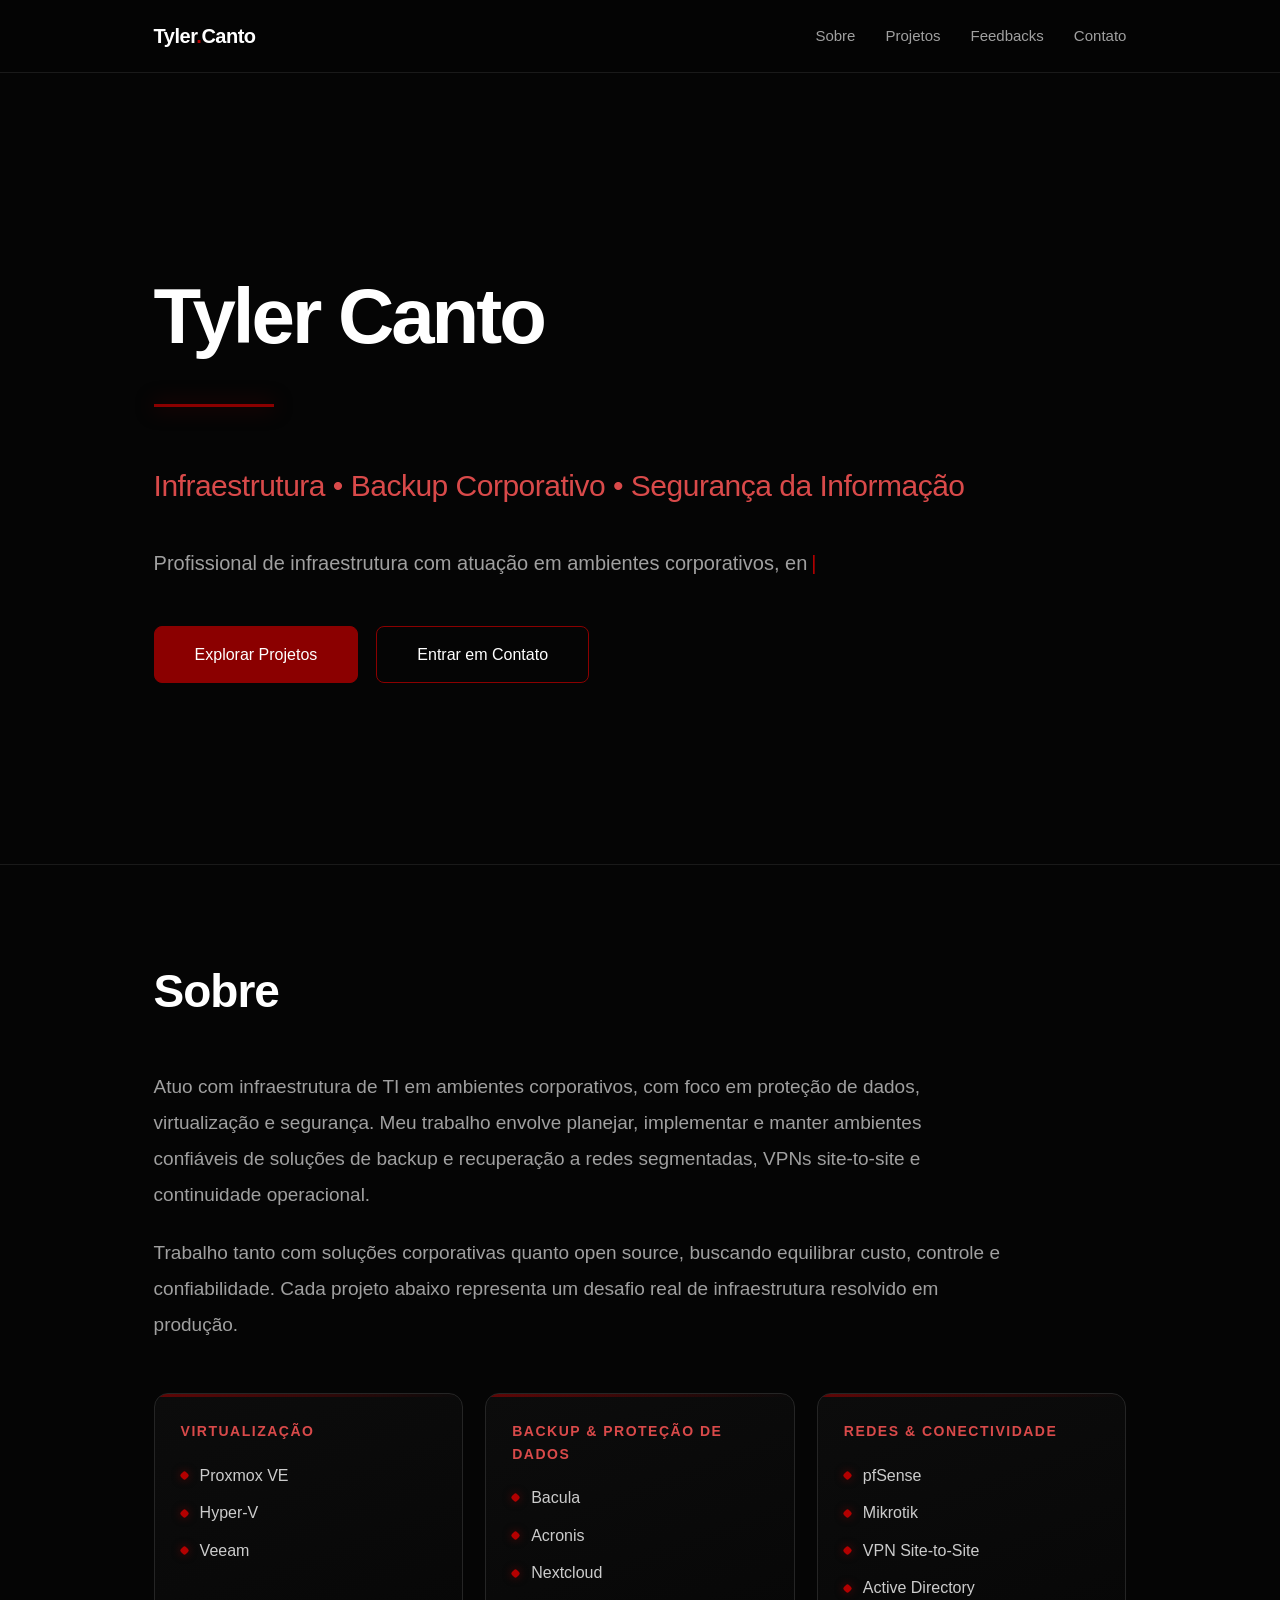
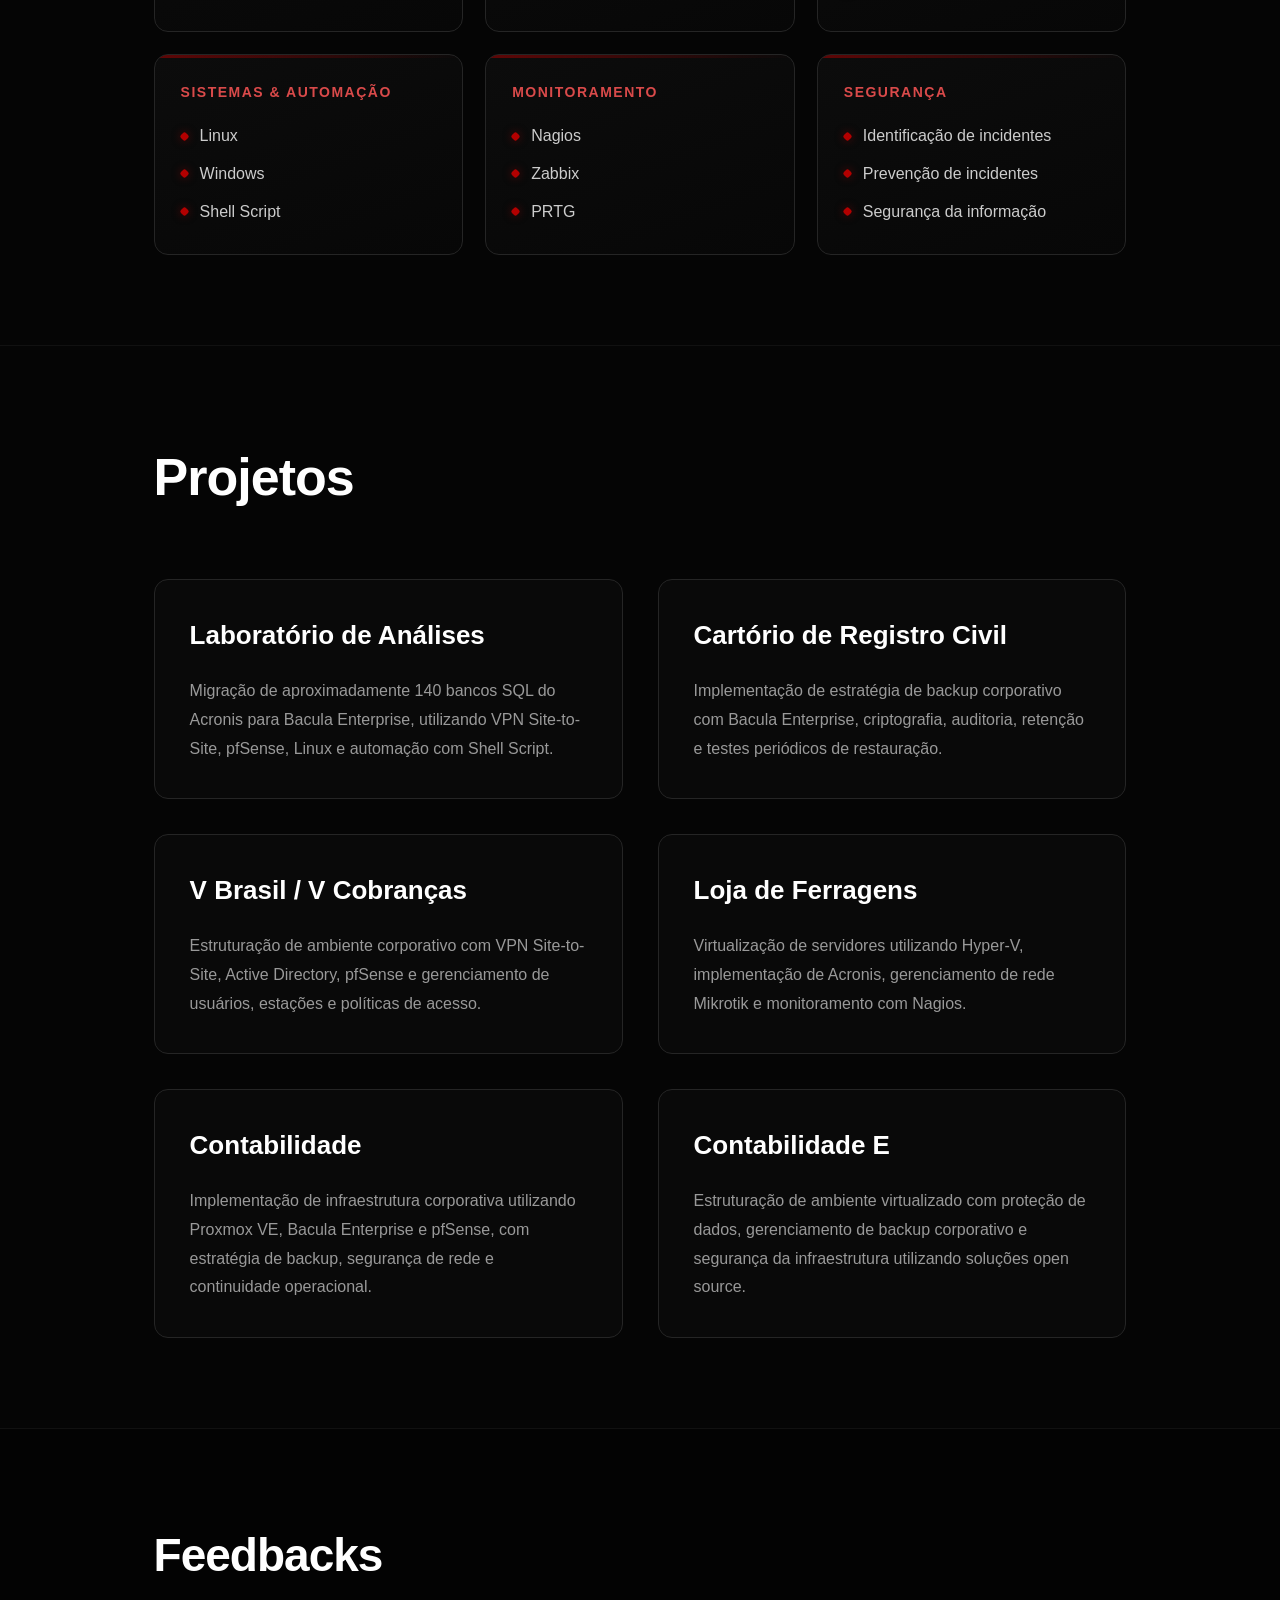
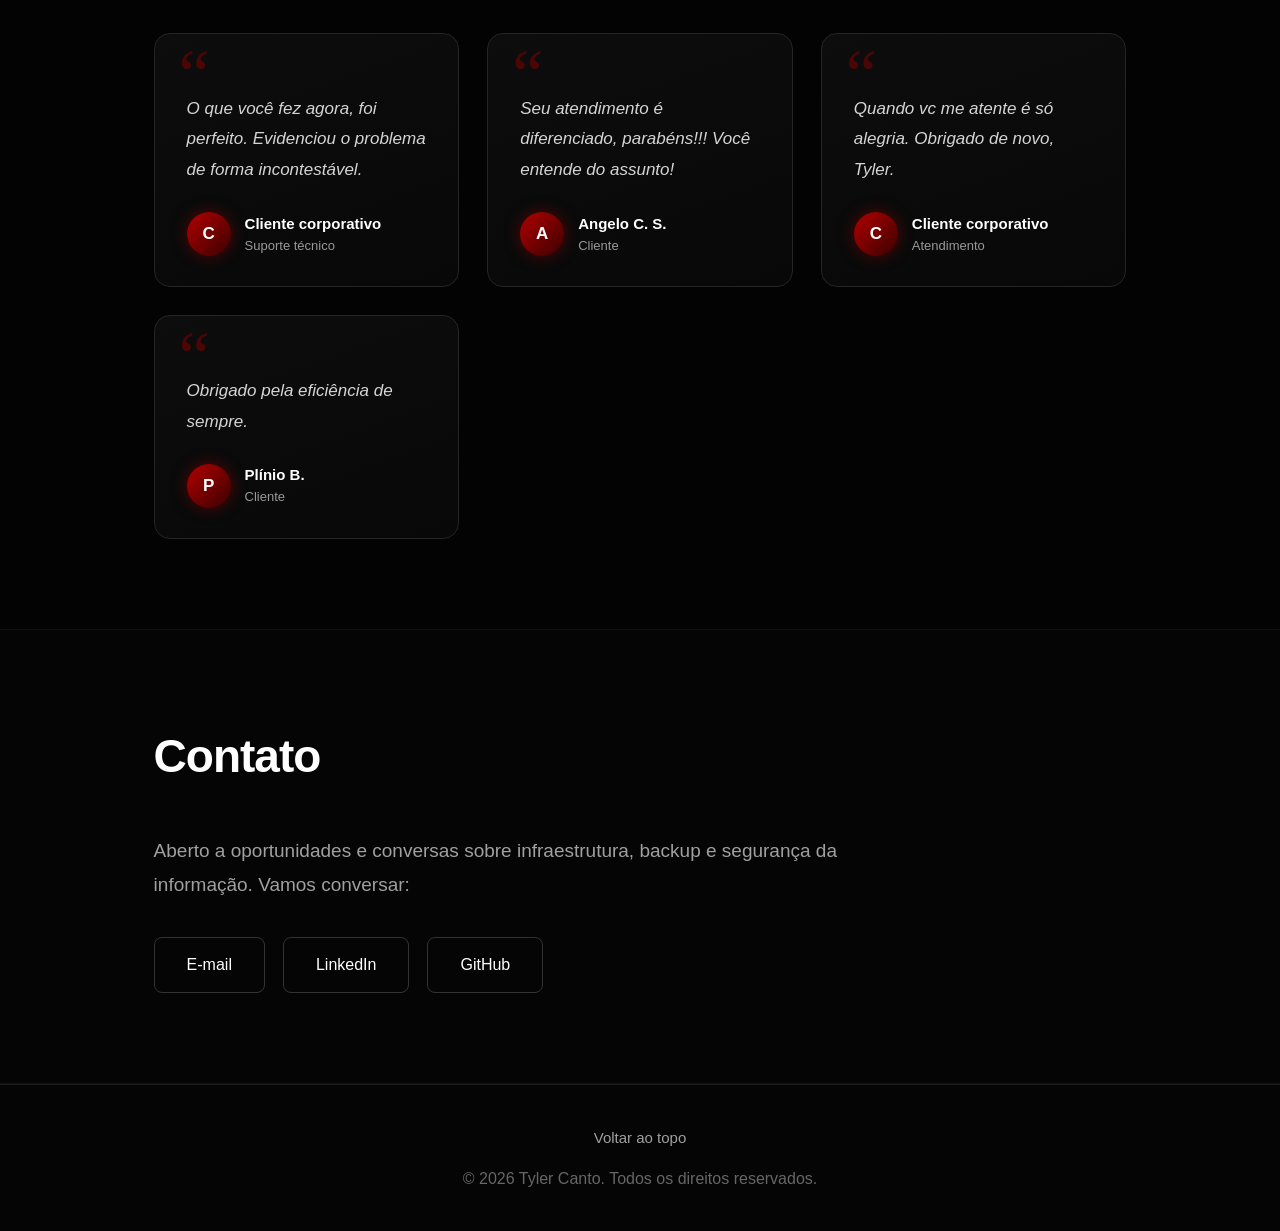
==== index.html @ 6e0c46fb "content: adiciona secao de feedbacks de clientes (identidade preservada)" ====
<!DOCTYPE html>
<html lang="pt-BR">
<head>
    <meta charset="UTF-8">
    <meta name="viewport" content="width=device-width, initial-scale=1.0">

    <title>Tyler Canto | Infraestrutura e Backup</title>
    <meta name="description" content="Portfólio de Tyler Canto — profissional de infraestrutura corporativa, especializado em virtualização, backup, redes, Linux e segurança da informação.">

    <!-- Open Graph / compartilhamento em redes sociais -->
    <meta property="og:type" content="website">
    <meta property="og:title" content="Tyler Canto | Infraestrutura e Backup">
    <meta property="og:description" content="Projetos de infraestrutura corporativa: virtualização, backup, redes e segurança da informação.">
    <meta property="og:locale" content="pt_BR">

    <link rel="icon" href="favicon.ico">
    <link rel="stylesheet" href="style.css">
</head>

<body>

    <!-- NAVBAR -->
    <nav class="navbar">
        <a href="#topo" class="logo">Tyler<span>.</span>Canto</a>
        <ul class="nav-links">
            <li><a href="#sobre">Sobre</a></li>
            <li><a href="#projetos">Projetos</a></li>
            <li><a href="#feedbacks">Feedbacks</a></li>
            <li><a href="#contato">Contato</a></li>
        </ul>
    </nav>

    <!-- HERO -->
    <header class="hero" id="topo">
        <h1>Tyler Canto</h1>

        <p class="subtitulo">
            Infraestrutura • Backup Corporativo • Segurança da Informação
        </p>

        <p class="intro" data-texto="Profissional de infraestrutura com atuação em ambientes corporativos, envolvendo virtualização, soluções de backup, redes, Linux e segurança de dados.">
            Profissional de infraestrutura com atuação em ambientes
            corporativos, envolvendo virtualização, soluções de backup,
            redes, Linux e segurança de dados.
        </p>

        <div class="btn-group">
            <a href="#projetos" class="btn btn-primary">Explorar Projetos</a>
            <a href="#contato" class="btn">Entrar em Contato</a>
        </div>
    </header>

    <main>

        <!-- SOBRE -->
        <section id="sobre" class="secao sobre">
            <h2>Sobre</h2>
            <p>
                Atuo com infraestrutura de TI em ambientes corporativos, com foco
                em proteção de dados, virtualização e segurança. Meu trabalho
                envolve planejar, implementar e manter ambientes confiáveis
                de soluções de backup e recuperação a redes segmentadas, VPNs
                site-to-site e continuidade operacional.
            </p>
            <p>
                Trabalho tanto com soluções corporativas quanto open source,
                buscando equilibrar custo, controle e confiabilidade. Cada
                projeto abaixo representa um desafio real de infraestrutura
                resolvido em produção.
            </p>

            <div class="skills">

                <div class="skill-group">
                    <h3>Virtualização</h3>
                    <ul>
                        <li>Proxmox VE</li>
                        <li>Hyper-V</li>
                        <li>Veeam</li>
                    </ul>
                </div>

                <div class="skill-group">
                    <h3>Backup &amp; Proteção de Dados</h3>
                    <ul>
                        <li>Bacula</li>
                        <li>Acronis</li>
                        <li>Nextcloud</li>
                    </ul>
                </div>

                <div class="skill-group">
                    <h3>Redes &amp; Conectividade</h3>
                    <ul>
                        <li>pfSense</li>
                        <li>Mikrotik</li>
                        <li>VPN Site-to-Site</li>
                        <li>Active Directory</li>
                    </ul>
                </div>

                <div class="skill-group">
                    <h3>Sistemas &amp; Automação</h3>
                    <ul>
                        <li>Linux</li>
                        <li>Windows</li>
                        <li>Shell Script</li>
                    </ul>
                </div>

                <div class="skill-group">
                    <h3>Monitoramento</h3>
                    <ul>
                        <li>Nagios</li>
                        <li>Zabbix</li>
                        <li>PRTG</li>
                    </ul>
                </div>

                <div class="skill-group">
                    <h3>Segurança</h3>
                    <ul>
                        <li>Identificação de incidentes</li>
                        <li>Prevenção de incidentes</li>
                        <li>Segurança da informação</li>
                    </ul>
                </div>

            </div>
        </section>

        <!-- PROJETOS -->
        <section id="projetos" class="projetos">
            <h2>Projetos</h2>

            <div class="cards">

                <a href="laboratorio-c.html" class="card" aria-label="Ver detalhes do projeto: Laboratório de Análises">
                    <h3>Laboratório de Análises</h3>
                    <p>
                        Migração de aproximadamente 140 bancos SQL do Acronis
                        para Bacula Enterprise, utilizando VPN Site-to-Site,
                        pfSense, Linux e automação com Shell Script.
                    </p>
                </a>

                <a href="cartorio-p.html" class="card" aria-label="Ver detalhes do projeto: Cartório de Registro Civil">
                    <h3>Cartório de Registro Civil</h3>
                    <p>
                        Implementação de estratégia de backup corporativo com
                        Bacula Enterprise, criptografia, auditoria, retenção
                        e testes periódicos de restauração.
                    </p>
                </a>

                <a href="vbrasil.html" class="card" aria-label="Ver detalhes do projeto: V Brasil / V Cobranças">
                    <h3>V Brasil / V Cobranças</h3>
                    <p>
                        Estruturação de ambiente corporativo com VPN Site-to-Site,
                        Active Directory, pfSense e gerenciamento de usuários,
                        estações e políticas de acesso.
                    </p>
                </a>

                <a href="universo-p.html" class="card" aria-label="Ver detalhes do projeto: Loja de Ferragens">
                    <h3>Loja de Ferragens</h3>
                    <p>
                        Virtualização de servidores utilizando Hyper-V,
                        implementação de Acronis, gerenciamento de rede Mikrotik
                        e monitoramento com Nagios.
                    </p>
                </a>

                <a href="contabilidade-a.html" class="card" aria-label="Ver detalhes do projeto: Contabilidade">
                    <h3>Contabilidade</h3>
                    <p>
                        Implementação de infraestrutura corporativa utilizando
                        Proxmox VE, Bacula Enterprise e pfSense, com estratégia
                        de backup, segurança de rede e continuidade operacional.
                    </p>
                </a>

                <a href="contabilidade-e.html" class="card" aria-label="Ver detalhes do projeto: Contabilidade E">
                    <h3>Contabilidade E</h3>
                    <p>
                        Estruturação de ambiente virtualizado com proteção de
                        dados, gerenciamento de backup corporativo e segurança
                        da infraestrutura utilizando soluções open source.
                    </p>
                </a>

            </div>
        </section>

        <!-- FEEDBACKS -->
        <section id="feedbacks" class="secao feedbacks">
            <h2>Feedbacks</h2>

            <div class="depoimentos">

                <div class="depoimento">
                    <p>O que você fez agora, foi perfeito. Evidenciou o problema de forma incontestável.</p>
                    <div class="autor">
                        <div class="avatar">C</div>
                        <div>
                            <div class="autor-nome">Cliente corporativo</div>
                            <div class="autor-desc">Suporte técnico</div>
                        </div>
                    </div>
                </div>

                <div class="depoimento">
                    <p>Seu atendimento é diferenciado, parabéns!!! Você entende do assunto!</p>
                    <div class="autor">
                        <div class="avatar">A</div>
                        <div>
                            <div class="autor-nome">Angelo C. S.</div>
                            <div class="autor-desc">Cliente</div>
                        </div>
                    </div>
                </div>

                <div class="depoimento">
                    <p>Quando vc me atente é só alegria. Obrigado de novo, Tyler.</p>
                    <div class="autor">
                        <div class="avatar">C</div>
                        <div>
                            <div class="autor-nome">Cliente corporativo</div>
                            <div class="autor-desc">Atendimento</div>
                        </div>
                    </div>
                </div>

                <div class="depoimento">
                    <p>Obrigado pela eficiência de sempre.</p>
                    <div class="autor">
                        <div class="avatar">P</div>
                        <div>
                            <div class="autor-nome">Plínio B.</div>
                            <div class="autor-desc">Cliente</div>
                        </div>
                    </div>
                </div>

            </div>
        </section>

        <!-- CONTATO -->
        <section id="contato" class="secao contato">
            <h2>Contato</h2>
            <p>
                Aberto a oportunidades e conversas sobre infraestrutura,
                backup e segurança da informação. Vamos conversar:
            </p>

            <div class="contato-links">
                <a href="mailto:tylercanto23@gmail.com">E-mail</a>
                <a href="https://www.linkedin.com/in/tyler-canto/" target="_blank" rel="noopener">LinkedIn</a>
                <a href="https://github.com/tylercanto" target="_blank" rel="noopener">GitHub</a>
            </div>
        </section>

    </main>

    <footer>
        <a href="#topo" class="voltar-topo">Voltar ao topo</a>
        <p>&copy; <span id="ano">2026</span> Tyler Canto. Todos os direitos reservados.</p>
    </footer>

    <script src="script.js" defer></script>
</body>
</html>
---- style.css ----
/* ==========================
   RESET / VARIAVEIS
========================== */

:root {
    --bg: #050505;
    --bg-card: #0a0a0a;
    --border: #252525;
    --text: #e5e5e5;
    --text-muted: #a0a0a0;
    --text-dim: #999;
    --accent: #8b0000;
    --accent-strong: #b30000;
    --accent-glow: rgba(139, 0, 0, 0.6);
    --max-width: 1200px;
}

* {
    margin: 0;
    padding: 0;
    box-sizing: border-box;
}

html {
    scroll-behavior: smooth;
}

body {
    background: var(--bg);
    color: var(--text);
    font-family: "Segoe UI", Arial, Helvetica, sans-serif;
    line-height: 1.6;
}

a {
    color: inherit;
}

/* ==========================
   NAVBAR
========================== */

.navbar {
    position: sticky;
    top: 0;
    z-index: 100;
    display: flex;
    justify-content: space-between;
    align-items: center;
    padding: 20px 12%;
    background: rgba(5, 5, 5, 0.85);
    backdrop-filter: blur(10px);
    border-bottom: 1px solid #1a1a1a;
}

.navbar .logo {
    font-size: 20px;
    font-weight: 700;
    color: #fff;
    text-decoration: none;
    letter-spacing: -0.5px;
}

.navbar .logo span {
    color: var(--accent-strong);
}

.nav-links {
    display: flex;
    gap: 30px;
    list-style: none;
}

.nav-links a {
    text-decoration: none;
    color: var(--text-muted);
    font-size: 15px;
    transition: 0.3s;
}

.nav-links a:hover {
    color: #fff;
}

/* ==========================
   HERO
========================== */

.hero {
    min-height: 88vh;
    display: flex;
    flex-direction: column;
    justify-content: center;
    align-items: flex-start;
    padding: 80px 12%;
    border-bottom: 1px solid #1a1a1a;
}

.hero h1 {
    font-size: 78px;
    font-weight: 700;
    letter-spacing: -3px;
    color: #fff;
    margin-bottom: 20px;
}

.hero h1::after {
    content: "";
    display: block;
    width: 120px;
    height: 3px;
    background: var(--accent);
    margin-top: 25px;
    box-shadow: 0 0 20px var(--accent-glow);
}

.hero .subtitulo {
    margin-top: 35px;
    max-width: 900px;
    font-size: 30px;
    font-weight: 400;
    color: #d94a4a;
    letter-spacing: -0.5px;
}

.hero p.intro {
    margin-top: 35px;
    max-width: 850px;
    font-size: 20px;
    line-height: 1.8;
    color: var(--text-muted);
    min-height: 1.8em;
}

.typing::after {
    content: "|";
    margin-left: 4px;
    color: var(--accent-strong);
    animation: cursor 1s infinite;
}

@keyframes cursor {
    50% { opacity: 0; }
}

/* ==========================
   BOTOES
========================== */

.btn-group {
    display: flex;
    flex-wrap: wrap;
    gap: 18px;
    margin-top: 45px;
}

.btn {
    padding: 15px 40px;
    border: 1px solid var(--accent);
    border-radius: 8px;
    color: #fff;
    text-decoration: none;
    transition: 0.3s;
    display: inline-block;
}

.btn:hover {
    background: var(--accent);
    box-shadow: 0 0 30px var(--accent-glow);
}

.btn-primary {
    background: var(--accent);
}

.btn-primary:hover {
    background: var(--accent-strong);
}

/* ==========================
   SECOES GENERICAS
========================== */

.secao {
    padding: 90px 12%;
    border-bottom: 1px solid #111;
}

.secao > h2 {
    font-size: 46px;
    color: #fff;
    margin-bottom: 40px;
    letter-spacing: -1px;
}

.sobre p {
    max-width: 850px;
    font-size: 19px;
    line-height: 1.9;
    color: var(--text-muted);
    margin-bottom: 22px;
}

/* ==========================
   SKILLS (competencias)
========================== */

.skills {
    margin-top: 50px;
    display: grid;
    grid-template-columns: repeat(auto-fit, minmax(260px, 1fr));
    gap: 22px;
}

.skill-group {
    background: linear-gradient(160deg, #0c0c0c 0%, #070707 100%);
    border: 1px solid var(--border);
    border-radius: 14px;
    padding: 26px 26px 30px;
    transition: 0.35s;
    position: relative;
    overflow: hidden;
}

.skill-group::before {
    content: "";
    position: absolute;
    top: 0;
    left: 0;
    width: 100%;
    height: 3px;
    background: linear-gradient(90deg, var(--accent-strong), transparent);
    opacity: 0.5;
    transition: 0.35s;
}

.skill-group:hover {
    transform: translateY(-6px);
    border-color: var(--accent);
    box-shadow: 0 15px 35px rgba(0, 0, 0, 0.7);
}

.skill-group:hover::before {
    opacity: 1;
    box-shadow: 0 0 18px var(--accent-glow);
}

.skill-group h3 {
    font-size: 14px;
    text-transform: uppercase;
    letter-spacing: 1.5px;
    color: #d94a4a;
    margin-bottom: 20px;
    font-weight: 600;
}

.skill-group ul {
    list-style: none;
    display: flex;
    flex-direction: column;
    gap: 12px;
}

.skill-group li {
    display: flex;
    align-items: center;
    gap: 12px;
    color: #ccc;
    font-size: 16px;
    transition: 0.25s;
}

.skill-group li::before {
    content: "";
    width: 7px;
    height: 7px;
    border-radius: 2px;
    background: var(--accent-strong);
    box-shadow: 0 0 8px var(--accent-glow);
    transform: rotate(45deg);
    flex-shrink: 0;
    transition: 0.25s;
}

.skill-group li:hover {
    color: #fff;
    transform: translateX(4px);
}

.skill-group li:hover::before {
    background: #ff4d4d;
    box-shadow: 0 0 14px rgba(255, 77, 77, 0.8);
}

/* ==========================
   FEEDBACKS / DEPOIMENTOS
========================== */

.feedbacks {
    background: #030303;
}

.depoimentos {
    margin-top: 20px;
    display: grid;
    grid-template-columns: repeat(auto-fit, minmax(300px, 1fr));
    gap: 28px;
}

.depoimento {
    background: linear-gradient(160deg, #0d0d0d 0%, #080808 100%);
    border: 1px solid var(--border);
    border-radius: 16px;
    padding: 34px 32px 30px;
    position: relative;
    transition: 0.35s;
    display: flex;
    flex-direction: column;
}

.depoimento::before {
    content: "\201C";
    position: absolute;
    top: 6px;
    left: 24px;
    font-size: 70px;
    line-height: 1;
    color: var(--accent);
    opacity: 0.5;
    font-family: Georgia, "Times New Roman", serif;
}

.depoimento:hover {
    transform: translateY(-8px);
    border-color: var(--accent);
    box-shadow: 0 15px 35px rgba(0, 0, 0, 0.7);
}

.depoimento p {
    position: relative;
    z-index: 1;
    margin-top: 26px;
    color: #d5d5d5;
    font-size: 17px;
    line-height: 1.8;
    font-style: italic;
    flex-grow: 1;
}

.depoimento .autor {
    display: flex;
    align-items: center;
    gap: 14px;
    margin-top: 26px;
}

.depoimento .avatar {
    width: 44px;
    height: 44px;
    border-radius: 50%;
    background: linear-gradient(135deg, var(--accent-strong), #3a0000);
    display: flex;
    align-items: center;
    justify-content: center;
    color: #fff;
    font-weight: 700;
    font-size: 17px;
    flex-shrink: 0;
    box-shadow: 0 0 15px var(--accent-glow);
}

.depoimento .autor-nome {
    color: #fff;
    font-weight: 600;
    font-size: 15px;
}

.depoimento .autor-desc {
    color: var(--text-dim);
    font-size: 13px;
}

/* ==========================
   PROJETOS
========================== */

.projetos {
    padding: 90px 12%;
    border-bottom: 1px solid #111;
}

.projetos > h2 {
    font-size: 52px;
    color: #fff;
    margin-bottom: 60px;
    letter-spacing: -1px;
}

.cards {
    display: grid;
    grid-template-columns: repeat(auto-fit, minmax(320px, 1fr));
    gap: 35px;
}

/* ==========================
   CARDS
========================== */

.card {
    background: #090909;
    border: 1px solid var(--border);
    border-radius: 14px;
    padding: 35px;
    text-decoration: none;
    color: #fff;
    transition: 0.4s;
    position: relative;
    overflow: hidden;
}

.card::before {
    content: "";
    position: absolute;
    left: 0;
    top: 0;
    width: 3px;
    height: 0%;
    background: var(--accent);
    transition: 0.4s;
}

.card:hover::before {
    height: 100%;
}

.card:hover {
    transform: translateY(-10px);
    border-color: var(--accent);
    box-shadow: 0 15px 35px rgba(0, 0, 0, 0.8);
}

.card h3 {
    font-size: 26px;
    color: #fff;
    margin-bottom: 20px;
}

.card p {
    color: var(--text-dim);
    line-height: 1.8;
}

/* ==========================
   CONTATO
========================== */

.contato p {
    max-width: 700px;
    font-size: 19px;
    color: var(--text-muted);
    margin-bottom: 35px;
    line-height: 1.8;
}

.contato-links {
    display: flex;
    flex-wrap: wrap;
    gap: 18px;
}

.contato-links a {
    padding: 14px 32px;
    border: 1px solid #333;
    border-radius: 8px;
    color: #fff;
    text-decoration: none;
    transition: 0.3s;
}

.contato-links a:hover {
    border-color: var(--accent);
    background: var(--accent);
    box-shadow: 0 0 25px var(--accent-glow);
}

/* ==========================
   DETALHES DO PROJETO
========================== */

.projeto-detalhes {
    max-width: var(--max-width);
    padding: 80px 12%;
}

.projeto-detalhes h2 {
    margin-top: 75px;
    margin-bottom: 25px;
    font-size: 36px;
    color: #fff;
    display: flex;
    align-items: center;
    gap: 15px;
}

.section-icon {
    color: var(--accent);
    font-size: 28px;
    display: inline-block;
    transition: 0.4s;
    text-shadow: 0 0 15px var(--accent-glow);
}

.projeto-detalhes h2:hover .section-icon {
    transform: rotate(45deg);
    color: var(--accent-strong);
}

.projeto-detalhes p {
    max-width: 1000px;
    color: #b0b0b0;
    font-size: 18px;
    line-height: 1.9;
    margin-bottom: 25px;
}

.projeto-detalhes ul {
    margin-left: 25px;
    color: var(--text-dim);
    line-height: 2;
}

.projeto-detalhes li {
    margin-bottom: 8px;
}

.projeto-detalhes strong {
    color: #fff;
}

/* ==========================
   TAGS
========================== */

.tags {
    display: flex;
    flex-wrap: wrap;
    gap: 15px;
    margin-top: 30px;
}

.tags span {
    background: var(--bg-card);
    border: 1px solid #333;
    padding: 10px 20px;
    border-radius: 30px;
    color: #ccc;
    transition: 0.3s;
}

.tags span:hover {
    border-color: var(--accent);
    color: #fff;
    box-shadow: 0 0 20px var(--accent-glow);
}

/* ==========================
   BOTAO VOLTAR
========================== */

.voltar {
    display: inline-block;
    margin-top: 60px;
    padding: 14px 35px;
    border: 1px solid var(--accent);
    border-radius: 8px;
    color: #fff;
    text-decoration: none;
    transition: 0.3s;
}

.voltar:hover {
    background: var(--accent);
    box-shadow: 0 0 25px var(--accent-glow);
}

/* ==========================
   RODAPE
========================== */

footer {
    padding: 40px 12%;
    text-align: center;
    color: #666;
    border-top: 1px solid #1a1a1a;
}

footer .voltar-topo {
    display: inline-block;
    margin-bottom: 16px;
    color: var(--text-muted);
    text-decoration: none;
    font-size: 15px;
    transition: 0.3s;
}

footer .voltar-topo:hover {
    color: #fff;
}

footer .footer-links {
    display: flex;
    justify-content: center;
    gap: 25px;
    margin-bottom: 18px;
    flex-wrap: wrap;
}

footer .footer-links a {
    color: var(--text-muted);
    text-decoration: none;
    transition: 0.3s;
}

footer .footer-links a:hover {
    color: #fff;
}

/* ==========================
   RESPONSIVO
========================== */

@media (max-width: 768px) {
    .navbar { padding: 16px 6%; }
    .nav-links { gap: 18px; }
    .nav-links a { font-size: 14px; }

    .hero { padding: 60px 8%; }
    .hero h1 { font-size: 45px; }
    .hero .subtitulo { font-size: 22px; }
    .hero p.intro { font-size: 17px; }

    .secao,
    .projetos { padding: 60px 8%; }
    .secao > h2 { font-size: 34px; }
    .projetos > h2 { font-size: 38px; }

    .projeto-detalhes { padding: 60px 8%; }
    .projeto-detalhes h2 { font-size: 28px; }
}
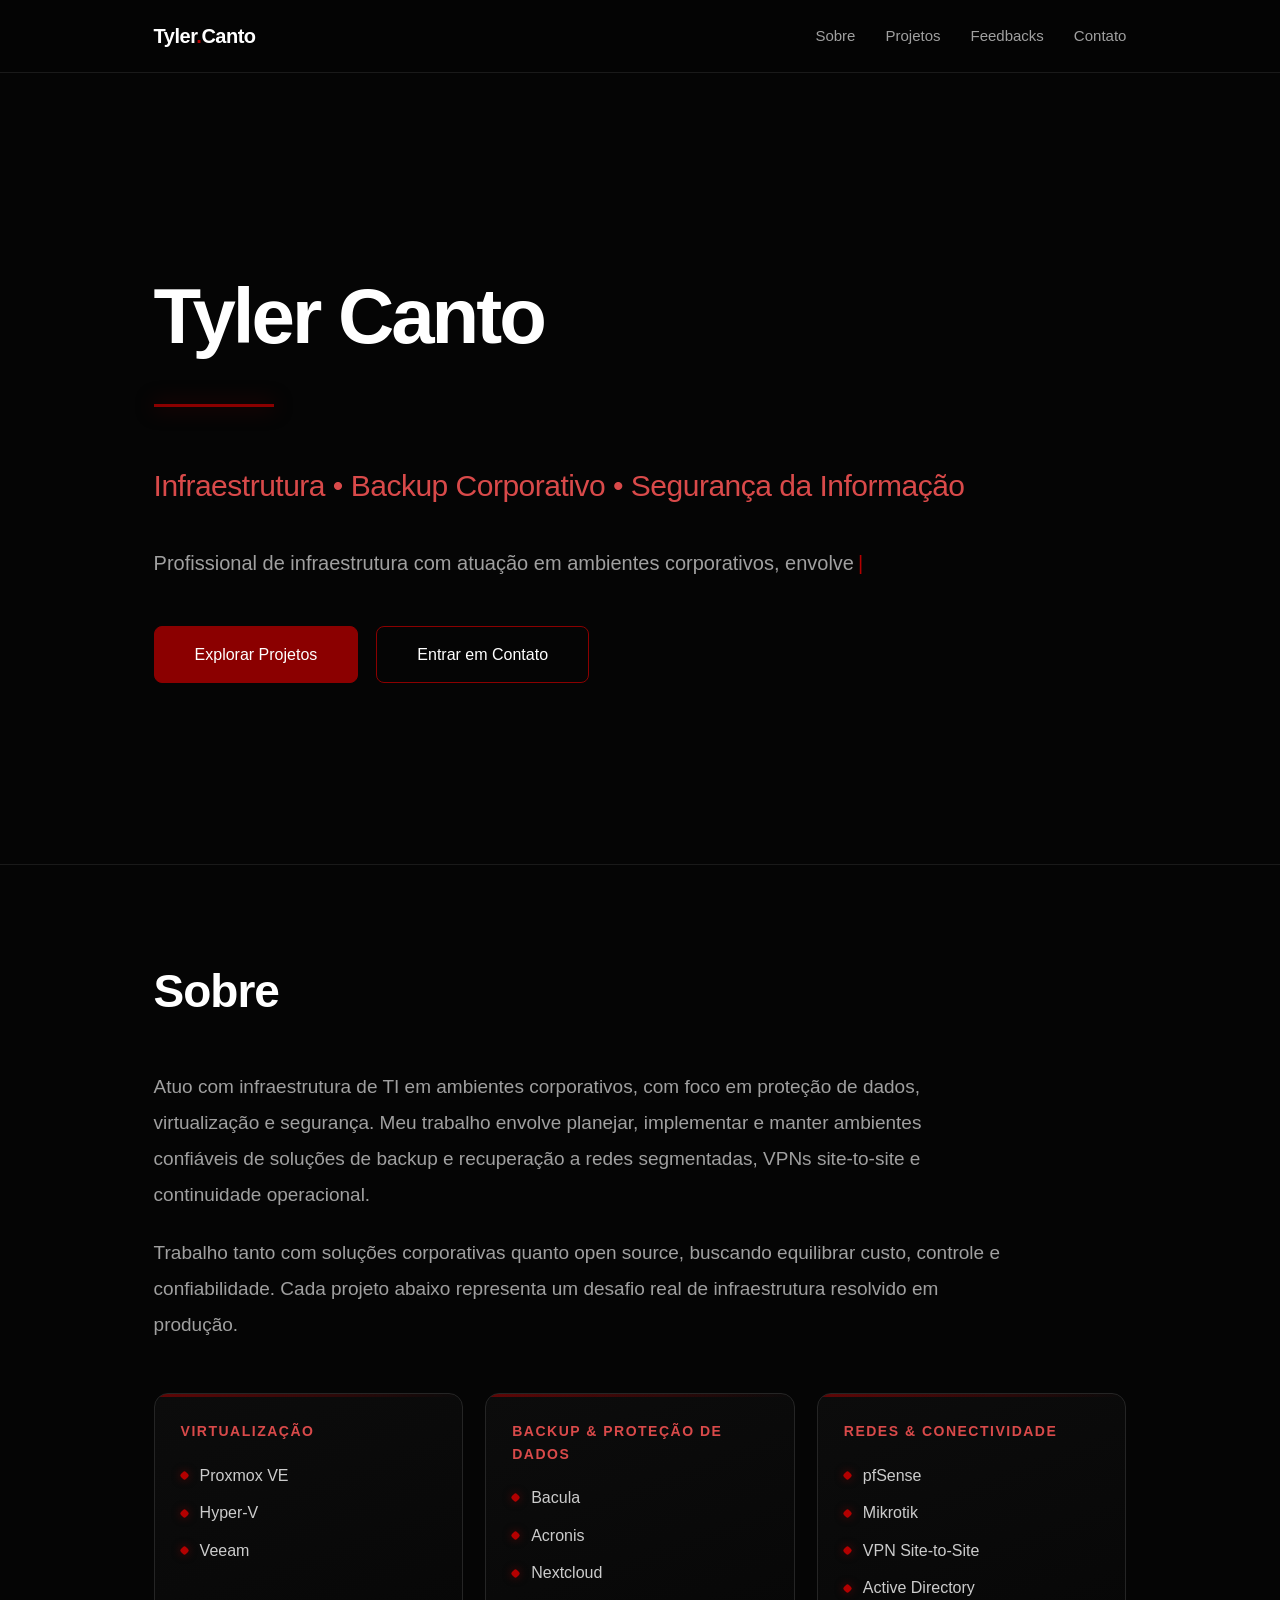
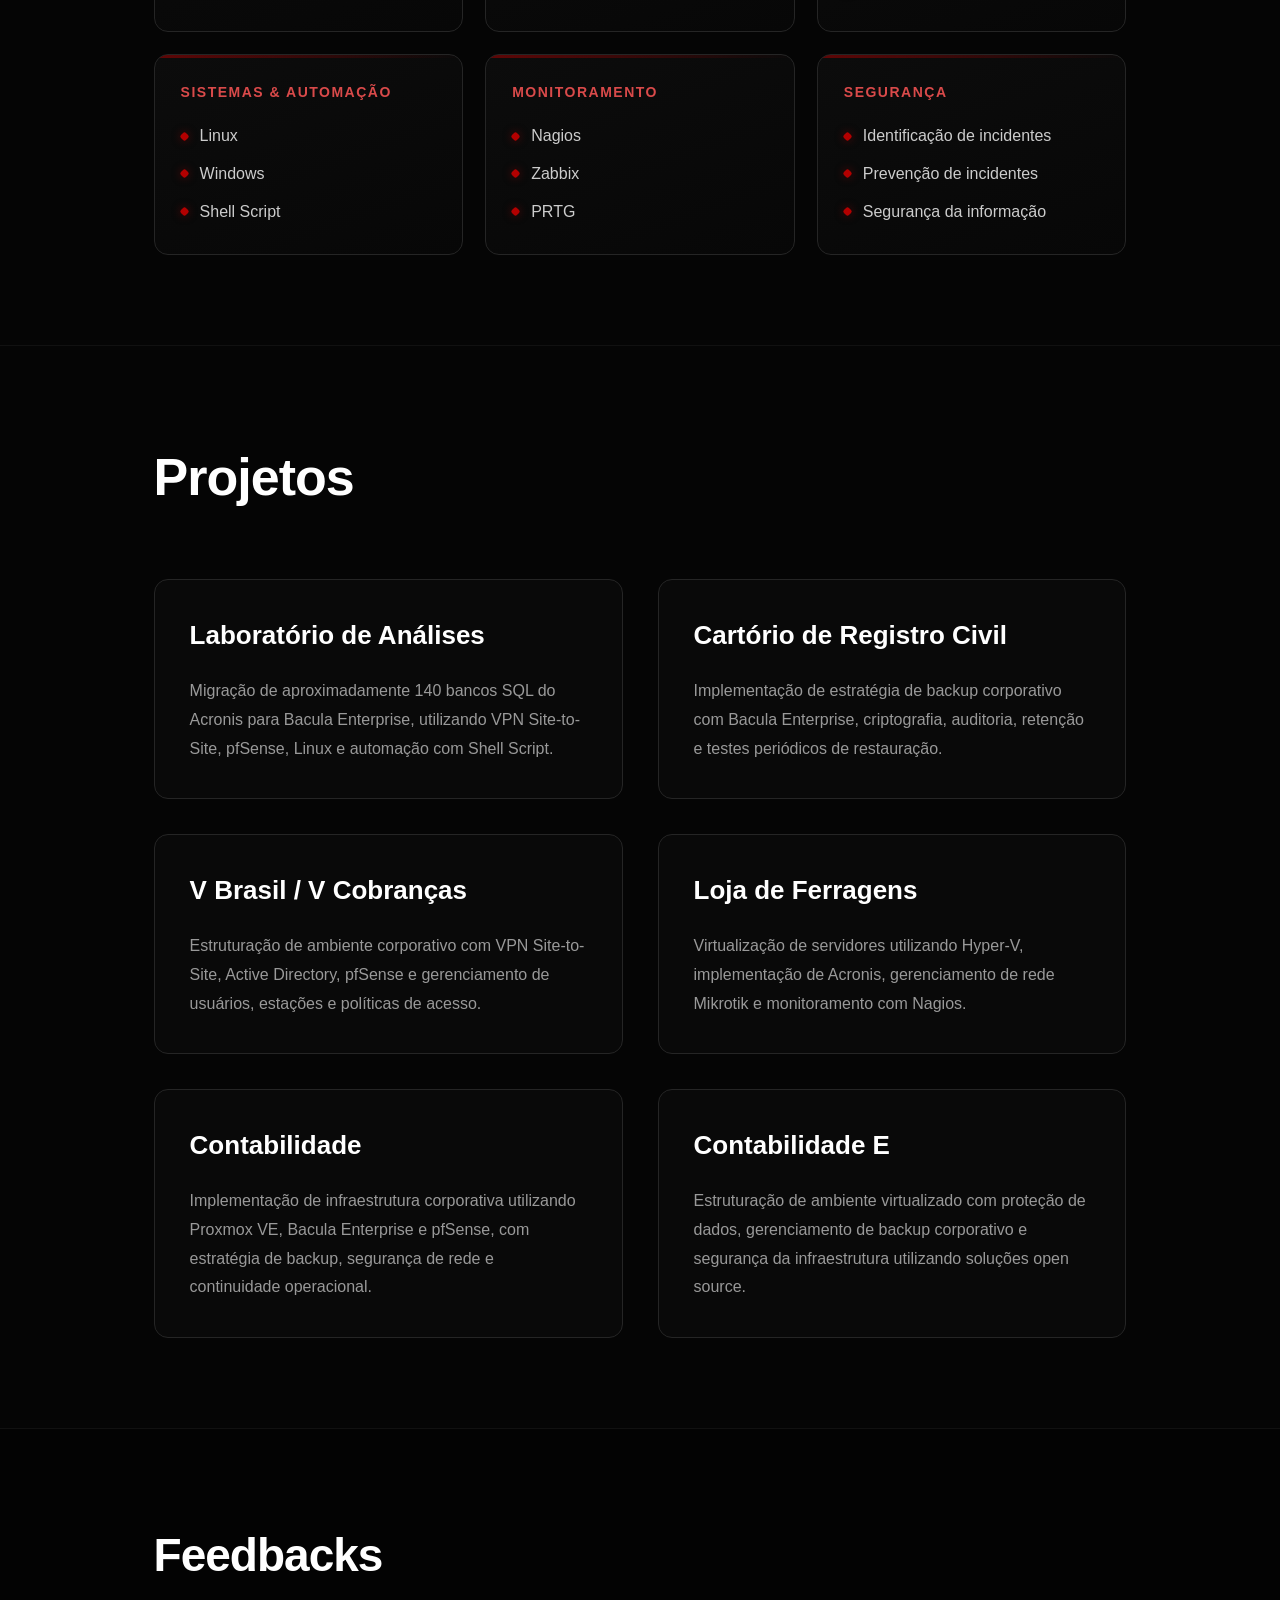
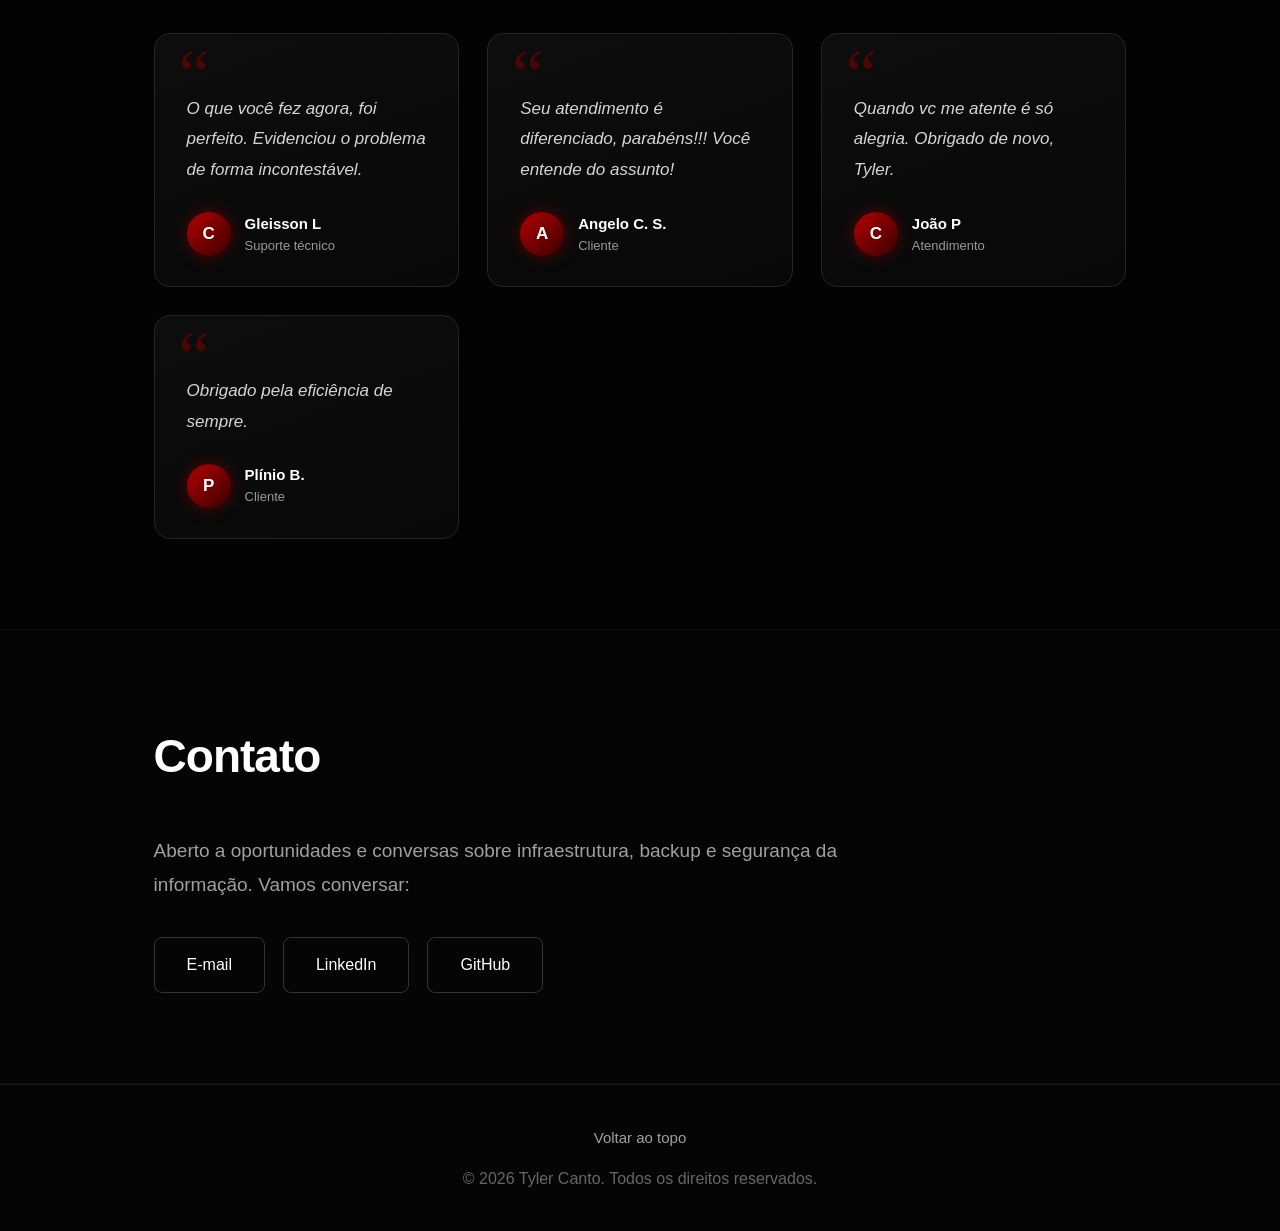
==== commit 25dc3174: "Update client names in testimonials sectionupdate2" ====
--- a/index.html
+++ b/index.html
@@ -203,7 +203,7 @@
                     <div class="autor">
                         <div class="avatar">C</div>
                         <div>
-                            <div class="autor-nome">Cliente corporativo</div>
+                            <div class="autor-nome">Gleisson L </div>
                             <div class="autor-desc">Suporte técnico</div>
                         </div>
                     </div>
@@ -225,7 +225,7 @@
                     <div class="autor">
                         <div class="avatar">C</div>
                         <div>
-                            <div class="autor-nome">Cliente corporativo</div>
+                            <div class="autor-nome">João P</div>
                             <div class="autor-desc">Atendimento</div>
                         </div>
                     </div>
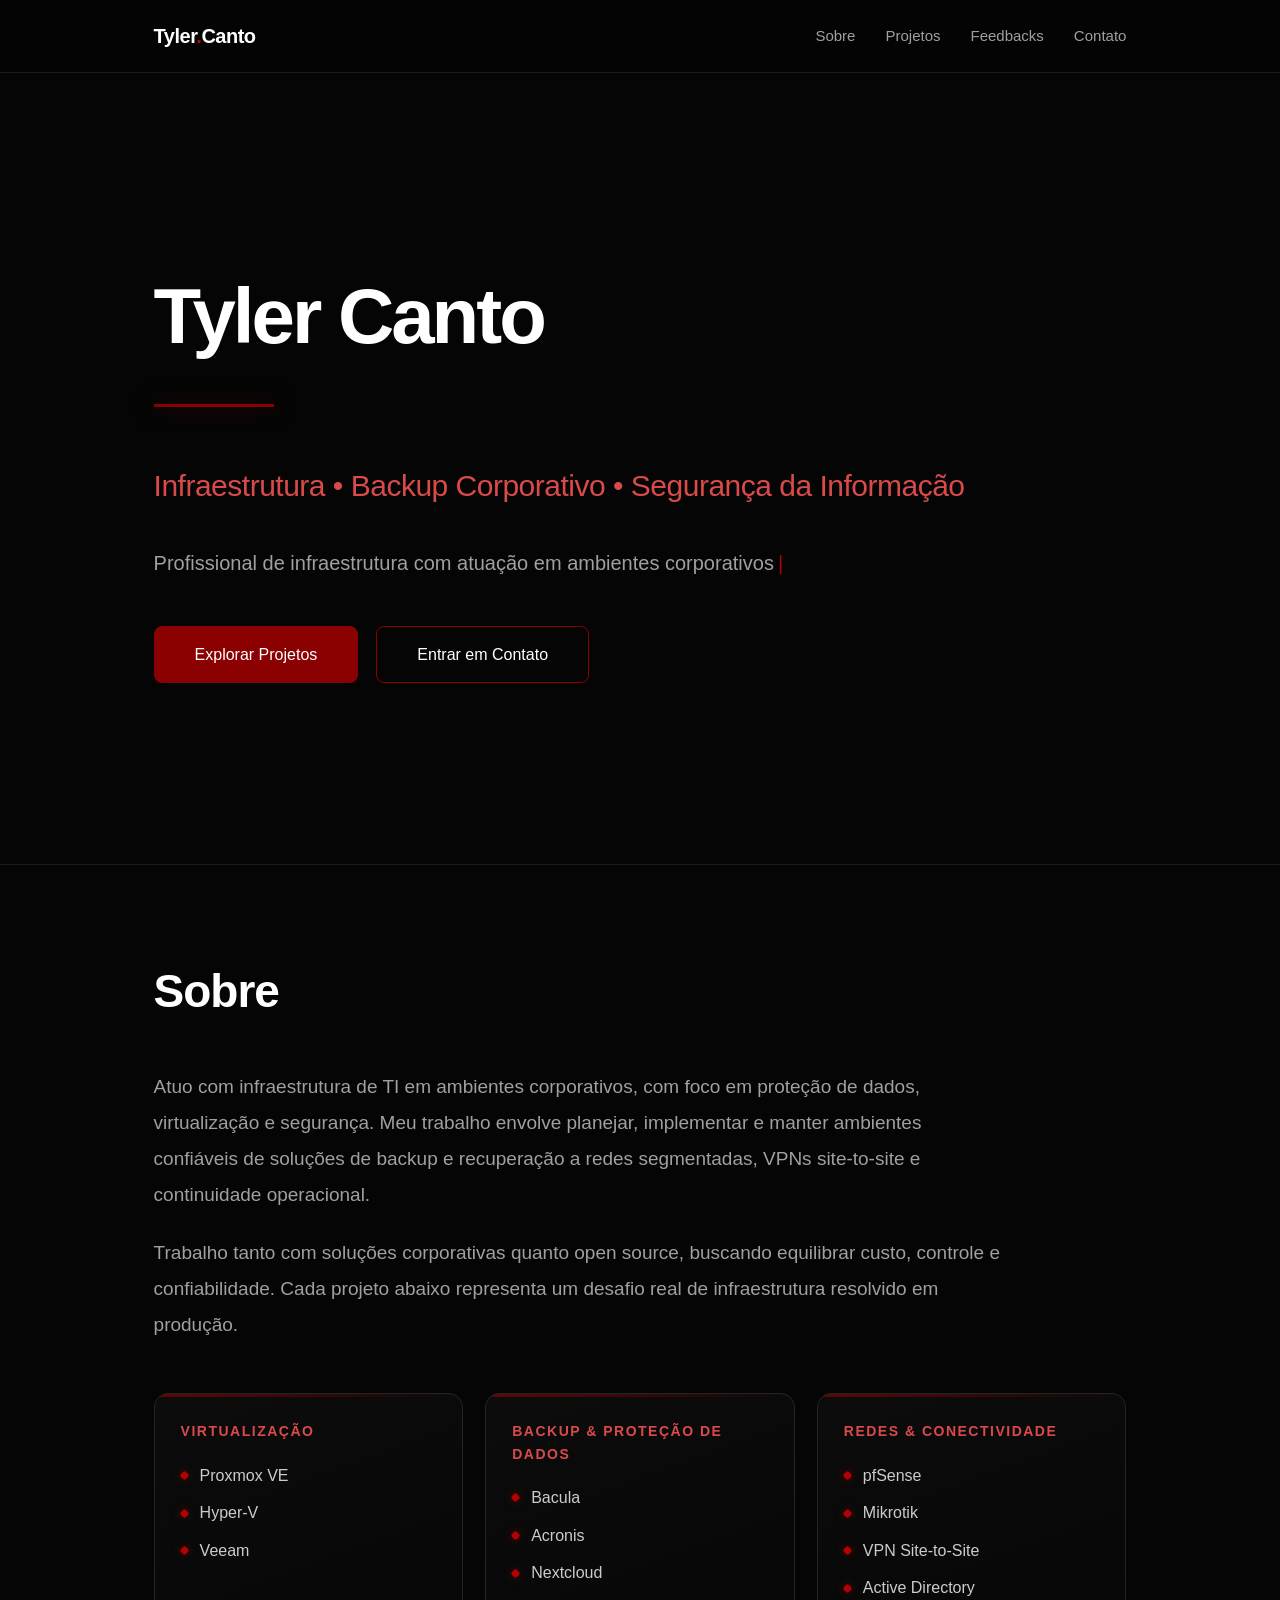
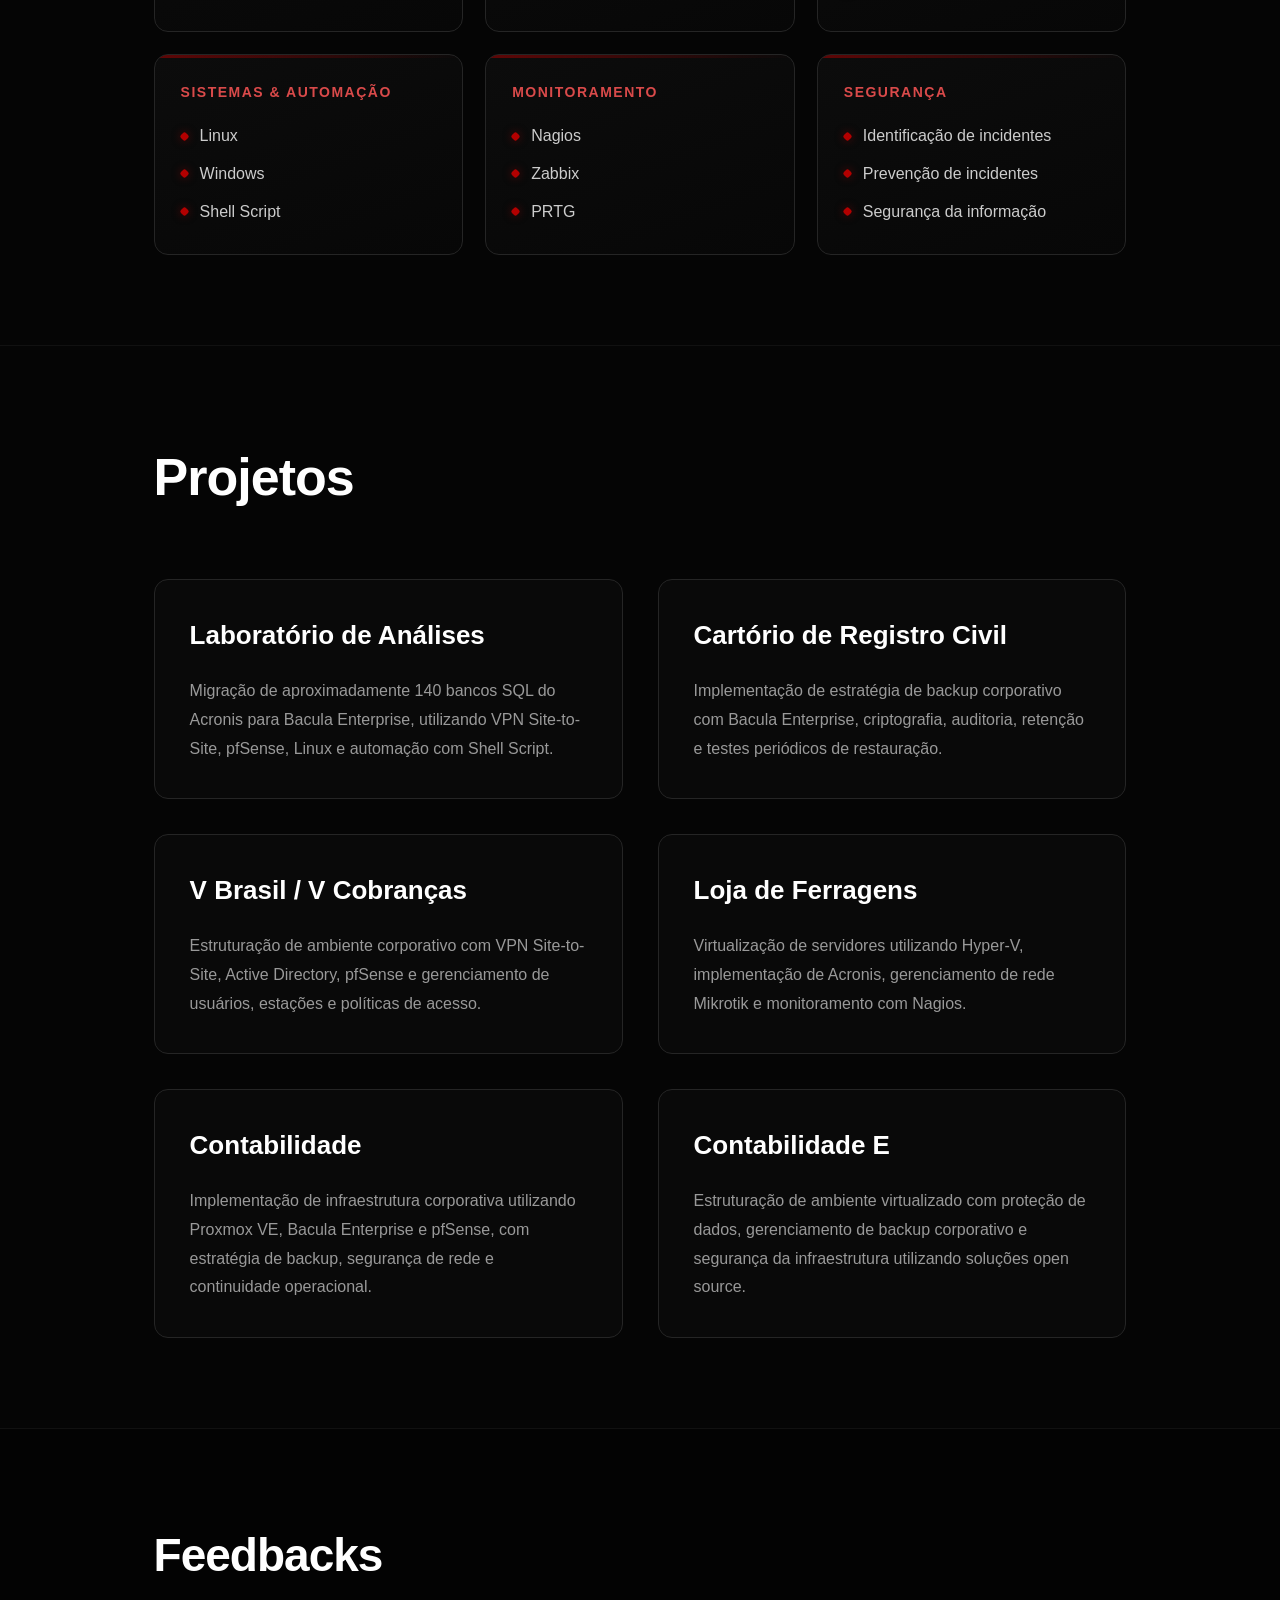
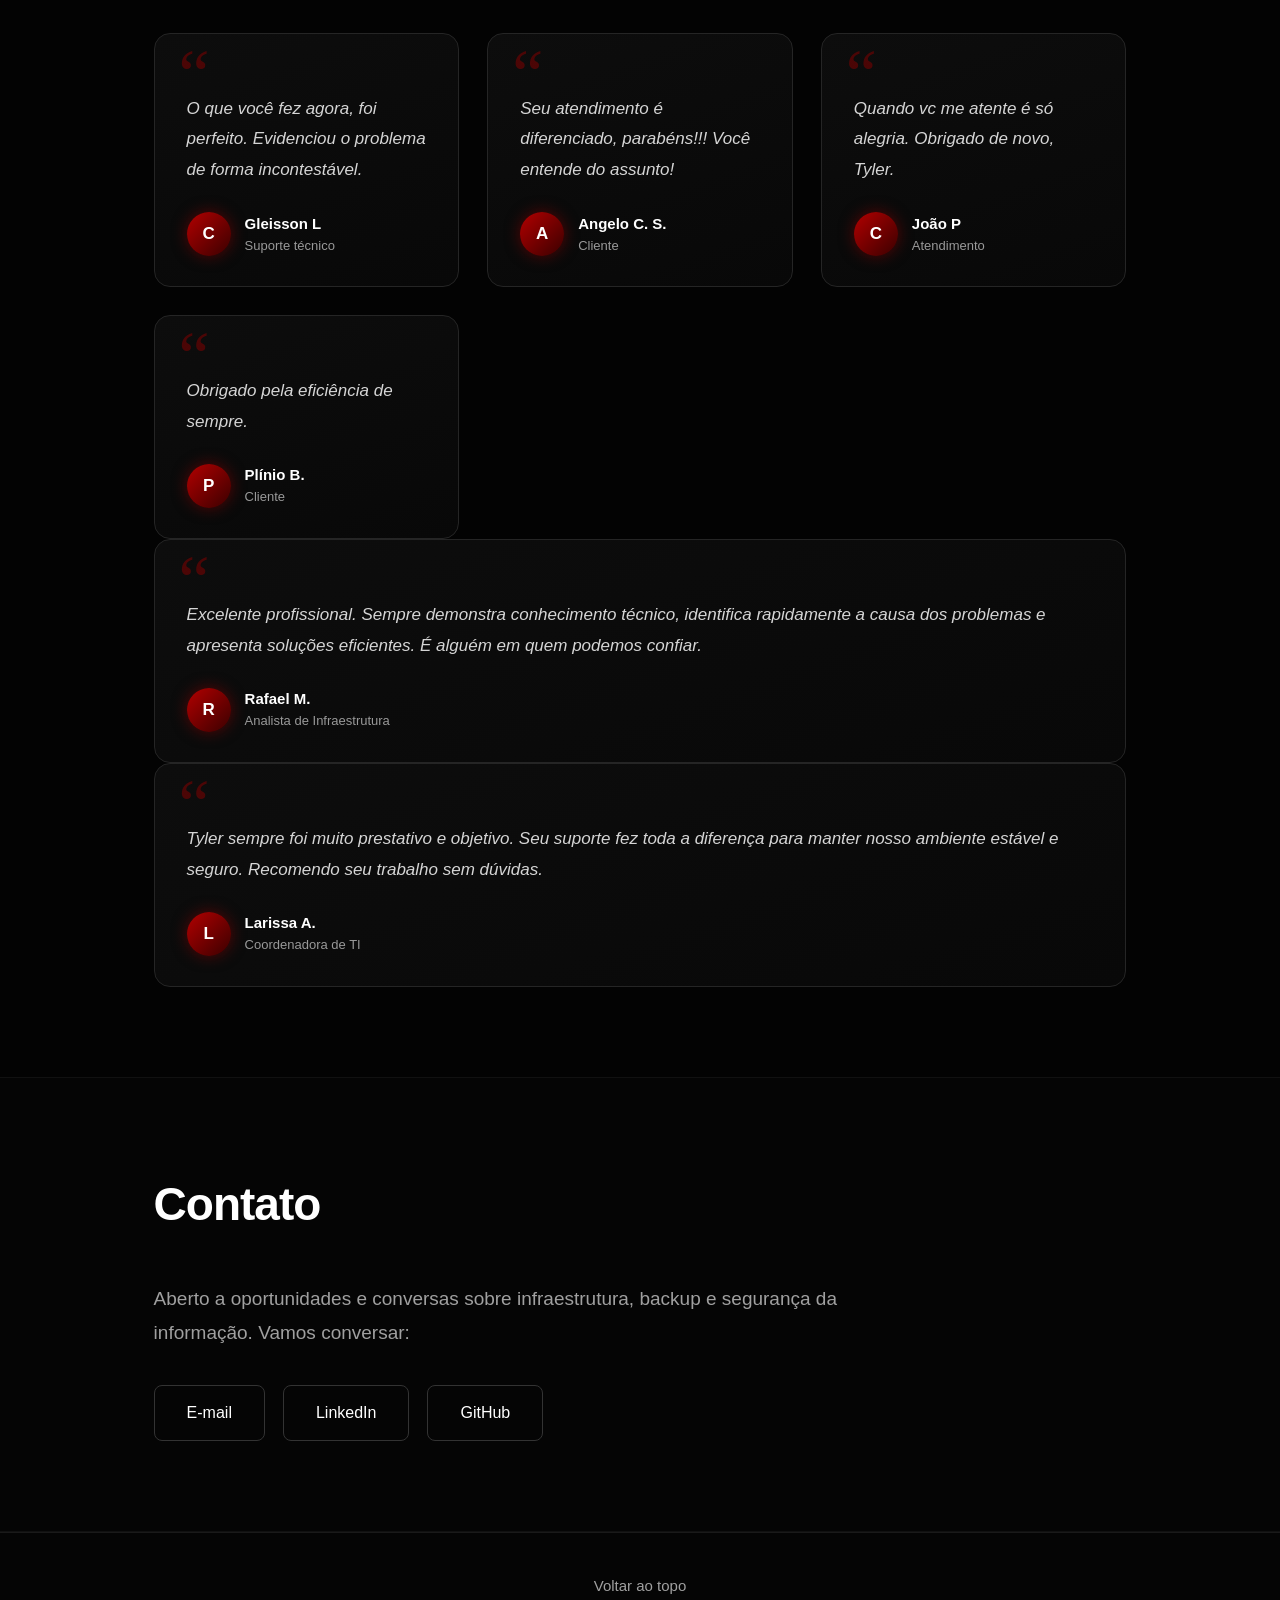
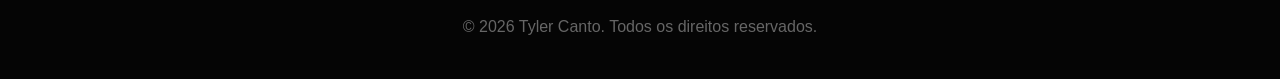
==== commit 9887368c: "Update index.html" ====
--- a/index.html
+++ b/index.html
@@ -243,6 +243,28 @@
                 </div>
 
             </div>
+
+            <div class="depoimento">
+    <p>Excelente profissional. Sempre demonstra conhecimento técnico, identifica rapidamente a causa dos problemas e apresenta soluções eficientes. É alguém em quem podemos confiar.</p>
+    <div class="autor">
+        <div class="avatar">R</div>
+        <div>
+            <div class="autor-nome">Rafael M.</div>
+            <div class="autor-desc">Analista de Infraestrutura</div>
+        </div>
+    </div>
+</div>
+
+<div class="depoimento">
+    <p>Tyler sempre foi muito prestativo e objetivo. Seu suporte fez toda a diferença para manter nosso ambiente estável e seguro. Recomendo seu trabalho sem dúvidas.</p>
+    <div class="autor">
+        <div class="avatar">L</div>
+        <div>
+            <div class="autor-nome">Larissa A.</div>
+            <div class="autor-desc">Coordenadora de TI</div>
+        </div>
+    </div>
+</div>        
         </section>
 
         <!-- CONTATO -->
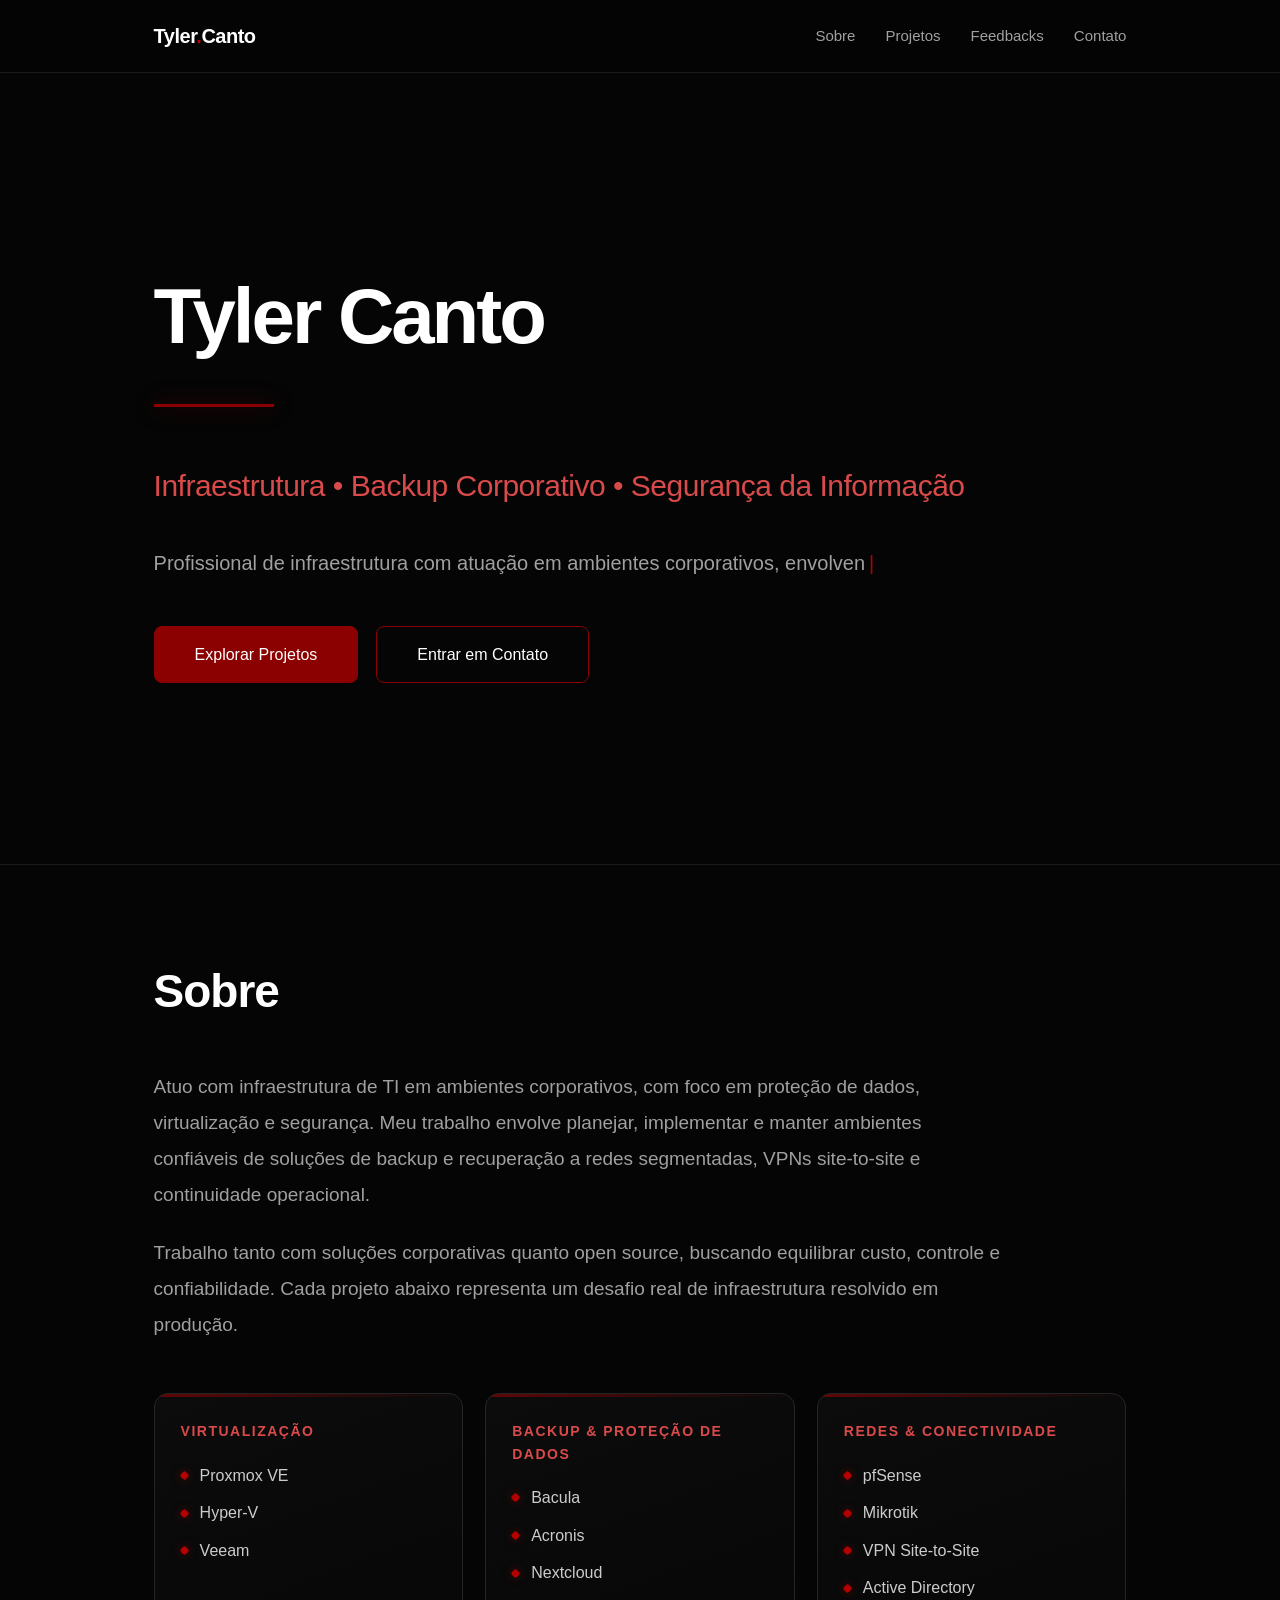
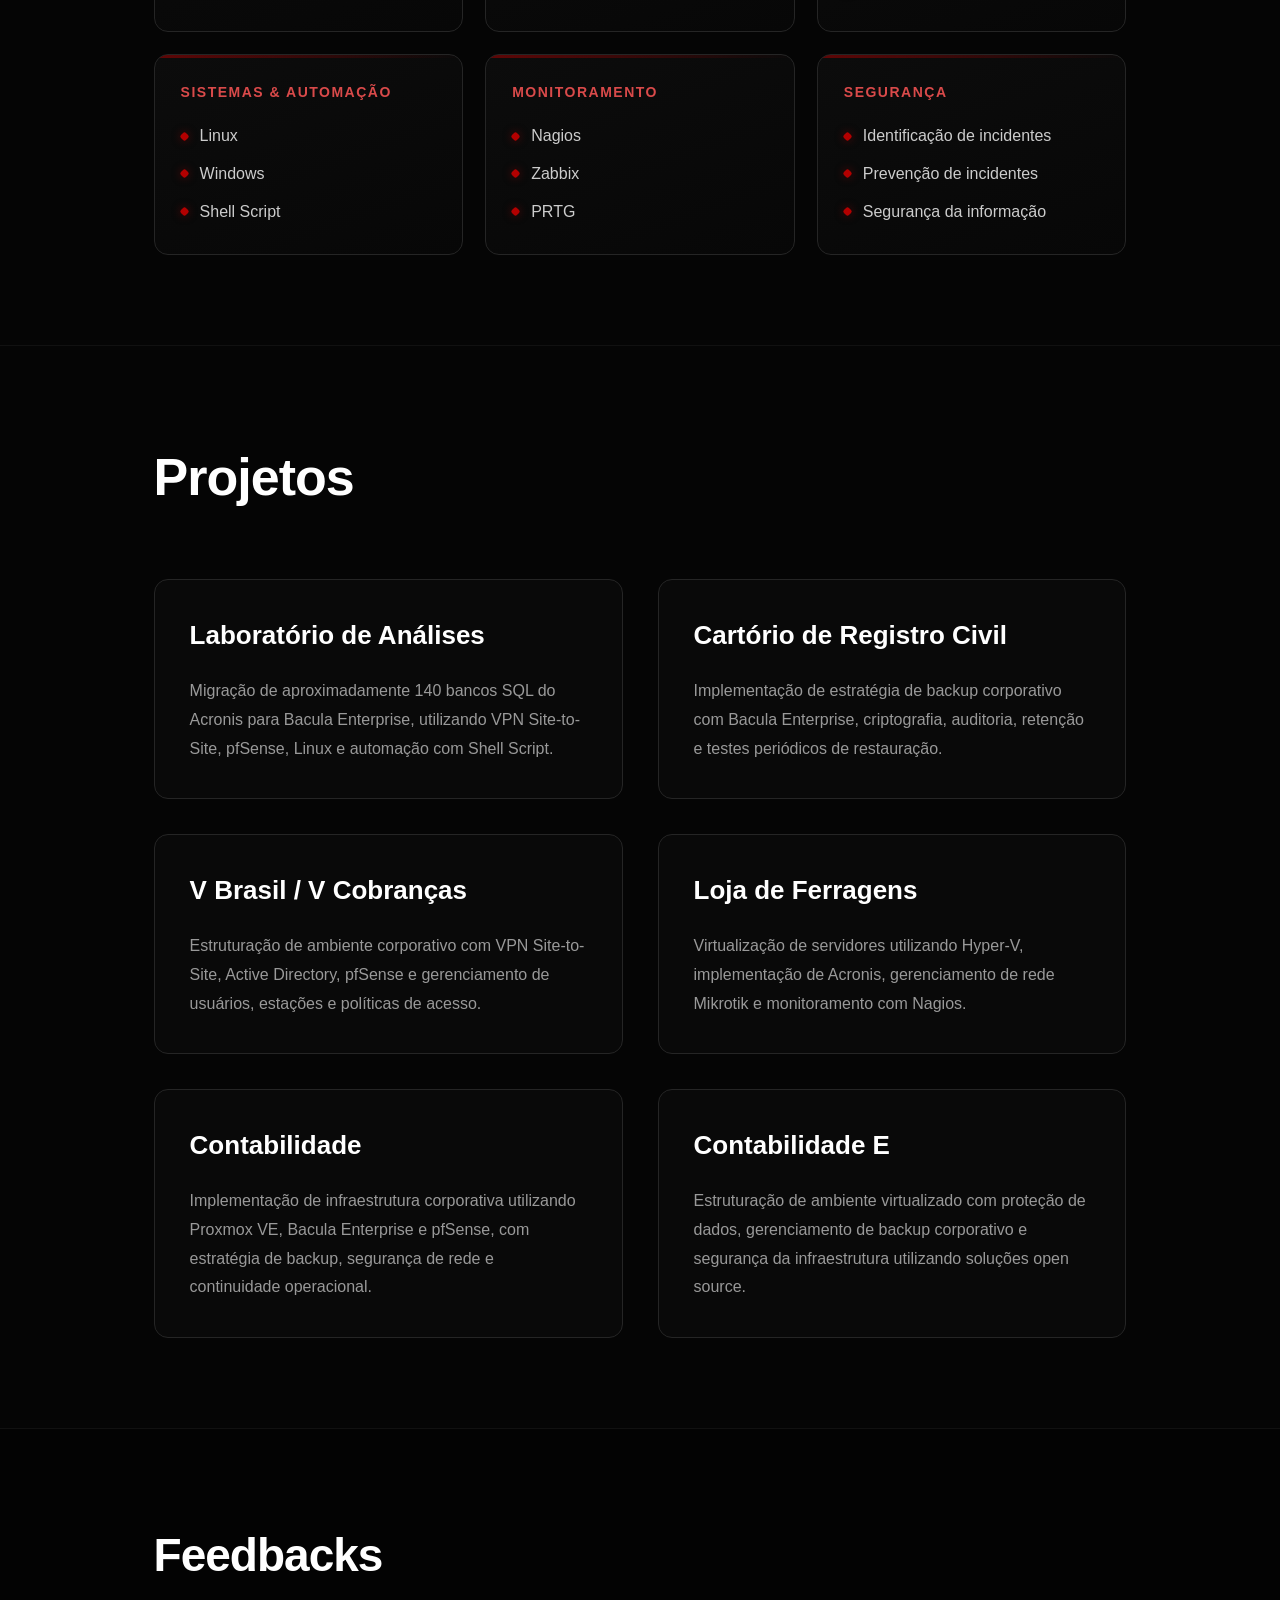
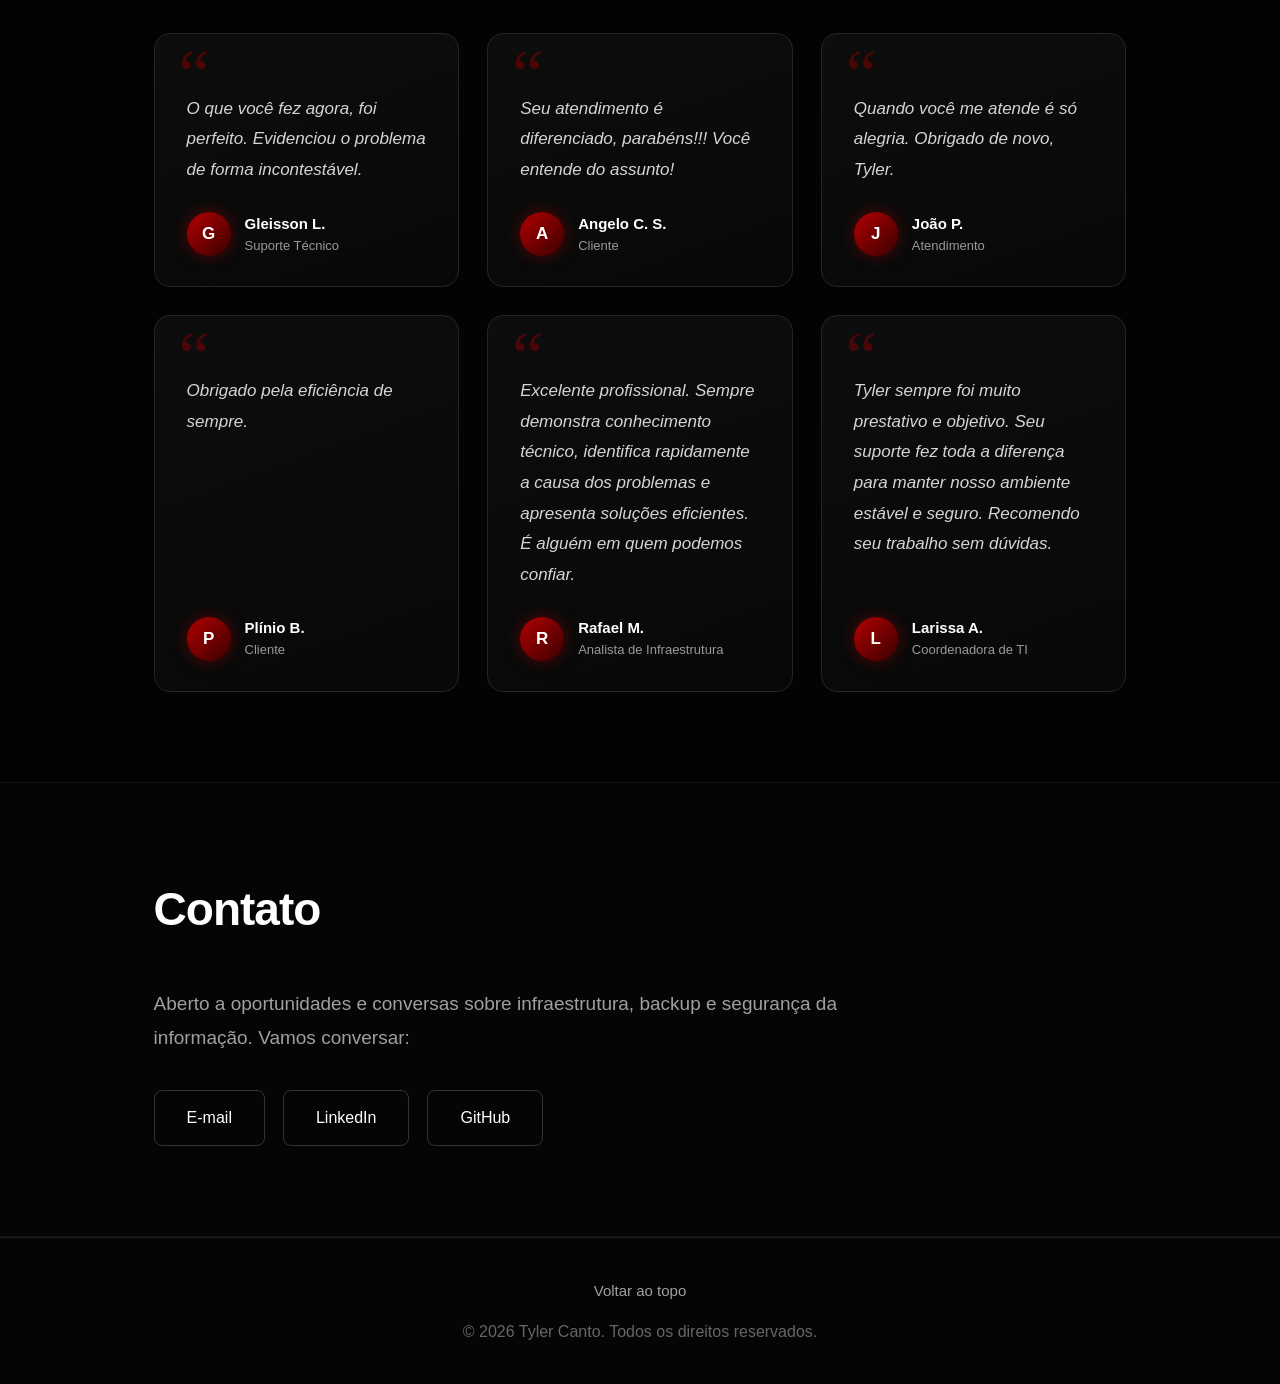
==== commit 97a741e4: "Refactor feedback section in index.html" ====
--- a/index.html
+++ b/index.html
@@ -192,80 +192,80 @@
             </div>
         </section>
 
-        <!-- FEEDBACKS -->
-        <section id="feedbacks" class="secao feedbacks">
-            <h2>Feedbacks</h2>
-
-            <div class="depoimentos">
-
-                <div class="depoimento">
-                    <p>O que você fez agora, foi perfeito. Evidenciou o problema de forma incontestável.</p>
-                    <div class="autor">
-                        <div class="avatar">C</div>
-                        <div>
-                            <div class="autor-nome">Gleisson L </div>
-                            <div class="autor-desc">Suporte técnico</div>
-                        </div>
-                    </div>
-                </div>
-
-                <div class="depoimento">
-                    <p>Seu atendimento é diferenciado, parabéns!!! Você entende do assunto!</p>
-                    <div class="autor">
-                        <div class="avatar">A</div>
-                        <div>
-                            <div class="autor-nome">Angelo C. S.</div>
-                            <div class="autor-desc">Cliente</div>
-                        </div>
-                    </div>
-                </div>
-
-                <div class="depoimento">
-                    <p>Quando vc me atente é só alegria. Obrigado de novo, Tyler.</p>
-                    <div class="autor">
-                        <div class="avatar">C</div>
-                        <div>
-                            <div class="autor-nome">João P</div>
-                            <div class="autor-desc">Atendimento</div>
-                        </div>
-                    </div>
-                </div>
-
-                <div class="depoimento">
-                    <p>Obrigado pela eficiência de sempre.</p>
-                    <div class="autor">
-                        <div class="avatar">P</div>
-                        <div>
-                            <div class="autor-nome">Plínio B.</div>
-                            <div class="autor-desc">Cliente</div>
-                        </div>
-                    </div>
-                </div>
-
-            </div>
-
-            <div class="depoimento">
-    <p>Excelente profissional. Sempre demonstra conhecimento técnico, identifica rapidamente a causa dos problemas e apresenta soluções eficientes. É alguém em quem podemos confiar.</p>
-    <div class="autor">
-        <div class="avatar">R</div>
-        <div>
-            <div class="autor-nome">Rafael M.</div>
-            <div class="autor-desc">Analista de Infraestrutura</div>
-        </div>
+<!-- FEEDBACKS -->
+<section id="feedbacks" class="secao feedbacks">
+    <h2>Feedbacks</h2>
+
+    <div class="depoimentos">
+
+        <div class="depoimento">
+            <p>O que você fez agora, foi perfeito. Evidenciou o problema de forma incontestável.</p>
+            <div class="autor">
+                <div class="avatar">G</div>
+                <div>
+                    <div class="autor-nome">Gleisson L.</div>
+                    <div class="autor-desc">Suporte Técnico</div>
+                </div>
+            </div>
+        </div>
+
+        <div class="depoimento">
+            <p>Seu atendimento é diferenciado, parabéns!!! Você entende do assunto!</p>
+            <div class="autor">
+                <div class="avatar">A</div>
+                <div>
+                    <div class="autor-nome">Angelo C. S.</div>
+                    <div class="autor-desc">Cliente</div>
+                </div>
+            </div>
+        </div>
+
+        <div class="depoimento">
+            <p>Quando você me atende é só alegria. Obrigado de novo, Tyler.</p>
+            <div class="autor">
+                <div class="avatar">J</div>
+                <div>
+                    <div class="autor-nome">João P.</div>
+                    <div class="autor-desc">Atendimento</div>
+                </div>
+            </div>
+        </div>
+
+        <div class="depoimento">
+            <p>Obrigado pela eficiência de sempre.</p>
+            <div class="autor">
+                <div class="avatar">P</div>
+                <div>
+                    <div class="autor-nome">Plínio B.</div>
+                    <div class="autor-desc">Cliente</div>
+                </div>
+            </div>
+        </div>
+
+        <div class="depoimento">
+            <p>Excelente profissional. Sempre demonstra conhecimento técnico, identifica rapidamente a causa dos problemas e apresenta soluções eficientes. É alguém em quem podemos confiar.</p>
+            <div class="autor">
+                <div class="avatar">R</div>
+                <div>
+                    <div class="autor-nome">Rafael M.</div>
+                    <div class="autor-desc">Analista de Infraestrutura</div>
+                </div>
+            </div>
+        </div>
+
+        <div class="depoimento">
+            <p>Tyler sempre foi muito prestativo e objetivo. Seu suporte fez toda a diferença para manter nosso ambiente estável e seguro. Recomendo seu trabalho sem dúvidas.</p>
+            <div class="autor">
+                <div class="avatar">L</div>
+                <div>
+                    <div class="autor-nome">Larissa A.</div>
+                    <div class="autor-desc">Coordenadora de TI</div>
+                </div>
+            </div>
+        </div>
+
     </div>
-</div>
-
-<div class="depoimento">
-    <p>Tyler sempre foi muito prestativo e objetivo. Seu suporte fez toda a diferença para manter nosso ambiente estável e seguro. Recomendo seu trabalho sem dúvidas.</p>
-    <div class="autor">
-        <div class="avatar">L</div>
-        <div>
-            <div class="autor-nome">Larissa A.</div>
-            <div class="autor-desc">Coordenadora de TI</div>
-        </div>
-    </div>
-</div>        
-        </section>
+</section>
 
         <!-- CONTATO -->
         <section id="contato" class="secao contato">
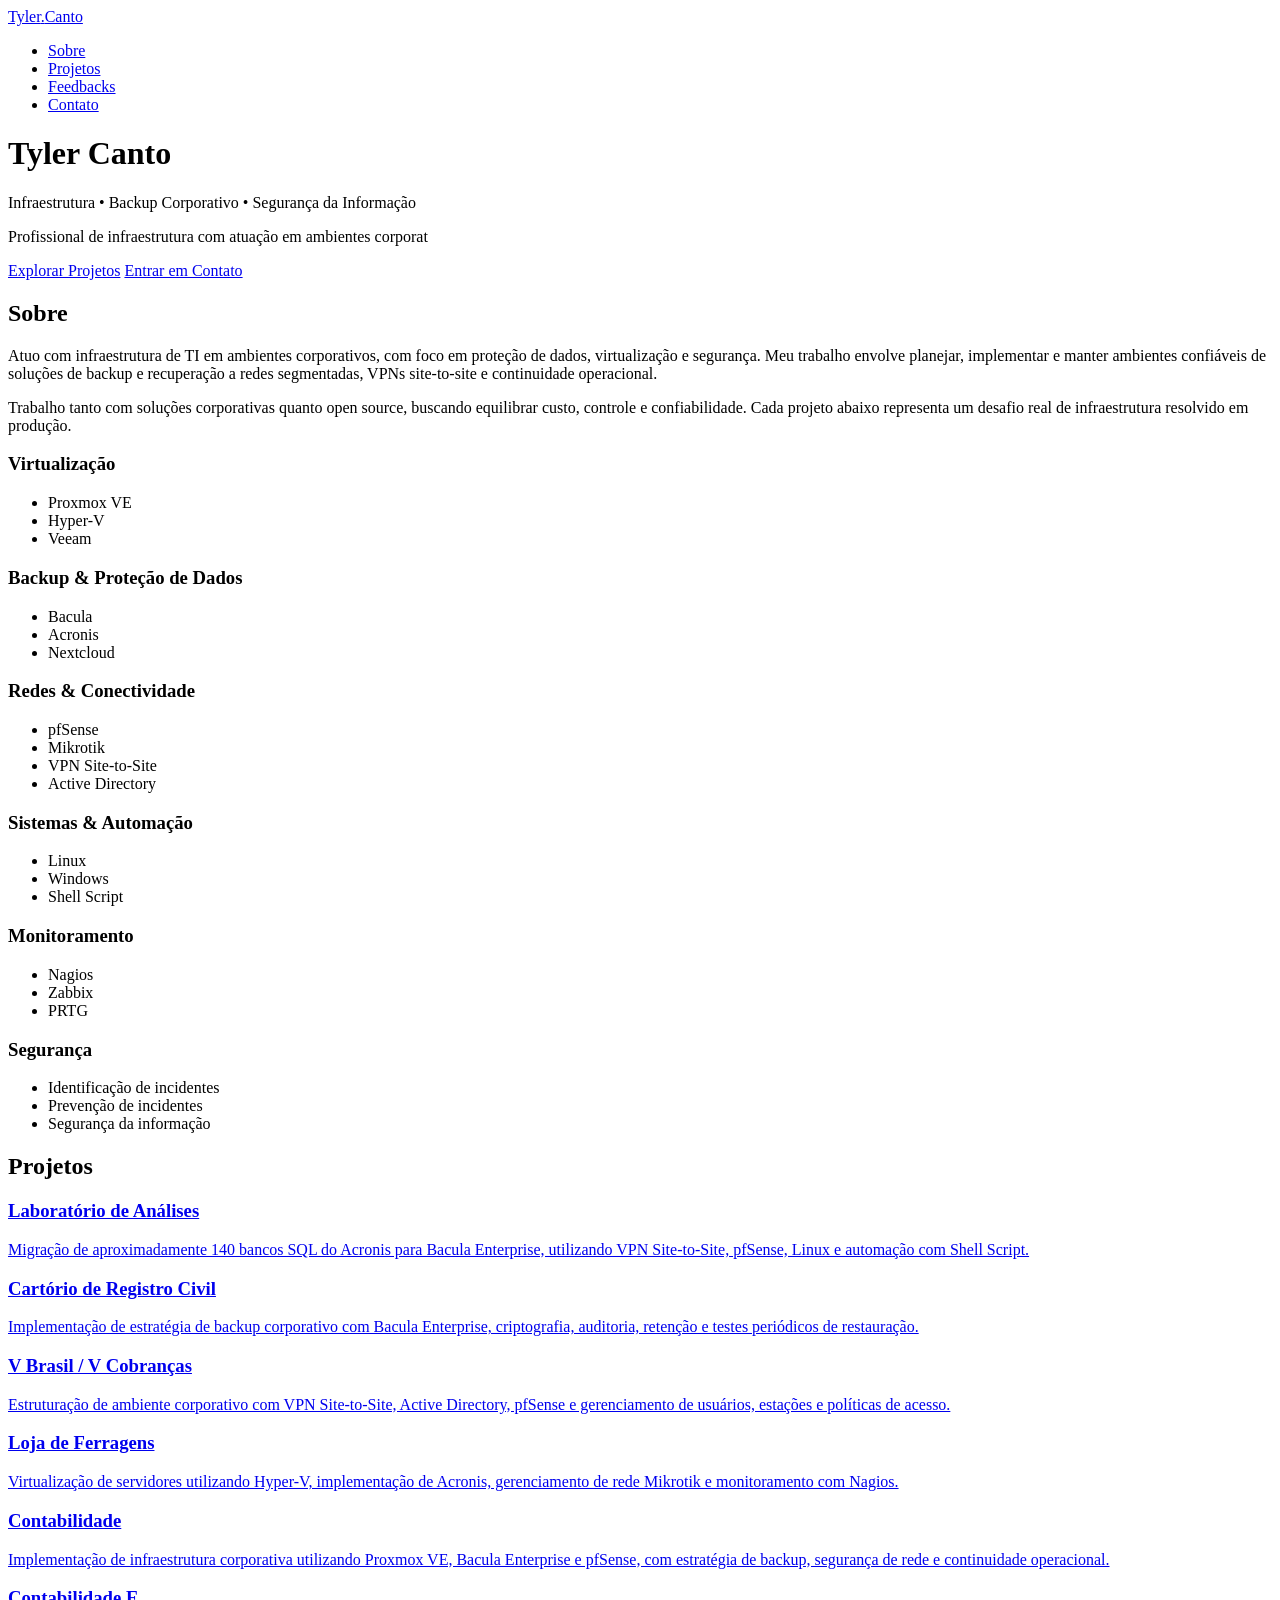
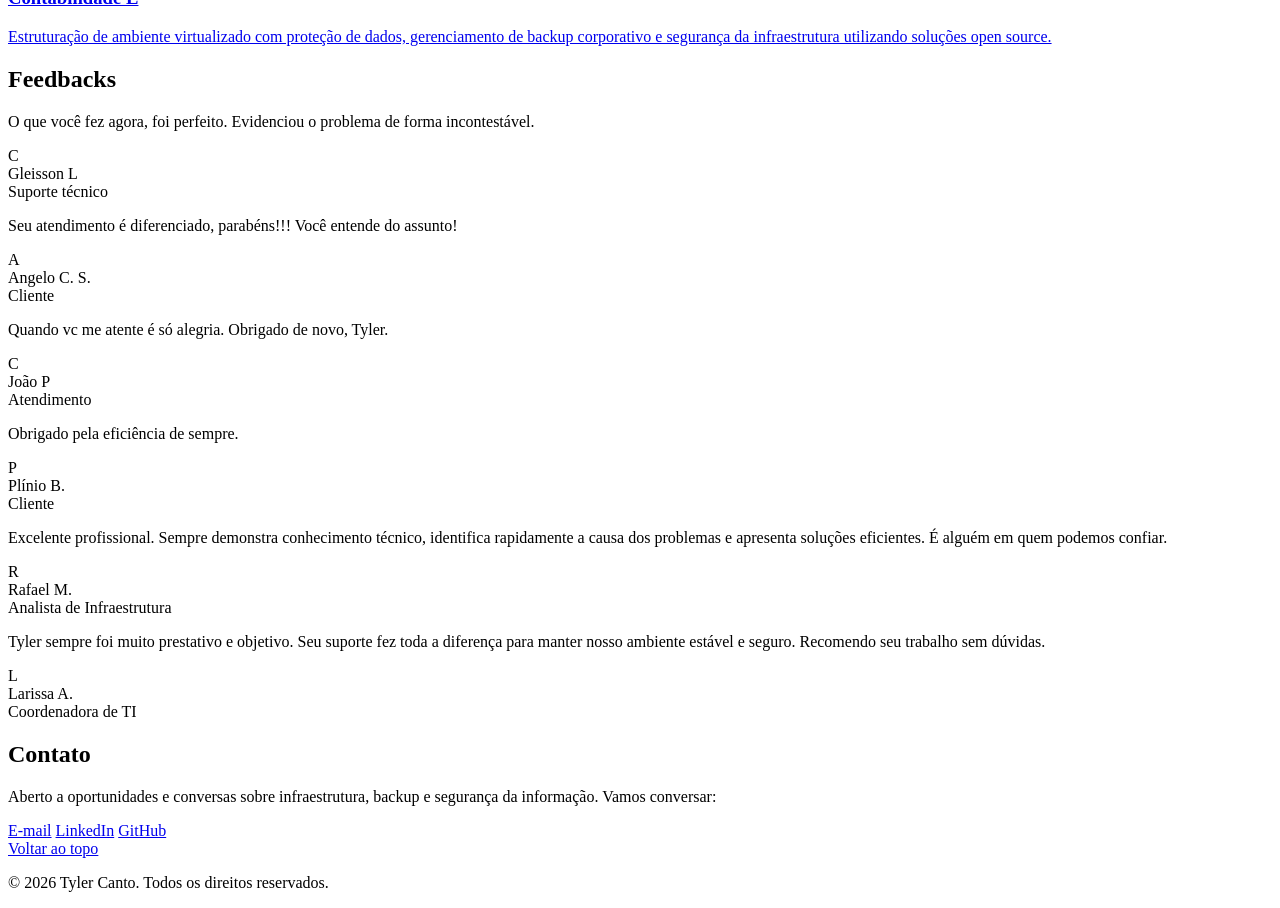
==== commit 2a4d7364: "Refactor feedback section in index.html" ====
--- a/index.html
+++ b/index.html
@@ -192,80 +192,80 @@
             </div>
         </section>
 
-<!-- FEEDBACKS -->
-<section id="feedbacks" class="secao feedbacks">
-    <h2>Feedbacks</h2>
-
-    <div class="depoimentos">
-
-        <div class="depoimento">
-            <p>O que você fez agora, foi perfeito. Evidenciou o problema de forma incontestável.</p>
-            <div class="autor">
-                <div class="avatar">G</div>
-                <div>
-                    <div class="autor-nome">Gleisson L.</div>
-                    <div class="autor-desc">Suporte Técnico</div>
-                </div>
-            </div>
+        <!-- FEEDBACKS -->
+        <section id="feedbacks" class="secao feedbacks">
+            <h2>Feedbacks</h2>
+
+            <div class="depoimentos">
+
+                <div class="depoimento">
+                    <p>O que você fez agora, foi perfeito. Evidenciou o problema de forma incontestável.</p>
+                    <div class="autor">
+                        <div class="avatar">C</div>
+                        <div>
+                            <div class="autor-nome">Gleisson L </div>
+                            <div class="autor-desc">Suporte técnico</div>
+                        </div>
+                    </div>
+                </div>
+
+                <div class="depoimento">
+                    <p>Seu atendimento é diferenciado, parabéns!!! Você entende do assunto!</p>
+                    <div class="autor">
+                        <div class="avatar">A</div>
+                        <div>
+                            <div class="autor-nome">Angelo C. S.</div>
+                            <div class="autor-desc">Cliente</div>
+                        </div>
+                    </div>
+                </div>
+
+                <div class="depoimento">
+                    <p>Quando vc me atente é só alegria. Obrigado de novo, Tyler.</p>
+                    <div class="autor">
+                        <div class="avatar">C</div>
+                        <div>
+                            <div class="autor-nome">João P</div>
+                            <div class="autor-desc">Atendimento</div>
+                        </div>
+                    </div>
+                </div>
+
+                <div class="depoimento">
+                    <p>Obrigado pela eficiência de sempre.</p>
+                    <div class="autor">
+                        <div class="avatar">P</div>
+                        <div>
+                            <div class="autor-nome">Plínio B.</div>
+                            <div class="autor-desc">Cliente</div>
+                        </div>
+                    </div>
+                </div>
+
+            </div>
+
+            <div class="depoimento">
+    <p>Excelente profissional. Sempre demonstra conhecimento técnico, identifica rapidamente a causa dos problemas e apresenta soluções eficientes. É alguém em quem podemos confiar.</p>
+    <div class="autor">
+        <div class="avatar">R</div>
+        <div>
+            <div class="autor-nome">Rafael M.</div>
+            <div class="autor-desc">Analista de Infraestrutura</div>
         </div>
-
-        <div class="depoimento">
-            <p>Seu atendimento é diferenciado, parabéns!!! Você entende do assunto!</p>
-            <div class="autor">
-                <div class="avatar">A</div>
-                <div>
-                    <div class="autor-nome">Angelo C. S.</div>
-                    <div class="autor-desc">Cliente</div>
-                </div>
-            </div>
+    </div>
+</div>
+
+<div class="depoimento">
+    <p>Tyler sempre foi muito prestativo e objetivo. Seu suporte fez toda a diferença para manter nosso ambiente estável e seguro. Recomendo seu trabalho sem dúvidas.</p>
+    <div class="autor">
+        <div class="avatar">L</div>
+        <div>
+            <div class="autor-nome">Larissa A.</div>
+            <div class="autor-desc">Coordenadora de TI</div>
         </div>
-
-        <div class="depoimento">
-            <p>Quando você me atende é só alegria. Obrigado de novo, Tyler.</p>
-            <div class="autor">
-                <div class="avatar">J</div>
-                <div>
-                    <div class="autor-nome">João P.</div>
-                    <div class="autor-desc">Atendimento</div>
-                </div>
-            </div>
-        </div>
-
-        <div class="depoimento">
-            <p>Obrigado pela eficiência de sempre.</p>
-            <div class="autor">
-                <div class="avatar">P</div>
-                <div>
-                    <div class="autor-nome">Plínio B.</div>
-                    <div class="autor-desc">Cliente</div>
-                </div>
-            </div>
-        </div>
-
-        <div class="depoimento">
-            <p>Excelente profissional. Sempre demonstra conhecimento técnico, identifica rapidamente a causa dos problemas e apresenta soluções eficientes. É alguém em quem podemos confiar.</p>
-            <div class="autor">
-                <div class="avatar">R</div>
-                <div>
-                    <div class="autor-nome">Rafael M.</div>
-                    <div class="autor-desc">Analista de Infraestrutura</div>
-                </div>
-            </div>
-        </div>
-
-        <div class="depoimento">
-            <p>Tyler sempre foi muito prestativo e objetivo. Seu suporte fez toda a diferença para manter nosso ambiente estável e seguro. Recomendo seu trabalho sem dúvidas.</p>
-            <div class="autor">
-                <div class="avatar">L</div>
-                <div>
-                    <div class="autor-nome">Larissa A.</div>
-                    <div class="autor-desc">Coordenadora de TI</div>
-                </div>
-            </div>
-        </div>
-
     </div>
-</section>
+</div>        
+        </section>
 
         <!-- CONTATO -->
         <section id="contato" class="secao contato">
--- a/style.css
+++ b/style.css
@@ -1,649 +1,294 @@
-/* ==========================
-   RESET / VARIAVEIS
-========================== */
-
-:root {
-    --bg: #050505;
-    --bg-card: #0a0a0a;
-    --border: #252525;
-    --text: #e5e5e5;
-    --text-muted: #a0a0a0;
-    --text-dim: #999;
-    --accent: #8b0000;
-    --accent-strong: #b30000;
-    --accent-glow: rgba(139, 0, 0, 0.6);
-    --max-width: 1200px;
-}
-
-* {
-    margin: 0;
-    padding: 0;
-    box-sizing: border-box;
-}
-
-html {
-    scroll-behavior: smooth;
-}
-
-body {
-    background: var(--bg);
-    color: var(--text);
-    font-family: "Segoe UI", Arial, Helvetica, sans-serif;
-    line-height: 1.6;
-}
-
-a {
-    color: inherit;
-}
-
-/* ==========================
-   NAVBAR
-========================== */
-
-.navbar {
-    position: sticky;
-    top: 0;
-    z-index: 100;
-    display: flex;
-    justify-content: space-between;
-    align-items: center;
-    padding: 20px 12%;
-    background: rgba(5, 5, 5, 0.85);
-    backdrop-filter: blur(10px);
-    border-bottom: 1px solid #1a1a1a;
-}
-
-.navbar .logo {
-    font-size: 20px;
-    font-weight: 700;
-    color: #fff;
-    text-decoration: none;
-    letter-spacing: -0.5px;
-}
-
-.navbar .logo span {
-    color: var(--accent-strong);
-}
-
-.nav-links {
-    display: flex;
-    gap: 30px;
-    list-style: none;
-}
-
-.nav-links a {
-    text-decoration: none;
-    color: var(--text-muted);
-    font-size: 15px;
-    transition: 0.3s;
-}
-
-.nav-links a:hover {
-    color: #fff;
-}
-
-/* ==========================
-   HERO
-========================== */
-
-.hero {
-    min-height: 88vh;
-    display: flex;
-    flex-direction: column;
-    justify-content: center;
-    align-items: flex-start;
-    padding: 80px 12%;
-    border-bottom: 1px solid #1a1a1a;
-}
-
-.hero h1 {
-    font-size: 78px;
-    font-weight: 700;
-    letter-spacing: -3px;
-    color: #fff;
-    margin-bottom: 20px;
-}
-
-.hero h1::after {
-    content: "";
-    display: block;
-    width: 120px;
-    height: 3px;
-    background: var(--accent);
-    margin-top: 25px;
-    box-shadow: 0 0 20px var(--accent-glow);
-}
-
-.hero .subtitulo {
-    margin-top: 35px;
-    max-width: 900px;
-    font-size: 30px;
-    font-weight: 400;
-    color: #d94a4a;
-    letter-spacing: -0.5px;
-}
-
-.hero p.intro {
-    margin-top: 35px;
-    max-width: 850px;
-    font-size: 20px;
-    line-height: 1.8;
-    color: var(--text-muted);
-    min-height: 1.8em;
-}
-
-.typing::after {
-    content: "|";
-    margin-left: 4px;
-    color: var(--accent-strong);
-    animation: cursor 1s infinite;
-}
-
-@keyframes cursor {
-    50% { opacity: 0; }
-}
-
-/* ==========================
-   BOTOES
-========================== */
-
-.btn-group {
-    display: flex;
-    flex-wrap: wrap;
-    gap: 18px;
-    margin-top: 45px;
-}
-
-.btn {
-    padding: 15px 40px;
-    border: 1px solid var(--accent);
-    border-radius: 8px;
-    color: #fff;
-    text-decoration: none;
-    transition: 0.3s;
-    display: inline-block;
-}
-
-.btn:hover {
-    background: var(--accent);
-    box-shadow: 0 0 30px var(--accent-glow);
-}
-
-.btn-primary {
-    background: var(--accent);
-}
-
-.btn-primary:hover {
-    background: var(--accent-strong);
-}
-
-/* ==========================
-   SECOES GENERICAS
-========================== */
-
-.secao {
-    padding: 90px 12%;
-    border-bottom: 1px solid #111;
-}
-
-.secao > h2 {
-    font-size: 46px;
-    color: #fff;
-    margin-bottom: 40px;
-    letter-spacing: -1px;
-}
-
-.sobre p {
-    max-width: 850px;
-    font-size: 19px;
-    line-height: 1.9;
-    color: var(--text-muted);
-    margin-bottom: 22px;
-}
-
-/* ==========================
-   SKILLS (competencias)
-========================== */
-
-.skills {
-    margin-top: 50px;
-    display: grid;
-    grid-template-columns: repeat(auto-fit, minmax(260px, 1fr));
-    gap: 22px;
-}
-
-.skill-group {
-    background: linear-gradient(160deg, #0c0c0c 0%, #070707 100%);
-    border: 1px solid var(--border);
-    border-radius: 14px;
-    padding: 26px 26px 30px;
-    transition: 0.35s;
-    position: relative;
-    overflow: hidden;
-}
-
-.skill-group::before {
-    content: "";
-    position: absolute;
-    top: 0;
-    left: 0;
-    width: 100%;
-    height: 3px;
-    background: linear-gradient(90deg, var(--accent-strong), transparent);
-    opacity: 0.5;
-    transition: 0.35s;
-}
-
-.skill-group:hover {
-    transform: translateY(-6px);
-    border-color: var(--accent);
-    box-shadow: 0 15px 35px rgba(0, 0, 0, 0.7);
-}
-
-.skill-group:hover::before {
-    opacity: 1;
-    box-shadow: 0 0 18px var(--accent-glow);
-}
-
-.skill-group h3 {
-    font-size: 14px;
-    text-transform: uppercase;
-    letter-spacing: 1.5px;
-    color: #d94a4a;
-    margin-bottom: 20px;
-    font-weight: 600;
-}
-
-.skill-group ul {
-    list-style: none;
-    display: flex;
-    flex-direction: column;
-    gap: 12px;
-}
-
-.skill-group li {
-    display: flex;
-    align-items: center;
-    gap: 12px;
-    color: #ccc;
-    font-size: 16px;
-    transition: 0.25s;
-}
-
-.skill-group li::before {
-    content: "";
-    width: 7px;
-    height: 7px;
-    border-radius: 2px;
-    background: var(--accent-strong);
-    box-shadow: 0 0 8px var(--accent-glow);
-    transform: rotate(45deg);
-    flex-shrink: 0;
-    transition: 0.25s;
-}
-
-.skill-group li:hover {
-    color: #fff;
-    transform: translateX(4px);
-}
-
-.skill-group li:hover::before {
-    background: #ff4d4d;
-    box-shadow: 0 0 14px rgba(255, 77, 77, 0.8);
-}
-
-/* ==========================
-   FEEDBACKS / DEPOIMENTOS
-========================== */
-
-.feedbacks {
-    background: #030303;
-}
-
-.depoimentos {
-    margin-top: 20px;
-    display: grid;
-    grid-template-columns: repeat(auto-fit, minmax(300px, 1fr));
-    gap: 28px;
-}
-
-.depoimento {
-    background: linear-gradient(160deg, #0d0d0d 0%, #080808 100%);
-    border: 1px solid var(--border);
-    border-radius: 16px;
-    padding: 34px 32px 30px;
-    position: relative;
-    transition: 0.35s;
-    display: flex;
-    flex-direction: column;
-}
-
-.depoimento::before {
-    content: "\201C";
-    position: absolute;
-    top: 6px;
-    left: 24px;
-    font-size: 70px;
-    line-height: 1;
-    color: var(--accent);
-    opacity: 0.5;
-    font-family: Georgia, "Times New Roman", serif;
-}
-
-.depoimento:hover {
-    transform: translateY(-8px);
-    border-color: var(--accent);
-    box-shadow: 0 15px 35px rgba(0, 0, 0, 0.7);
-}
-
-.depoimento p {
-    position: relative;
-    z-index: 1;
-    margin-top: 26px;
-    color: #d5d5d5;
-    font-size: 17px;
-    line-height: 1.8;
-    font-style: italic;
-    flex-grow: 1;
-}
-
-.depoimento .autor {
-    display: flex;
-    align-items: center;
-    gap: 14px;
-    margin-top: 26px;
-}
-
-.depoimento .avatar {
-    width: 44px;
-    height: 44px;
-    border-radius: 50%;
-    background: linear-gradient(135deg, var(--accent-strong), #3a0000);
-    display: flex;
-    align-items: center;
-    justify-content: center;
-    color: #fff;
-    font-weight: 700;
-    font-size: 17px;
-    flex-shrink: 0;
-    box-shadow: 0 0 15px var(--accent-glow);
-}
-
-.depoimento .autor-nome {
-    color: #fff;
-    font-weight: 600;
-    font-size: 15px;
-}
-
-.depoimento .autor-desc {
-    color: var(--text-dim);
-    font-size: 13px;
-}
-
-/* ==========================
-   PROJETOS
-========================== */
-
-.projetos {
-    padding: 90px 12%;
-    border-bottom: 1px solid #111;
-}
-
-.projetos > h2 {
-    font-size: 52px;
-    color: #fff;
-    margin-bottom: 60px;
-    letter-spacing: -1px;
-}
-
-.cards {
-    display: grid;
-    grid-template-columns: repeat(auto-fit, minmax(320px, 1fr));
-    gap: 35px;
-}
-
-/* ==========================
-   CARDS
-========================== */
-
-.card {
-    background: #090909;
-    border: 1px solid var(--border);
-    border-radius: 14px;
-    padding: 35px;
-    text-decoration: none;
-    color: #fff;
-    transition: 0.4s;
-    position: relative;
-    overflow: hidden;
-}
-
-.card::before {
-    content: "";
-    position: absolute;
-    left: 0;
-    top: 0;
-    width: 3px;
-    height: 0%;
-    background: var(--accent);
-    transition: 0.4s;
-}
-
-.card:hover::before {
-    height: 100%;
-}
-
-.card:hover {
-    transform: translateY(-10px);
-    border-color: var(--accent);
-    box-shadow: 0 15px 35px rgba(0, 0, 0, 0.8);
-}
-
-.card h3 {
-    font-size: 26px;
-    color: #fff;
-    margin-bottom: 20px;
-}
-
-.card p {
-    color: var(--text-dim);
-    line-height: 1.8;
-}
-
-/* ==========================
-   CONTATO
-========================== */
-
-.contato p {
-    max-width: 700px;
-    font-size: 19px;
-    color: var(--text-muted);
-    margin-bottom: 35px;
-    line-height: 1.8;
-}
-
-.contato-links {
-    display: flex;
-    flex-wrap: wrap;
-    gap: 18px;
-}
-
-.contato-links a {
-    padding: 14px 32px;
-    border: 1px solid #333;
-    border-radius: 8px;
-    color: #fff;
-    text-decoration: none;
-    transition: 0.3s;
-}
-
-.contato-links a:hover {
-    border-color: var(--accent);
-    background: var(--accent);
-    box-shadow: 0 0 25px var(--accent-glow);
-}
-
-/* ==========================
-   DETALHES DO PROJETO
-========================== */
-
-.projeto-detalhes {
-    max-width: var(--max-width);
-    padding: 80px 12%;
-}
-
-.projeto-detalhes h2 {
-    margin-top: 75px;
-    margin-bottom: 25px;
-    font-size: 36px;
-    color: #fff;
-    display: flex;
-    align-items: center;
-    gap: 15px;
-}
-
-.section-icon {
-    color: var(--accent);
-    font-size: 28px;
-    display: inline-block;
-    transition: 0.4s;
-    text-shadow: 0 0 15px var(--accent-glow);
-}
-
-.projeto-detalhes h2:hover .section-icon {
-    transform: rotate(45deg);
-    color: var(--accent-strong);
-}
-
-.projeto-detalhes p {
-    max-width: 1000px;
-    color: #b0b0b0;
-    font-size: 18px;
-    line-height: 1.9;
-    margin-bottom: 25px;
-}
-
-.projeto-detalhes ul {
-    margin-left: 25px;
-    color: var(--text-dim);
-    line-height: 2;
-}
-
-.projeto-detalhes li {
-    margin-bottom: 8px;
-}
-
-.projeto-detalhes strong {
-    color: #fff;
-}
-
-/* ==========================
-   TAGS
-========================== */
-
-.tags {
-    display: flex;
-    flex-wrap: wrap;
-    gap: 15px;
-    margin-top: 30px;
-}
-
-.tags span {
-    background: var(--bg-card);
-    border: 1px solid #333;
-    padding: 10px 20px;
-    border-radius: 30px;
-    color: #ccc;
-    transition: 0.3s;
-}
-
-.tags span:hover {
-    border-color: var(--accent);
-    color: #fff;
-    box-shadow: 0 0 20px var(--accent-glow);
-}
-
-/* ==========================
-   BOTAO VOLTAR
-========================== */
-
-.voltar {
-    display: inline-block;
-    margin-top: 60px;
-    padding: 14px 35px;
-    border: 1px solid var(--accent);
-    border-radius: 8px;
-    color: #fff;
-    text-decoration: none;
-    transition: 0.3s;
-}
-
-.voltar:hover {
-    background: var(--accent);
-    box-shadow: 0 0 25px var(--accent-glow);
-}
-
-/* ==========================
-   RODAPE
-========================== */
-
-footer {
-    padding: 40px 12%;
-    text-align: center;
-    color: #666;
-    border-top: 1px solid #1a1a1a;
-}
-
-footer .voltar-topo {
-    display: inline-block;
-    margin-bottom: 16px;
-    color: var(--text-muted);
-    text-decoration: none;
-    font-size: 15px;
-    transition: 0.3s;
-}
-
-footer .voltar-topo:hover {
-    color: #fff;
-}
-
-footer .footer-links {
-    display: flex;
-    justify-content: center;
-    gap: 25px;
-    margin-bottom: 18px;
-    flex-wrap: wrap;
-}
-
-footer .footer-links a {
-    color: var(--text-muted);
-    text-decoration: none;
-    transition: 0.3s;
-}
-
-footer .footer-links a:hover {
-    color: #fff;
-}
-
-/* ==========================
-   RESPONSIVO
-========================== */
-
-@media (max-width: 768px) {
-    .navbar { padding: 16px 6%; }
-    .nav-links { gap: 18px; }
-    .nav-links a { font-size: 14px; }
-
-    .hero { padding: 60px 8%; }
-    .hero h1 { font-size: 45px; }
-    .hero .subtitulo { font-size: 22px; }
-    .hero p.intro { font-size: 17px; }
-
-    .secao,
-    .projetos { padding: 60px 8%; }
-    .secao > h2 { font-size: 34px; }
-    .projetos > h2 { font-size: 38px; }
-
-    .projeto-detalhes { padding: 60px 8%; }
-    .projeto-detalhes h2 { font-size: 28px; }
-}
+<!DOCTYPE html>
+<html lang="pt-BR">
+<head>
+    <meta charset="UTF-8">
+    <meta name="viewport" content="width=device-width, initial-scale=1.0">
+
+    <title>Tyler Canto | Infraestrutura e Backup</title>
+    <meta name="description" content="Portfólio de Tyler Canto — profissional de infraestrutura corporativa, especializado em virtualização, backup, redes, Linux e segurança da informação.">
+
+    <!-- Open Graph / compartilhamento em redes sociais -->
+    <meta property="og:type" content="website">
+    <meta property="og:title" content="Tyler Canto | Infraestrutura e Backup">
+    <meta property="og:description" content="Projetos de infraestrutura corporativa: virtualização, backup, redes e segurança da informação.">
+    <meta property="og:locale" content="pt_BR">
+
+    <link rel="icon" href="favicon.ico">
+    <link rel="stylesheet" href="style.css">
+</head>
+
+<body>
+
+    <!-- NAVBAR -->
+    <nav class="navbar">
+        <a href="#topo" class="logo">Tyler<span>.</span>Canto</a>
+        <ul class="nav-links">
+            <li><a href="#sobre">Sobre</a></li>
+            <li><a href="#projetos">Projetos</a></li>
+            <li><a href="#feedbacks">Feedbacks</a></li>
+            <li><a href="#contato">Contato</a></li>
+        </ul>
+    </nav>
+
+    <!-- HERO -->
+    <header class="hero" id="topo">
+        <h1>Tyler Canto</h1>
+
+        <p class="subtitulo">
+            Infraestrutura • Backup Corporativo • Segurança da Informação
+        </p>
+
+        <p class="intro" data-texto="Profissional de infraestrutura com atuação em ambientes corporativos, envolvendo virtualização, soluções de backup, redes, Linux e segurança de dados.">
+            Profissional de infraestrutura com atuação em ambientes
+            corporativos, envolvendo virtualização, soluções de backup,
+            redes, Linux e segurança de dados.
+        </p>
+
+        <div class="btn-group">
+            <a href="#projetos" class="btn btn-primary">Explorar Projetos</a>
+            <a href="#contato" class="btn">Entrar em Contato</a>
+        </div>
+    </header>
+
+    <main>
+
+        <!-- SOBRE -->
+        <section id="sobre" class="secao sobre">
+            <h2>Sobre</h2>
+            <p>
+                Atuo com infraestrutura de TI em ambientes corporativos, com foco
+                em proteção de dados, virtualização e segurança. Meu trabalho
+                envolve planejar, implementar e manter ambientes confiáveis
+                de soluções de backup e recuperação a redes segmentadas, VPNs
+                site-to-site e continuidade operacional.
+            </p>
+            <p>
+                Trabalho tanto com soluções corporativas quanto open source,
+                buscando equilibrar custo, controle e confiabilidade. Cada
+                projeto abaixo representa um desafio real de infraestrutura
+                resolvido em produção.
+            </p>
+
+            <div class="skills">
+
+                <div class="skill-group">
+                    <h3>Virtualização</h3>
+                    <ul>
+                        <li>Proxmox VE</li>
+                        <li>Hyper-V</li>
+                        <li>Veeam</li>
+                    </ul>
+                </div>
+
+                <div class="skill-group">
+                    <h3>Backup &amp; Proteção de Dados</h3>
+                    <ul>
+                        <li>Bacula</li>
+                        <li>Acronis</li>
+                        <li>Nextcloud</li>
+                    </ul>
+                </div>
+
+                <div class="skill-group">
+                    <h3>Redes &amp; Conectividade</h3>
+                    <ul>
+                        <li>pfSense</li>
+                        <li>Mikrotik</li>
+                        <li>VPN Site-to-Site</li>
+                        <li>Active Directory</li>
+                    </ul>
+                </div>
+
+                <div class="skill-group">
+                    <h3>Sistemas &amp; Automação</h3>
+                    <ul>
+                        <li>Linux</li>
+                        <li>Windows</li>
+                        <li>Shell Script</li>
+                    </ul>
+                </div>
+
+                <div class="skill-group">
+                    <h3>Monitoramento</h3>
+                    <ul>
+                        <li>Nagios</li>
+                        <li>Zabbix</li>
+                        <li>PRTG</li>
+                    </ul>
+                </div>
+
+                <div class="skill-group">
+                    <h3>Segurança</h3>
+                    <ul>
+                        <li>Identificação de incidentes</li>
+                        <li>Prevenção de incidentes</li>
+                        <li>Segurança da informação</li>
+                    </ul>
+                </div>
+
+            </div>
+        </section>
+
+        <!-- PROJETOS -->
+        <section id="projetos" class="projetos">
+            <h2>Projetos</h2>
+
+            <div class="cards">
+
+                <a href="laboratorio-c.html" class="card" aria-label="Ver detalhes do projeto: Laboratório de Análises">
+                    <h3>Laboratório de Análises</h3>
+                    <p>
+                        Migração de aproximadamente 140 bancos SQL do Acronis
+                        para Bacula Enterprise, utilizando VPN Site-to-Site,
+                        pfSense, Linux e automação com Shell Script.
+                    </p>
+                </a>
+
+                <a href="cartorio-p.html" class="card" aria-label="Ver detalhes do projeto: Cartório de Registro Civil">
+                    <h3>Cartório de Registro Civil</h3>
+                    <p>
+                        Implementação de estratégia de backup corporativo com
+                        Bacula Enterprise, criptografia, auditoria, retenção
+                        e testes periódicos de restauração.
+                    </p>
+                </a>
+
+                <a href="vbrasil.html" class="card" aria-label="Ver detalhes do projeto: V Brasil / V Cobranças">
+                    <h3>V Brasil / V Cobranças</h3>
+                    <p>
+                        Estruturação de ambiente corporativo com VPN Site-to-Site,
+                        Active Directory, pfSense e gerenciamento de usuários,
+                        estações e políticas de acesso.
+                    </p>
+                </a>
+
+                <a href="universo-p.html" class="card" aria-label="Ver detalhes do projeto: Loja de Ferragens">
+                    <h3>Loja de Ferragens</h3>
+                    <p>
+                        Virtualização de servidores utilizando Hyper-V,
+                        implementação de Acronis, gerenciamento de rede Mikrotik
+                        e monitoramento com Nagios.
+                    </p>
+                </a>
+
+                <a href="contabilidade-a.html" class="card" aria-label="Ver detalhes do projeto: Contabilidade">
+                    <h3>Contabilidade</h3>
+                    <p>
+                        Implementação de infraestrutura corporativa utilizando
+                        Proxmox VE, Bacula Enterprise e pfSense, com estratégia
+                        de backup, segurança de rede e continuidade operacional.
+                    </p>
+                </a>
+
+                <a href="contabilidade-e.html" class="card" aria-label="Ver detalhes do projeto: Contabilidade E">
+                    <h3>Contabilidade E</h3>
+                    <p>
+                        Estruturação de ambiente virtualizado com proteção de
+                        dados, gerenciamento de backup corporativo e segurança
+                        da infraestrutura utilizando soluções open source.
+                    </p>
+                </a>
+
+            </div>
+        </section>
+
+<!-- FEEDBACKS -->
+<section id="feedbacks" class="secao feedbacks">
+    <h2>Feedbacks</h2>
+
+    <div class="depoimentos">
+
+        <div class="depoimento">
+            <p>O que você fez agora, foi perfeito. Evidenciou o problema de forma incontestável.</p>
+            <div class="autor">
+                <div class="avatar">G</div>
+                <div>
+                    <div class="autor-nome">Gleisson L.</div>
+                    <div class="autor-desc">Suporte Técnico</div>
+                </div>
+            </div>
+        </div>
+
+        <div class="depoimento">
+            <p>Seu atendimento é diferenciado, parabéns!!! Você entende do assunto!</p>
+            <div class="autor">
+                <div class="avatar">A</div>
+                <div>
+                    <div class="autor-nome">Angelo C. S.</div>
+                    <div class="autor-desc">Cliente</div>
+                </div>
+            </div>
+        </div>
+
+        <div class="depoimento">
+            <p>Quando você me atende é só alegria. Obrigado de novo, Tyler.</p>
+            <div class="autor">
+                <div class="avatar">J</div>
+                <div>
+                    <div class="autor-nome">João P.</div>
+                    <div class="autor-desc">Atendimento</div>
+                </div>
+            </div>
+        </div>
+
+        <div class="depoimento">
+            <p>Obrigado pela eficiência de sempre.</p>
+            <div class="autor">
+                <div class="avatar">P</div>
+                <div>
+                    <div class="autor-nome">Plínio B.</div>
+                    <div class="autor-desc">Cliente</div>
+                </div>
+            </div>
+        </div>
+
+        <div class="depoimento">
+            <p>Excelente profissional. Sempre demonstra conhecimento técnico, identifica rapidamente a causa dos problemas e apresenta soluções eficientes. É alguém em quem podemos confiar.</p>
+            <div class="autor">
+                <div class="avatar">R</div>
+                <div>
+                    <div class="autor-nome">Rafael M.</div>
+                    <div class="autor-desc">Analista de Infraestrutura</div>
+                </div>
+            </div>
+        </div>
+
+        <div class="depoimento">
+            <p>Tyler sempre foi muito prestativo e objetivo. Seu suporte fez toda a diferença para manter nosso ambiente estável e seguro. Recomendo seu trabalho sem dúvidas.</p>
+            <div class="autor">
+                <div class="avatar">L</div>
+                <div>
+                    <div class="autor-nome">Larissa A.</div>
+                    <div class="autor-desc">Coordenadora de TI</div>
+                </div>
+            </div>
+        </div>
+
+    </div>
+</section>
+
+        <!-- CONTATO -->
+        <section id="contato" class="secao contato">
+            <h2>Contato</h2>
+            <p>
+                Aberto a oportunidades e conversas sobre infraestrutura,
+                backup e segurança da informação. Vamos conversar:
+            </p>
+
+            <div class="contato-links">
+                <a href="mailto:tylercanto23@gmail.com">E-mail</a>
+                <a href="https://www.linkedin.com/in/tyler-canto/" target="_blank" rel="noopener">LinkedIn</a>
+                <a href="https://github.com/tylercanto" target="_blank" rel="noopener">GitHub</a>
+            </div>
+        </section>
+
+    </main>
+
+    <footer>
+        <a href="#topo" class="voltar-topo">Voltar ao topo</a>
+        <p>&copy; <span id="ano">2026</span> Tyler Canto. Todos os direitos reservados.</p>
+    </footer>
+
+    <script src="script.js" defer></script>
+</body>
+</html>
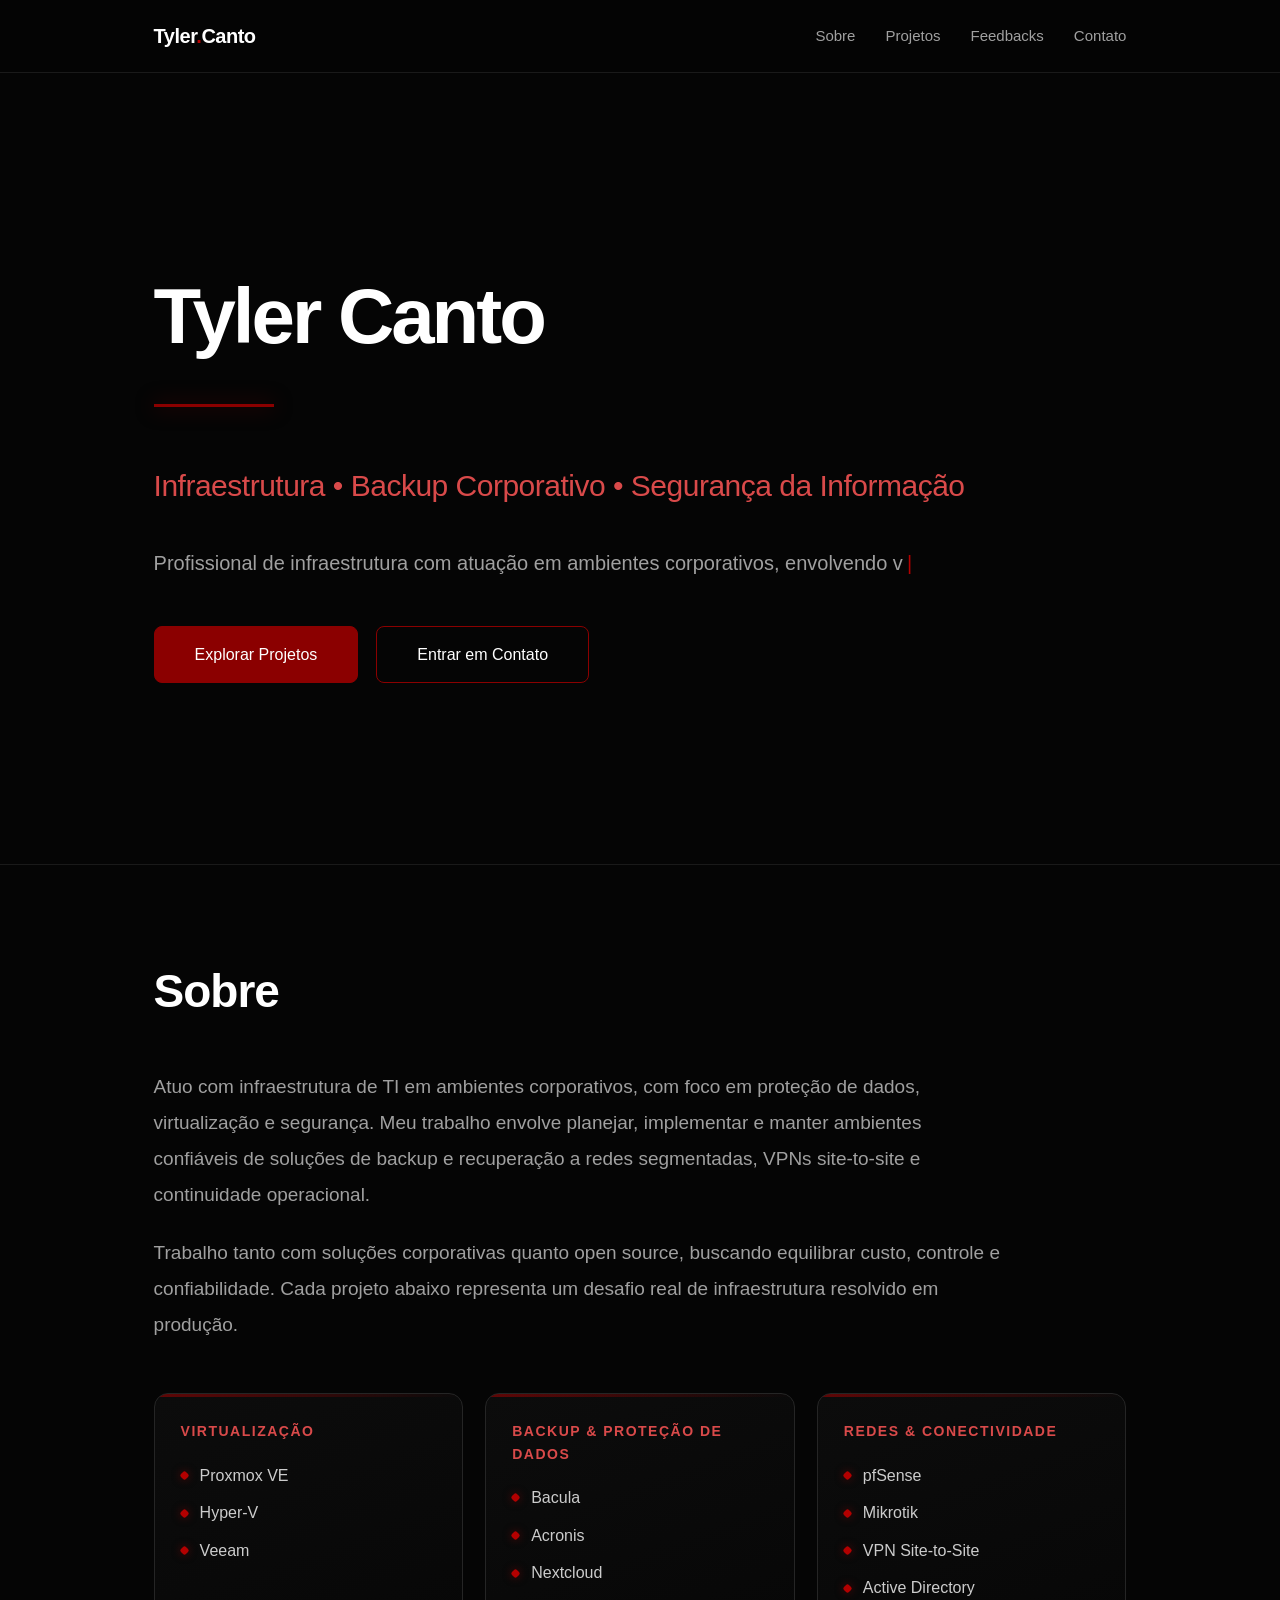
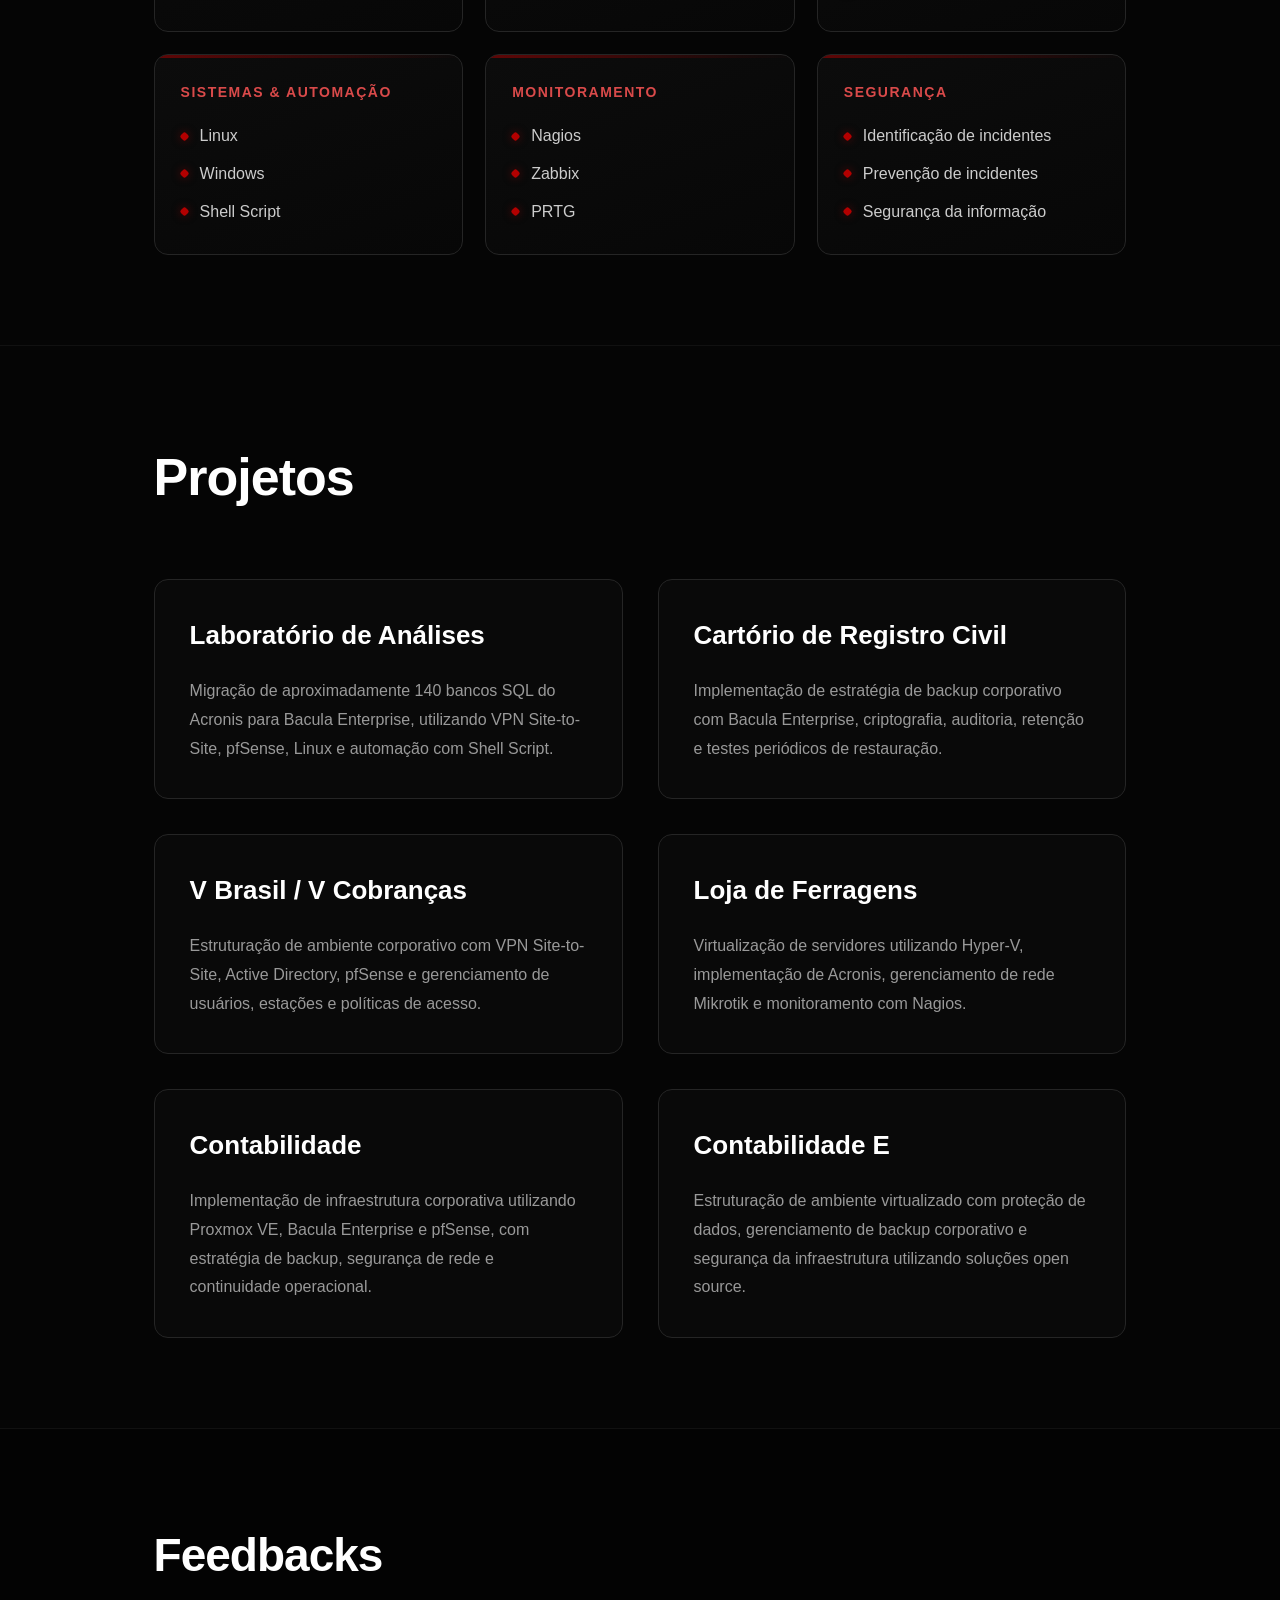
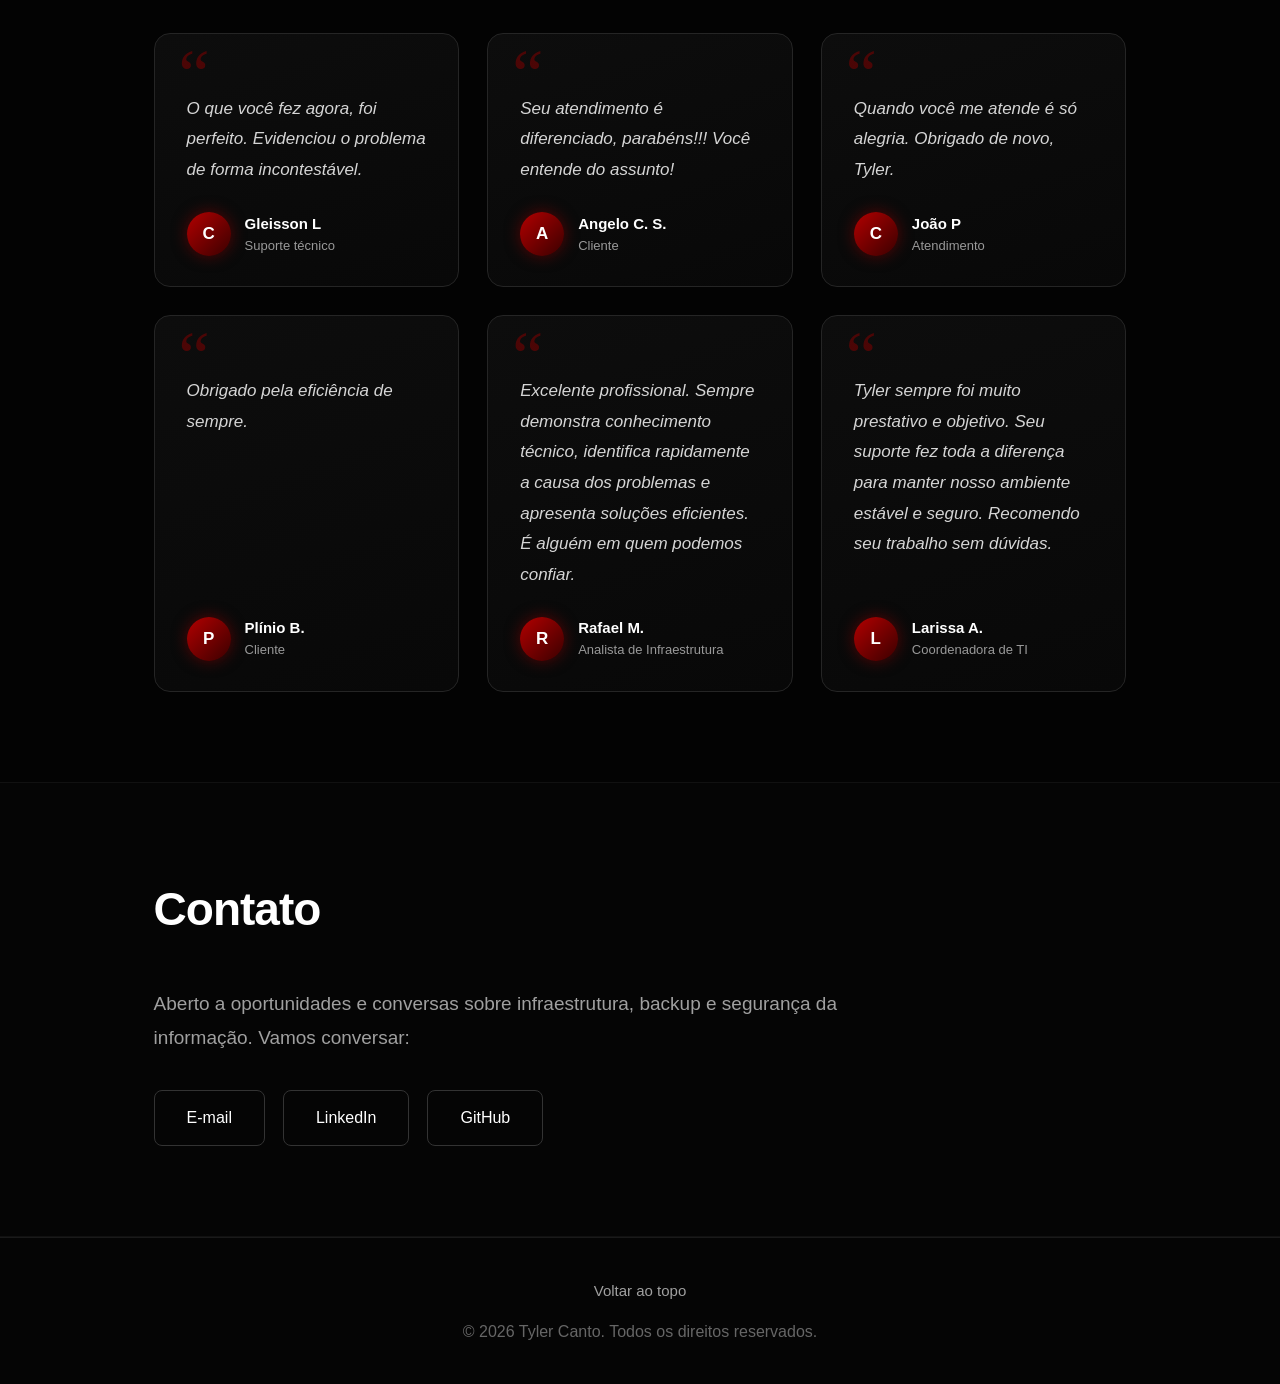
==== commit c459d967: "Refactor feedback section in index.html" ====
--- a/index.html
+++ b/index.html
@@ -192,80 +192,87 @@
             </div>
         </section>
 
-        <!-- FEEDBACKS -->
-        <section id="feedbacks" class="secao feedbacks">
-            <h2>Feedbacks</h2>
-
-            <div class="depoimentos">
-
-                <div class="depoimento">
-                    <p>O que você fez agora, foi perfeito. Evidenciou o problema de forma incontestável.</p>
-                    <div class="autor">
-                        <div class="avatar">C</div>
-                        <div>
-                            <div class="autor-nome">Gleisson L </div>
-                            <div class="autor-desc">Suporte técnico</div>
-                        </div>
-                    </div>
-                </div>
-
-                <div class="depoimento">
-                    <p>Seu atendimento é diferenciado, parabéns!!! Você entende do assunto!</p>
-                    <div class="autor">
-                        <div class="avatar">A</div>
-                        <div>
-                            <div class="autor-nome">Angelo C. S.</div>
-                            <div class="autor-desc">Cliente</div>
-                        </div>
-                    </div>
-                </div>
-
-                <div class="depoimento">
-                    <p>Quando vc me atente é só alegria. Obrigado de novo, Tyler.</p>
-                    <div class="autor">
-                        <div class="avatar">C</div>
-                        <div>
-                            <div class="autor-nome">João P</div>
-                            <div class="autor-desc">Atendimento</div>
-                        </div>
-                    </div>
-                </div>
-
-                <div class="depoimento">
-                    <p>Obrigado pela eficiência de sempre.</p>
-                    <div class="autor">
-                        <div class="avatar">P</div>
-                        <div>
-                            <div class="autor-nome">Plínio B.</div>
-                            <div class="autor-desc">Cliente</div>
-                        </div>
-                    </div>
-                </div>
-
-            </div>
-
-            <div class="depoimento">
-    <p>Excelente profissional. Sempre demonstra conhecimento técnico, identifica rapidamente a causa dos problemas e apresenta soluções eficientes. É alguém em quem podemos confiar.</p>
-    <div class="autor">
-        <div class="avatar">R</div>
-        <div>
-            <div class="autor-nome">Rafael M.</div>
-            <div class="autor-desc">Analista de Infraestrutura</div>
-        </div>
+<!-- FEEDBACKS -->
+<section id="feedbacks" class="secao feedbacks">
+    <h2>Feedbacks</h2>
+
+    <div class="depoimentos">
+
+        <div class="depoimento">
+            <p>O que você fez agora, foi perfeito. Evidenciou o problema de forma incontestável.</p>
+            <div class="autor">
+                <div class="avatar">C</div>
+                <div>
+                    <div class="autor-nome">Gleisson L</div>
+                    <div class="autor-desc">Suporte técnico</div>
+                </div>
+            </div>
+        </div>
+
+
+        <div class="depoimento">
+            <p>Seu atendimento é diferenciado, parabéns!!! Você entende do assunto!</p>
+            <div class="autor">
+                <div class="avatar">A</div>
+                <div>
+                    <div class="autor-nome">Angelo C. S.</div>
+                    <div class="autor-desc">Cliente</div>
+                </div>
+            </div>
+        </div>
+
+
+        <div class="depoimento">
+            <p>Quando você me atende é só alegria. Obrigado de novo, Tyler.</p>
+            <div class="autor">
+                <div class="avatar">C</div>
+                <div>
+                    <div class="autor-nome">João P</div>
+                    <div class="autor-desc">Atendimento</div>
+                </div>
+            </div>
+        </div>
+
+
+        <div class="depoimento">
+            <p>Obrigado pela eficiência de sempre.</p>
+            <div class="autor">
+                <div class="avatar">P</div>
+                <div>
+                    <div class="autor-nome">Plínio B.</div>
+                    <div class="autor-desc">Cliente</div>
+                </div>
+            </div>
+        </div>
+
+
+        <div class="depoimento">
+            <p>Excelente profissional. Sempre demonstra conhecimento técnico, identifica rapidamente a causa dos problemas e apresenta soluções eficientes. É alguém em quem podemos confiar.</p>
+            <div class="autor">
+                <div class="avatar">R</div>
+                <div>
+                    <div class="autor-nome">Rafael M.</div>
+                    <div class="autor-desc">Analista de Infraestrutura</div>
+                </div>
+            </div>
+        </div>
+
+
+        <div class="depoimento">
+            <p>Tyler sempre foi muito prestativo e objetivo. Seu suporte fez toda a diferença para manter nosso ambiente estável e seguro. Recomendo seu trabalho sem dúvidas.</p>
+            <div class="autor">
+                <div class="avatar">L</div>
+                <div>
+                    <div class="autor-nome">Larissa A.</div>
+                    <div class="autor-desc">Coordenadora de TI</div>
+                </div>
+            </div>
+        </div>
+
+
     </div>
-</div>
-
-<div class="depoimento">
-    <p>Tyler sempre foi muito prestativo e objetivo. Seu suporte fez toda a diferença para manter nosso ambiente estável e seguro. Recomendo seu trabalho sem dúvidas.</p>
-    <div class="autor">
-        <div class="avatar">L</div>
-        <div>
-            <div class="autor-nome">Larissa A.</div>
-            <div class="autor-desc">Coordenadora de TI</div>
-        </div>
-    </div>
-</div>        
-        </section>
+
+</section>
 
         <!-- CONTATO -->
         <section id="contato" class="secao contato">
--- a/style.css
+++ b/style.css
@@ -1,294 +1,649 @@
-<!DOCTYPE html>
-<html lang="pt-BR">
-<head>
-    <meta charset="UTF-8">
-    <meta name="viewport" content="width=device-width, initial-scale=1.0">
-
-    <title>Tyler Canto | Infraestrutura e Backup</title>
-    <meta name="description" content="Portfólio de Tyler Canto — profissional de infraestrutura corporativa, especializado em virtualização, backup, redes, Linux e segurança da informação.">
-
-    <!-- Open Graph / compartilhamento em redes sociais -->
-    <meta property="og:type" content="website">
-    <meta property="og:title" content="Tyler Canto | Infraestrutura e Backup">
-    <meta property="og:description" content="Projetos de infraestrutura corporativa: virtualização, backup, redes e segurança da informação.">
-    <meta property="og:locale" content="pt_BR">
-
-    <link rel="icon" href="favicon.ico">
-    <link rel="stylesheet" href="style.css">
-</head>
-
-<body>
-
-    <!-- NAVBAR -->
-    <nav class="navbar">
-        <a href="#topo" class="logo">Tyler<span>.</span>Canto</a>
-        <ul class="nav-links">
-            <li><a href="#sobre">Sobre</a></li>
-            <li><a href="#projetos">Projetos</a></li>
-            <li><a href="#feedbacks">Feedbacks</a></li>
-            <li><a href="#contato">Contato</a></li>
-        </ul>
-    </nav>
-
-    <!-- HERO -->
-    <header class="hero" id="topo">
-        <h1>Tyler Canto</h1>
-
-        <p class="subtitulo">
-            Infraestrutura • Backup Corporativo • Segurança da Informação
-        </p>
-
-        <p class="intro" data-texto="Profissional de infraestrutura com atuação em ambientes corporativos, envolvendo virtualização, soluções de backup, redes, Linux e segurança de dados.">
-            Profissional de infraestrutura com atuação em ambientes
-            corporativos, envolvendo virtualização, soluções de backup,
-            redes, Linux e segurança de dados.
-        </p>
-
-        <div class="btn-group">
-            <a href="#projetos" class="btn btn-primary">Explorar Projetos</a>
-            <a href="#contato" class="btn">Entrar em Contato</a>
-        </div>
-    </header>
-
-    <main>
-
-        <!-- SOBRE -->
-        <section id="sobre" class="secao sobre">
-            <h2>Sobre</h2>
-            <p>
-                Atuo com infraestrutura de TI em ambientes corporativos, com foco
-                em proteção de dados, virtualização e segurança. Meu trabalho
-                envolve planejar, implementar e manter ambientes confiáveis
-                de soluções de backup e recuperação a redes segmentadas, VPNs
-                site-to-site e continuidade operacional.
-            </p>
-            <p>
-                Trabalho tanto com soluções corporativas quanto open source,
-                buscando equilibrar custo, controle e confiabilidade. Cada
-                projeto abaixo representa um desafio real de infraestrutura
-                resolvido em produção.
-            </p>
-
-            <div class="skills">
-
-                <div class="skill-group">
-                    <h3>Virtualização</h3>
-                    <ul>
-                        <li>Proxmox VE</li>
-                        <li>Hyper-V</li>
-                        <li>Veeam</li>
-                    </ul>
-                </div>
-
-                <div class="skill-group">
-                    <h3>Backup &amp; Proteção de Dados</h3>
-                    <ul>
-                        <li>Bacula</li>
-                        <li>Acronis</li>
-                        <li>Nextcloud</li>
-                    </ul>
-                </div>
-
-                <div class="skill-group">
-                    <h3>Redes &amp; Conectividade</h3>
-                    <ul>
-                        <li>pfSense</li>
-                        <li>Mikrotik</li>
-                        <li>VPN Site-to-Site</li>
-                        <li>Active Directory</li>
-                    </ul>
-                </div>
-
-                <div class="skill-group">
-                    <h3>Sistemas &amp; Automação</h3>
-                    <ul>
-                        <li>Linux</li>
-                        <li>Windows</li>
-                        <li>Shell Script</li>
-                    </ul>
-                </div>
-
-                <div class="skill-group">
-                    <h3>Monitoramento</h3>
-                    <ul>
-                        <li>Nagios</li>
-                        <li>Zabbix</li>
-                        <li>PRTG</li>
-                    </ul>
-                </div>
-
-                <div class="skill-group">
-                    <h3>Segurança</h3>
-                    <ul>
-                        <li>Identificação de incidentes</li>
-                        <li>Prevenção de incidentes</li>
-                        <li>Segurança da informação</li>
-                    </ul>
-                </div>
-
-            </div>
-        </section>
-
-        <!-- PROJETOS -->
-        <section id="projetos" class="projetos">
-            <h2>Projetos</h2>
-
-            <div class="cards">
-
-                <a href="laboratorio-c.html" class="card" aria-label="Ver detalhes do projeto: Laboratório de Análises">
-                    <h3>Laboratório de Análises</h3>
-                    <p>
-                        Migração de aproximadamente 140 bancos SQL do Acronis
-                        para Bacula Enterprise, utilizando VPN Site-to-Site,
-                        pfSense, Linux e automação com Shell Script.
-                    </p>
-                </a>
-
-                <a href="cartorio-p.html" class="card" aria-label="Ver detalhes do projeto: Cartório de Registro Civil">
-                    <h3>Cartório de Registro Civil</h3>
-                    <p>
-                        Implementação de estratégia de backup corporativo com
-                        Bacula Enterprise, criptografia, auditoria, retenção
-                        e testes periódicos de restauração.
-                    </p>
-                </a>
-
-                <a href="vbrasil.html" class="card" aria-label="Ver detalhes do projeto: V Brasil / V Cobranças">
-                    <h3>V Brasil / V Cobranças</h3>
-                    <p>
-                        Estruturação de ambiente corporativo com VPN Site-to-Site,
-                        Active Directory, pfSense e gerenciamento de usuários,
-                        estações e políticas de acesso.
-                    </p>
-                </a>
-
-                <a href="universo-p.html" class="card" aria-label="Ver detalhes do projeto: Loja de Ferragens">
-                    <h3>Loja de Ferragens</h3>
-                    <p>
-                        Virtualização de servidores utilizando Hyper-V,
-                        implementação de Acronis, gerenciamento de rede Mikrotik
-                        e monitoramento com Nagios.
-                    </p>
-                </a>
-
-                <a href="contabilidade-a.html" class="card" aria-label="Ver detalhes do projeto: Contabilidade">
-                    <h3>Contabilidade</h3>
-                    <p>
-                        Implementação de infraestrutura corporativa utilizando
-                        Proxmox VE, Bacula Enterprise e pfSense, com estratégia
-                        de backup, segurança de rede e continuidade operacional.
-                    </p>
-                </a>
-
-                <a href="contabilidade-e.html" class="card" aria-label="Ver detalhes do projeto: Contabilidade E">
-                    <h3>Contabilidade E</h3>
-                    <p>
-                        Estruturação de ambiente virtualizado com proteção de
-                        dados, gerenciamento de backup corporativo e segurança
-                        da infraestrutura utilizando soluções open source.
-                    </p>
-                </a>
-
-            </div>
-        </section>
-
-<!-- FEEDBACKS -->
-<section id="feedbacks" class="secao feedbacks">
-    <h2>Feedbacks</h2>
-
-    <div class="depoimentos">
-
-        <div class="depoimento">
-            <p>O que você fez agora, foi perfeito. Evidenciou o problema de forma incontestável.</p>
-            <div class="autor">
-                <div class="avatar">G</div>
-                <div>
-                    <div class="autor-nome">Gleisson L.</div>
-                    <div class="autor-desc">Suporte Técnico</div>
-                </div>
-            </div>
-        </div>
-
-        <div class="depoimento">
-            <p>Seu atendimento é diferenciado, parabéns!!! Você entende do assunto!</p>
-            <div class="autor">
-                <div class="avatar">A</div>
-                <div>
-                    <div class="autor-nome">Angelo C. S.</div>
-                    <div class="autor-desc">Cliente</div>
-                </div>
-            </div>
-        </div>
-
-        <div class="depoimento">
-            <p>Quando você me atende é só alegria. Obrigado de novo, Tyler.</p>
-            <div class="autor">
-                <div class="avatar">J</div>
-                <div>
-                    <div class="autor-nome">João P.</div>
-                    <div class="autor-desc">Atendimento</div>
-                </div>
-            </div>
-        </div>
-
-        <div class="depoimento">
-            <p>Obrigado pela eficiência de sempre.</p>
-            <div class="autor">
-                <div class="avatar">P</div>
-                <div>
-                    <div class="autor-nome">Plínio B.</div>
-                    <div class="autor-desc">Cliente</div>
-                </div>
-            </div>
-        </div>
-
-        <div class="depoimento">
-            <p>Excelente profissional. Sempre demonstra conhecimento técnico, identifica rapidamente a causa dos problemas e apresenta soluções eficientes. É alguém em quem podemos confiar.</p>
-            <div class="autor">
-                <div class="avatar">R</div>
-                <div>
-                    <div class="autor-nome">Rafael M.</div>
-                    <div class="autor-desc">Analista de Infraestrutura</div>
-                </div>
-            </div>
-        </div>
-
-        <div class="depoimento">
-            <p>Tyler sempre foi muito prestativo e objetivo. Seu suporte fez toda a diferença para manter nosso ambiente estável e seguro. Recomendo seu trabalho sem dúvidas.</p>
-            <div class="autor">
-                <div class="avatar">L</div>
-                <div>
-                    <div class="autor-nome">Larissa A.</div>
-                    <div class="autor-desc">Coordenadora de TI</div>
-                </div>
-            </div>
-        </div>
-
-    </div>
-</section>
-
-        <!-- CONTATO -->
-        <section id="contato" class="secao contato">
-            <h2>Contato</h2>
-            <p>
-                Aberto a oportunidades e conversas sobre infraestrutura,
-                backup e segurança da informação. Vamos conversar:
-            </p>
-
-            <div class="contato-links">
-                <a href="mailto:tylercanto23@gmail.com">E-mail</a>
-                <a href="https://www.linkedin.com/in/tyler-canto/" target="_blank" rel="noopener">LinkedIn</a>
-                <a href="https://github.com/tylercanto" target="_blank" rel="noopener">GitHub</a>
-            </div>
-        </section>
-
-    </main>
-
-    <footer>
-        <a href="#topo" class="voltar-topo">Voltar ao topo</a>
-        <p>&copy; <span id="ano">2026</span> Tyler Canto. Todos os direitos reservados.</p>
-    </footer>
-
-    <script src="script.js" defer></script>
-</body>
-</html>
+/* ==========================
+   RESET / VARIAVEIS
+========================== */
+
+:root {
+    --bg: #050505;
+    --bg-card: #0a0a0a;
+    --border: #252525;
+    --text: #e5e5e5;
+    --text-muted: #a0a0a0;
+    --text-dim: #999;
+    --accent: #8b0000;
+    --accent-strong: #b30000;
+    --accent-glow: rgba(139, 0, 0, 0.6);
+    --max-width: 1200px;
+}
+
+* {
+    margin: 0;
+    padding: 0;
+    box-sizing: border-box;
+}
+
+html {
+    scroll-behavior: smooth;
+}
+
+body {
+    background: var(--bg);
+    color: var(--text);
+    font-family: "Segoe UI", Arial, Helvetica, sans-serif;
+    line-height: 1.6;
+}
+
+a {
+    color: inherit;
+}
+
+/* ==========================
+   NAVBAR
+========================== */
+
+.navbar {
+    position: sticky;
+    top: 0;
+    z-index: 100;
+    display: flex;
+    justify-content: space-between;
+    align-items: center;
+    padding: 20px 12%;
+    background: rgba(5, 5, 5, 0.85);
+    backdrop-filter: blur(10px);
+    border-bottom: 1px solid #1a1a1a;
+}
+
+.navbar .logo {
+    font-size: 20px;
+    font-weight: 700;
+    color: #fff;
+    text-decoration: none;
+    letter-spacing: -0.5px;
+}
+
+.navbar .logo span {
+    color: var(--accent-strong);
+}
+
+.nav-links {
+    display: flex;
+    gap: 30px;
+    list-style: none;
+}
+
+.nav-links a {
+    text-decoration: none;
+    color: var(--text-muted);
+    font-size: 15px;
+    transition: 0.3s;
+}
+
+.nav-links a:hover {
+    color: #fff;
+}
+
+/* ==========================
+   HERO
+========================== */
+
+.hero {
+    min-height: 88vh;
+    display: flex;
+    flex-direction: column;
+    justify-content: center;
+    align-items: flex-start;
+    padding: 80px 12%;
+    border-bottom: 1px solid #1a1a1a;
+}
+
+.hero h1 {
+    font-size: 78px;
+    font-weight: 700;
+    letter-spacing: -3px;
+    color: #fff;
+    margin-bottom: 20px;
+}
+
+.hero h1::after {
+    content: "";
+    display: block;
+    width: 120px;
+    height: 3px;
+    background: var(--accent);
+    margin-top: 25px;
+    box-shadow: 0 0 20px var(--accent-glow);
+}
+
+.hero .subtitulo {
+    margin-top: 35px;
+    max-width: 900px;
+    font-size: 30px;
+    font-weight: 400;
+    color: #d94a4a;
+    letter-spacing: -0.5px;
+}
+
+.hero p.intro {
+    margin-top: 35px;
+    max-width: 850px;
+    font-size: 20px;
+    line-height: 1.8;
+    color: var(--text-muted);
+    min-height: 1.8em;
+}
+
+.typing::after {
+    content: "|";
+    margin-left: 4px;
+    color: var(--accent-strong);
+    animation: cursor 1s infinite;
+}
+
+@keyframes cursor {
+    50% { opacity: 0; }
+}
+
+/* ==========================
+   BOTOES
+========================== */
+
+.btn-group {
+    display: flex;
+    flex-wrap: wrap;
+    gap: 18px;
+    margin-top: 45px;
+}
+
+.btn {
+    padding: 15px 40px;
+    border: 1px solid var(--accent);
+    border-radius: 8px;
+    color: #fff;
+    text-decoration: none;
+    transition: 0.3s;
+    display: inline-block;
+}
+
+.btn:hover {
+    background: var(--accent);
+    box-shadow: 0 0 30px var(--accent-glow);
+}
+
+.btn-primary {
+    background: var(--accent);
+}
+
+.btn-primary:hover {
+    background: var(--accent-strong);
+}
+
+/* ==========================
+   SECOES GENERICAS
+========================== */
+
+.secao {
+    padding: 90px 12%;
+    border-bottom: 1px solid #111;
+}
+
+.secao > h2 {
+    font-size: 46px;
+    color: #fff;
+    margin-bottom: 40px;
+    letter-spacing: -1px;
+}
+
+.sobre p {
+    max-width: 850px;
+    font-size: 19px;
+    line-height: 1.9;
+    color: var(--text-muted);
+    margin-bottom: 22px;
+}
+
+/* ==========================
+   SKILLS (competencias)
+========================== */
+
+.skills {
+    margin-top: 50px;
+    display: grid;
+    grid-template-columns: repeat(auto-fit, minmax(260px, 1fr));
+    gap: 22px;
+}
+
+.skill-group {
+    background: linear-gradient(160deg, #0c0c0c 0%, #070707 100%);
+    border: 1px solid var(--border);
+    border-radius: 14px;
+    padding: 26px 26px 30px;
+    transition: 0.35s;
+    position: relative;
+    overflow: hidden;
+}
+
+.skill-group::before {
+    content: "";
+    position: absolute;
+    top: 0;
+    left: 0;
+    width: 100%;
+    height: 3px;
+    background: linear-gradient(90deg, var(--accent-strong), transparent);
+    opacity: 0.5;
+    transition: 0.35s;
+}
+
+.skill-group:hover {
+    transform: translateY(-6px);
+    border-color: var(--accent);
+    box-shadow: 0 15px 35px rgba(0, 0, 0, 0.7);
+}
+
+.skill-group:hover::before {
+    opacity: 1;
+    box-shadow: 0 0 18px var(--accent-glow);
+}
+
+.skill-group h3 {
+    font-size: 14px;
+    text-transform: uppercase;
+    letter-spacing: 1.5px;
+    color: #d94a4a;
+    margin-bottom: 20px;
+    font-weight: 600;
+}
+
+.skill-group ul {
+    list-style: none;
+    display: flex;
+    flex-direction: column;
+    gap: 12px;
+}
+
+.skill-group li {
+    display: flex;
+    align-items: center;
+    gap: 12px;
+    color: #ccc;
+    font-size: 16px;
+    transition: 0.25s;
+}
+
+.skill-group li::before {
+    content: "";
+    width: 7px;
+    height: 7px;
+    border-radius: 2px;
+    background: var(--accent-strong);
+    box-shadow: 0 0 8px var(--accent-glow);
+    transform: rotate(45deg);
+    flex-shrink: 0;
+    transition: 0.25s;
+}
+
+.skill-group li:hover {
+    color: #fff;
+    transform: translateX(4px);
+}
+
+.skill-group li:hover::before {
+    background: #ff4d4d;
+    box-shadow: 0 0 14px rgba(255, 77, 77, 0.8);
+}
+
+/* ==========================
+   FEEDBACKS / DEPOIMENTOS
+========================== */
+
+.feedbacks {
+    background: #030303;
+}
+
+.depoimentos {
+    margin-top: 20px;
+    display: grid;
+    grid-template-columns: repeat(auto-fit, minmax(300px, 1fr));
+    gap: 28px;
+}
+
+.depoimento {
+    background: linear-gradient(160deg, #0d0d0d 0%, #080808 100%);
+    border: 1px solid var(--border);
+    border-radius: 16px;
+    padding: 34px 32px 30px;
+    position: relative;
+    transition: 0.35s;
+    display: flex;
+    flex-direction: column;
+}
+
+.depoimento::before {
+    content: "\201C";
+    position: absolute;
+    top: 6px;
+    left: 24px;
+    font-size: 70px;
+    line-height: 1;
+    color: var(--accent);
+    opacity: 0.5;
+    font-family: Georgia, "Times New Roman", serif;
+}
+
+.depoimento:hover {
+    transform: translateY(-8px);
+    border-color: var(--accent);
+    box-shadow: 0 15px 35px rgba(0, 0, 0, 0.7);
+}
+
+.depoimento p {
+    position: relative;
+    z-index: 1;
+    margin-top: 26px;
+    color: #d5d5d5;
+    font-size: 17px;
+    line-height: 1.8;
+    font-style: italic;
+    flex-grow: 1;
+}
+
+.depoimento .autor {
+    display: flex;
+    align-items: center;
+    gap: 14px;
+    margin-top: 26px;
+}
+
+.depoimento .avatar {
+    width: 44px;
+    height: 44px;
+    border-radius: 50%;
+    background: linear-gradient(135deg, var(--accent-strong), #3a0000);
+    display: flex;
+    align-items: center;
+    justify-content: center;
+    color: #fff;
+    font-weight: 700;
+    font-size: 17px;
+    flex-shrink: 0;
+    box-shadow: 0 0 15px var(--accent-glow);
+}
+
+.depoimento .autor-nome {
+    color: #fff;
+    font-weight: 600;
+    font-size: 15px;
+}
+
+.depoimento .autor-desc {
+    color: var(--text-dim);
+    font-size: 13px;
+}
+
+/* ==========================
+   PROJETOS
+========================== */
+
+.projetos {
+    padding: 90px 12%;
+    border-bottom: 1px solid #111;
+}
+
+.projetos > h2 {
+    font-size: 52px;
+    color: #fff;
+    margin-bottom: 60px;
+    letter-spacing: -1px;
+}
+
+.cards {
+    display: grid;
+    grid-template-columns: repeat(auto-fit, minmax(320px, 1fr));
+    gap: 35px;
+}
+
+/* ==========================
+   CARDS
+========================== */
+
+.card {
+    background: #090909;
+    border: 1px solid var(--border);
+    border-radius: 14px;
+    padding: 35px;
+    text-decoration: none;
+    color: #fff;
+    transition: 0.4s;
+    position: relative;
+    overflow: hidden;
+}
+
+.card::before {
+    content: "";
+    position: absolute;
+    left: 0;
+    top: 0;
+    width: 3px;
+    height: 0%;
+    background: var(--accent);
+    transition: 0.4s;
+}
+
+.card:hover::before {
+    height: 100%;
+}
+
+.card:hover {
+    transform: translateY(-10px);
+    border-color: var(--accent);
+    box-shadow: 0 15px 35px rgba(0, 0, 0, 0.8);
+}
+
+.card h3 {
+    font-size: 26px;
+    color: #fff;
+    margin-bottom: 20px;
+}
+
+.card p {
+    color: var(--text-dim);
+    line-height: 1.8;
+}
+
+/* ==========================
+   CONTATO
+========================== */
+
+.contato p {
+    max-width: 700px;
+    font-size: 19px;
+    color: var(--text-muted);
+    margin-bottom: 35px;
+    line-height: 1.8;
+}
+
+.contato-links {
+    display: flex;
+    flex-wrap: wrap;
+    gap: 18px;
+}
+
+.contato-links a {
+    padding: 14px 32px;
+    border: 1px solid #333;
+    border-radius: 8px;
+    color: #fff;
+    text-decoration: none;
+    transition: 0.3s;
+}
+
+.contato-links a:hover {
+    border-color: var(--accent);
+    background: var(--accent);
+    box-shadow: 0 0 25px var(--accent-glow);
+}
+
+/* ==========================
+   DETALHES DO PROJETO
+========================== */
+
+.projeto-detalhes {
+    max-width: var(--max-width);
+    padding: 80px 12%;
+}
+
+.projeto-detalhes h2 {
+    margin-top: 75px;
+    margin-bottom: 25px;
+    font-size: 36px;
+    color: #fff;
+    display: flex;
+    align-items: center;
+    gap: 15px;
+}
+
+.section-icon {
+    color: var(--accent);
+    font-size: 28px;
+    display: inline-block;
+    transition: 0.4s;
+    text-shadow: 0 0 15px var(--accent-glow);
+}
+
+.projeto-detalhes h2:hover .section-icon {
+    transform: rotate(45deg);
+    color: var(--accent-strong);
+}
+
+.projeto-detalhes p {
+    max-width: 1000px;
+    color: #b0b0b0;
+    font-size: 18px;
+    line-height: 1.9;
+    margin-bottom: 25px;
+}
+
+.projeto-detalhes ul {
+    margin-left: 25px;
+    color: var(--text-dim);
+    line-height: 2;
+}
+
+.projeto-detalhes li {
+    margin-bottom: 8px;
+}
+
+.projeto-detalhes strong {
+    color: #fff;
+}
+
+/* ==========================
+   TAGS
+========================== */
+
+.tags {
+    display: flex;
+    flex-wrap: wrap;
+    gap: 15px;
+    margin-top: 30px;
+}
+
+.tags span {
+    background: var(--bg-card);
+    border: 1px solid #333;
+    padding: 10px 20px;
+    border-radius: 30px;
+    color: #ccc;
+    transition: 0.3s;
+}
+
+.tags span:hover {
+    border-color: var(--accent);
+    color: #fff;
+    box-shadow: 0 0 20px var(--accent-glow);
+}
+
+/* ==========================
+   BOTAO VOLTAR
+========================== */
+
+.voltar {
+    display: inline-block;
+    margin-top: 60px;
+    padding: 14px 35px;
+    border: 1px solid var(--accent);
+    border-radius: 8px;
+    color: #fff;
+    text-decoration: none;
+    transition: 0.3s;
+}
+
+.voltar:hover {
+    background: var(--accent);
+    box-shadow: 0 0 25px var(--accent-glow);
+}
+
+/* ==========================
+   RODAPE
+========================== */
+
+footer {
+    padding: 40px 12%;
+    text-align: center;
+    color: #666;
+    border-top: 1px solid #1a1a1a;
+}
+
+footer .voltar-topo {
+    display: inline-block;
+    margin-bottom: 16px;
+    color: var(--text-muted);
+    text-decoration: none;
+    font-size: 15px;
+    transition: 0.3s;
+}
+
+footer .voltar-topo:hover {
+    color: #fff;
+}
+
+footer .footer-links {
+    display: flex;
+    justify-content: center;
+    gap: 25px;
+    margin-bottom: 18px;
+    flex-wrap: wrap;
+}
+
+footer .footer-links a {
+    color: var(--text-muted);
+    text-decoration: none;
+    transition: 0.3s;
+}
+
+footer .footer-links a:hover {
+    color: #fff;
+}
+
+/* ==========================
+   RESPONSIVO
+========================== */
+
+@media (max-width: 768px) {
+    .navbar { padding: 16px 6%; }
+    .nav-links { gap: 18px; }
+    .nav-links a { font-size: 14px; }
+
+    .hero { padding: 60px 8%; }
+    .hero h1 { font-size: 45px; }
+    .hero .subtitulo { font-size: 22px; }
+    .hero p.intro { font-size: 17px; }
+
+    .secao,
+    .projetos { padding: 60px 8%; }
+    .secao > h2 { font-size: 34px; }
+    .projetos > h2 { font-size: 38px; }
+
+    .projeto-detalhes { padding: 60px 8%; }
+    .projeto-detalhes h2 { font-size: 28px; }
+}
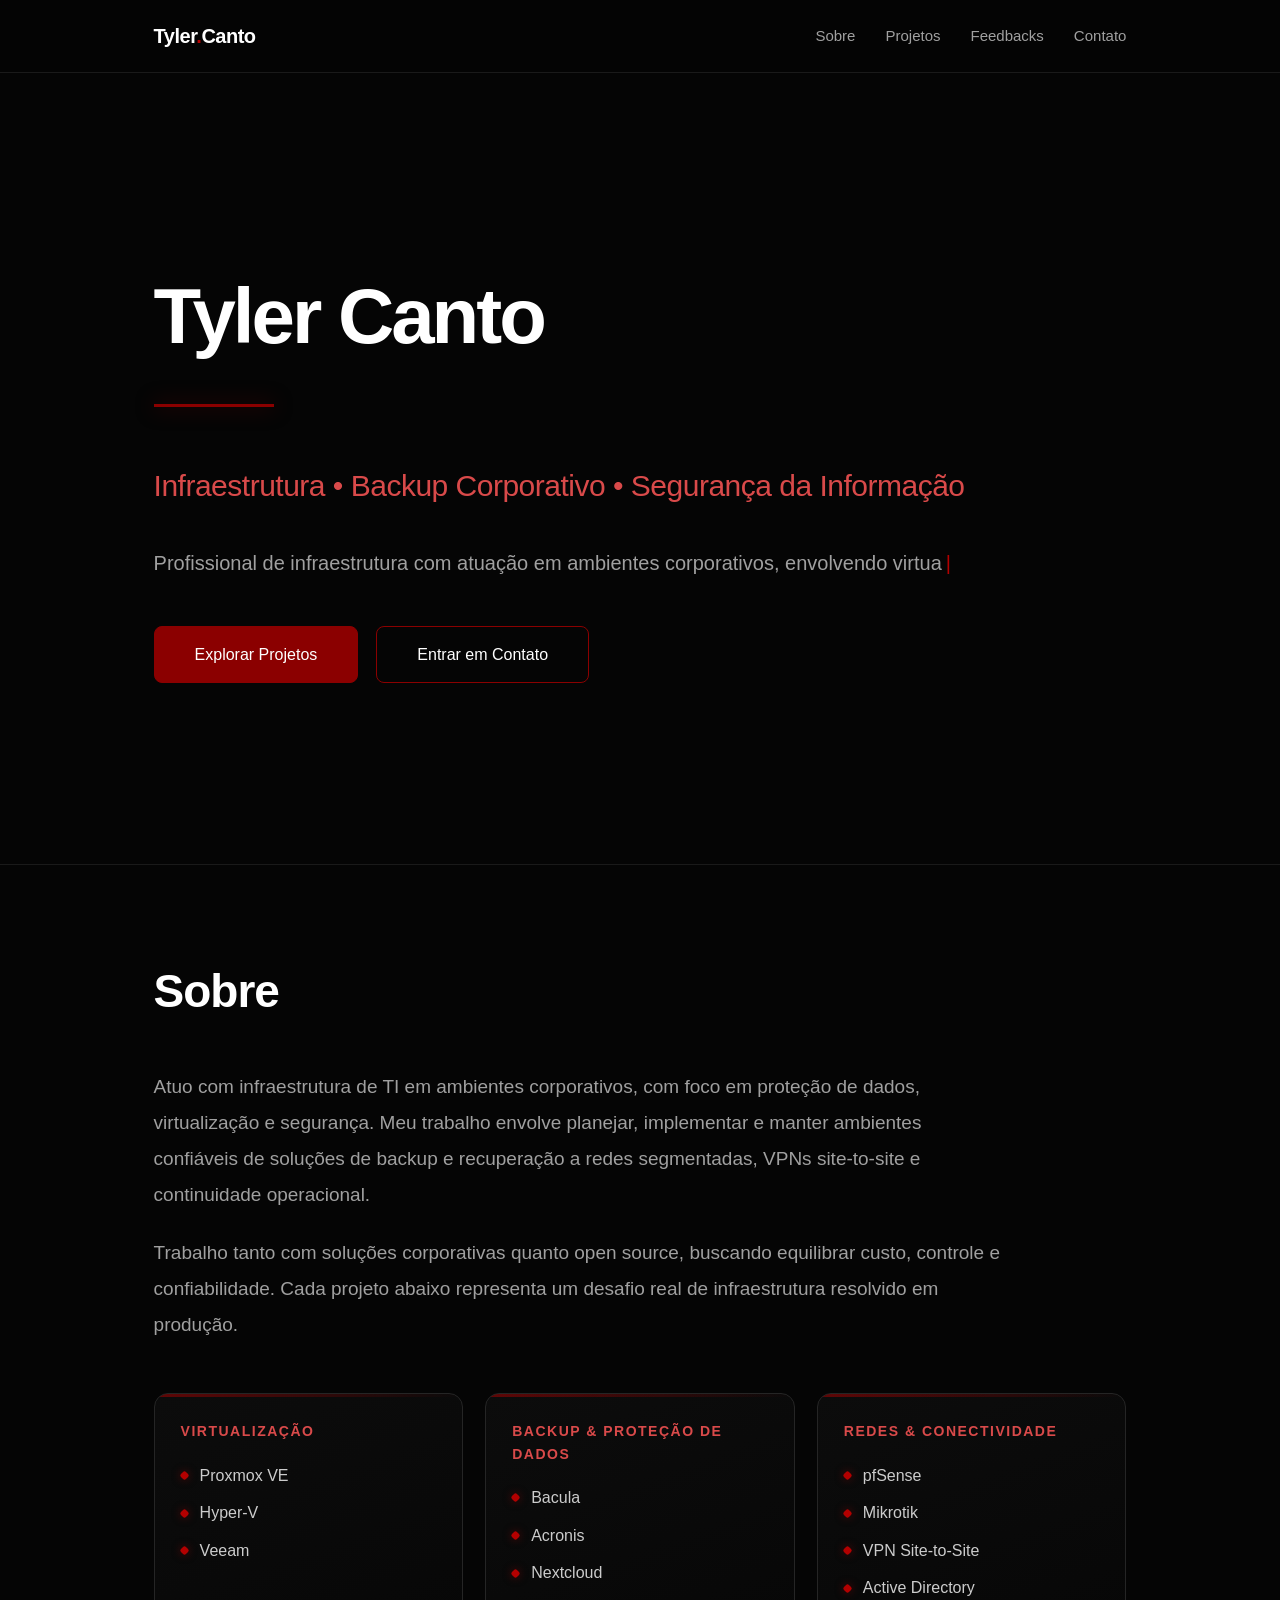
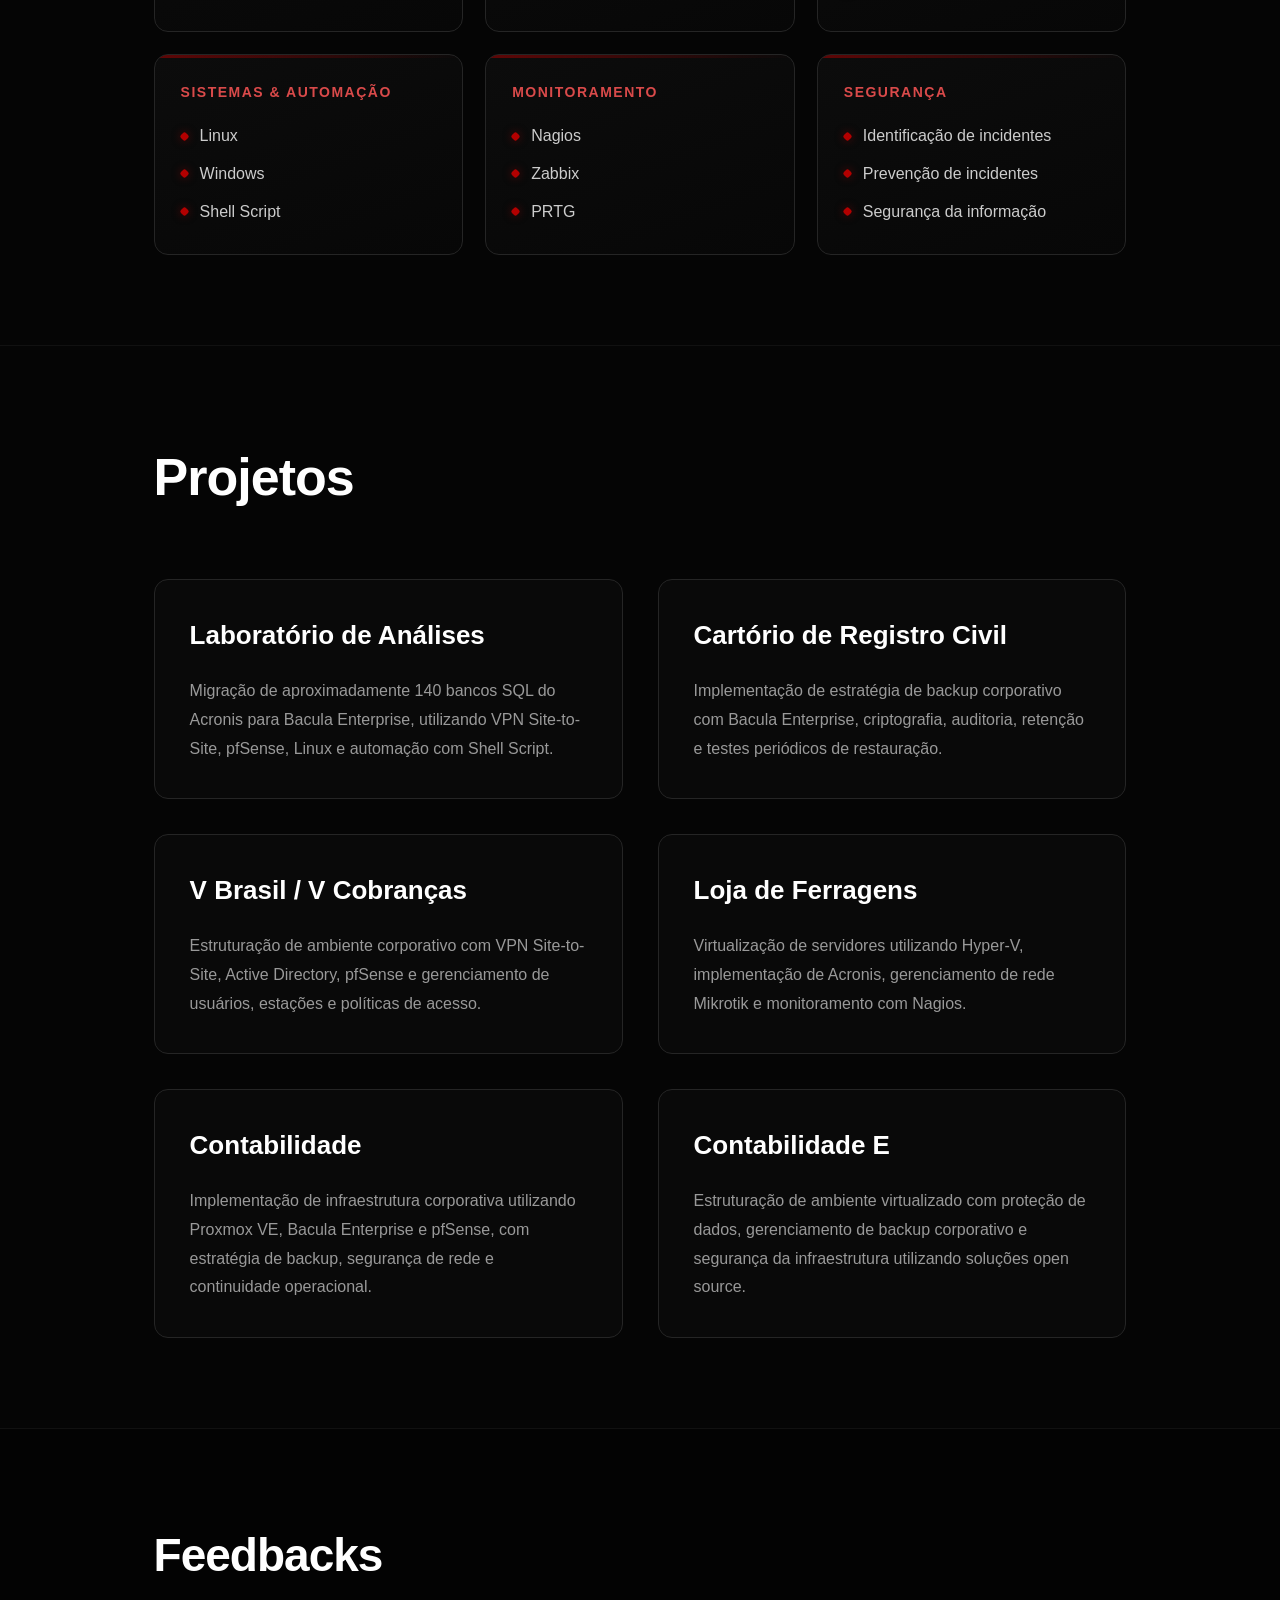
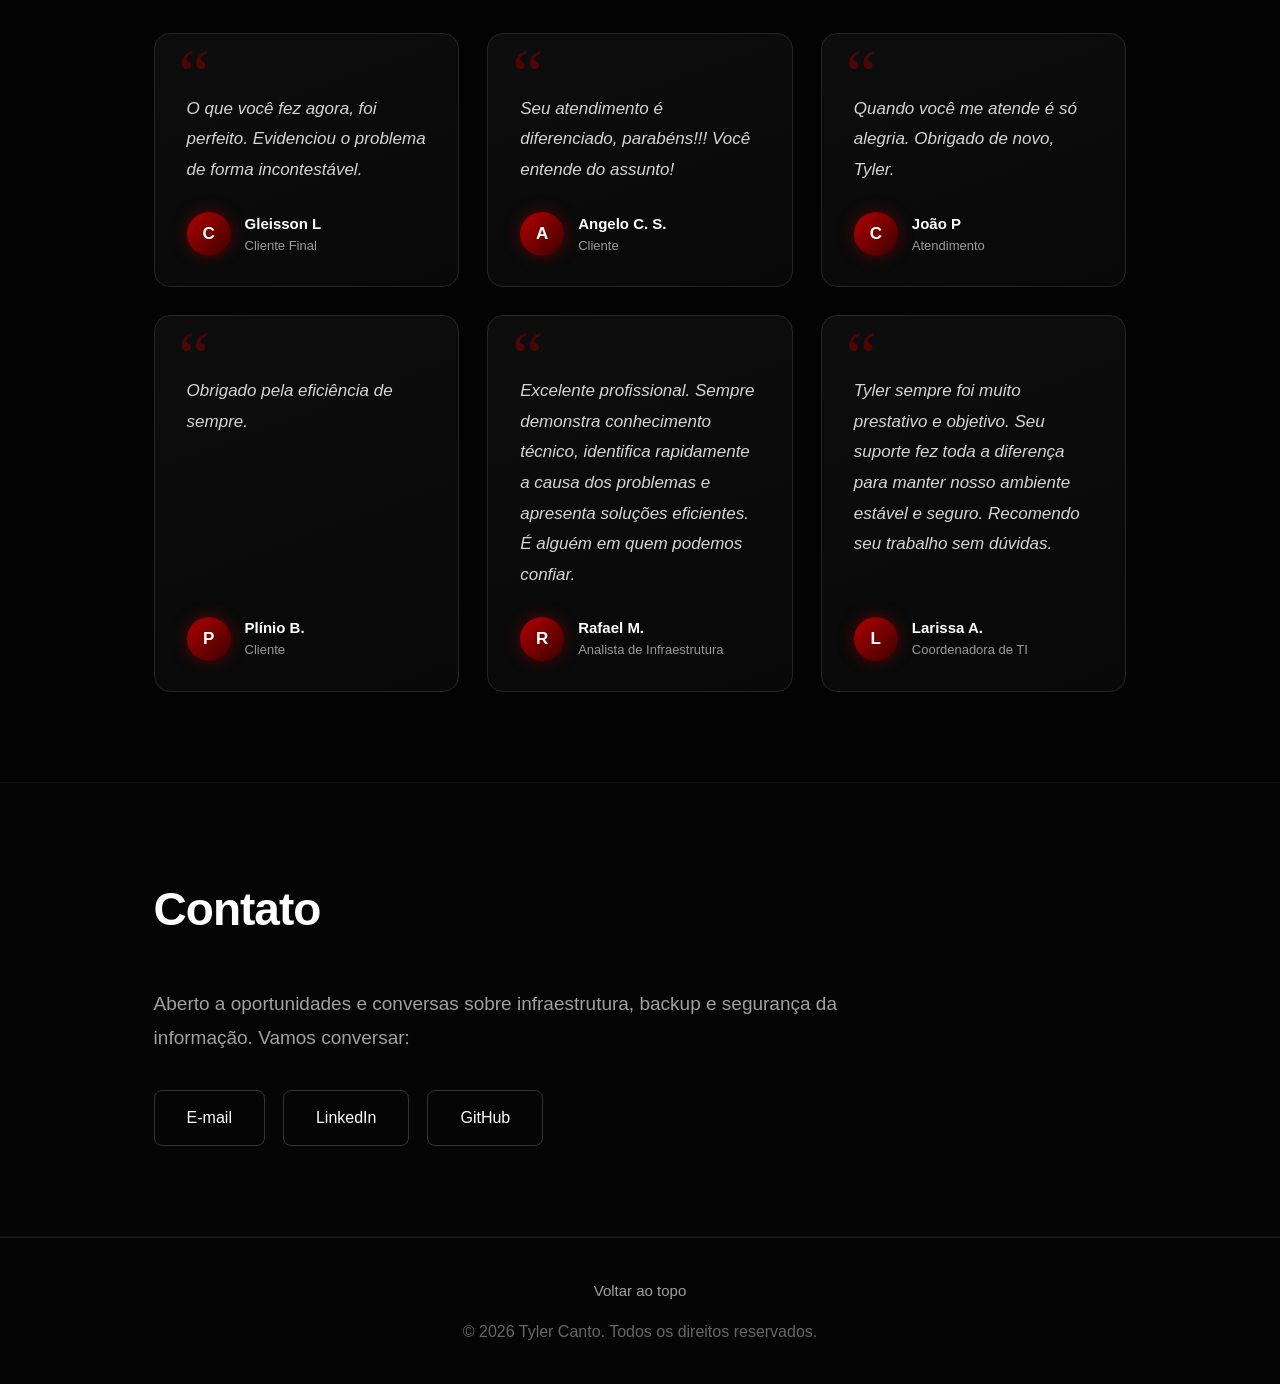
==== commit 6640d81f: "Update author description from 'Suporte técnico' to 'Cliente Final'" ====
--- a/index.html
+++ b/index.html
@@ -204,7 +204,7 @@
                 <div class="avatar">C</div>
                 <div>
                     <div class="autor-nome">Gleisson L</div>
-                    <div class="autor-desc">Suporte técnico</div>
+                    <div class="autor-desc">Cliente Final</div>
                 </div>
             </div>
         </div>
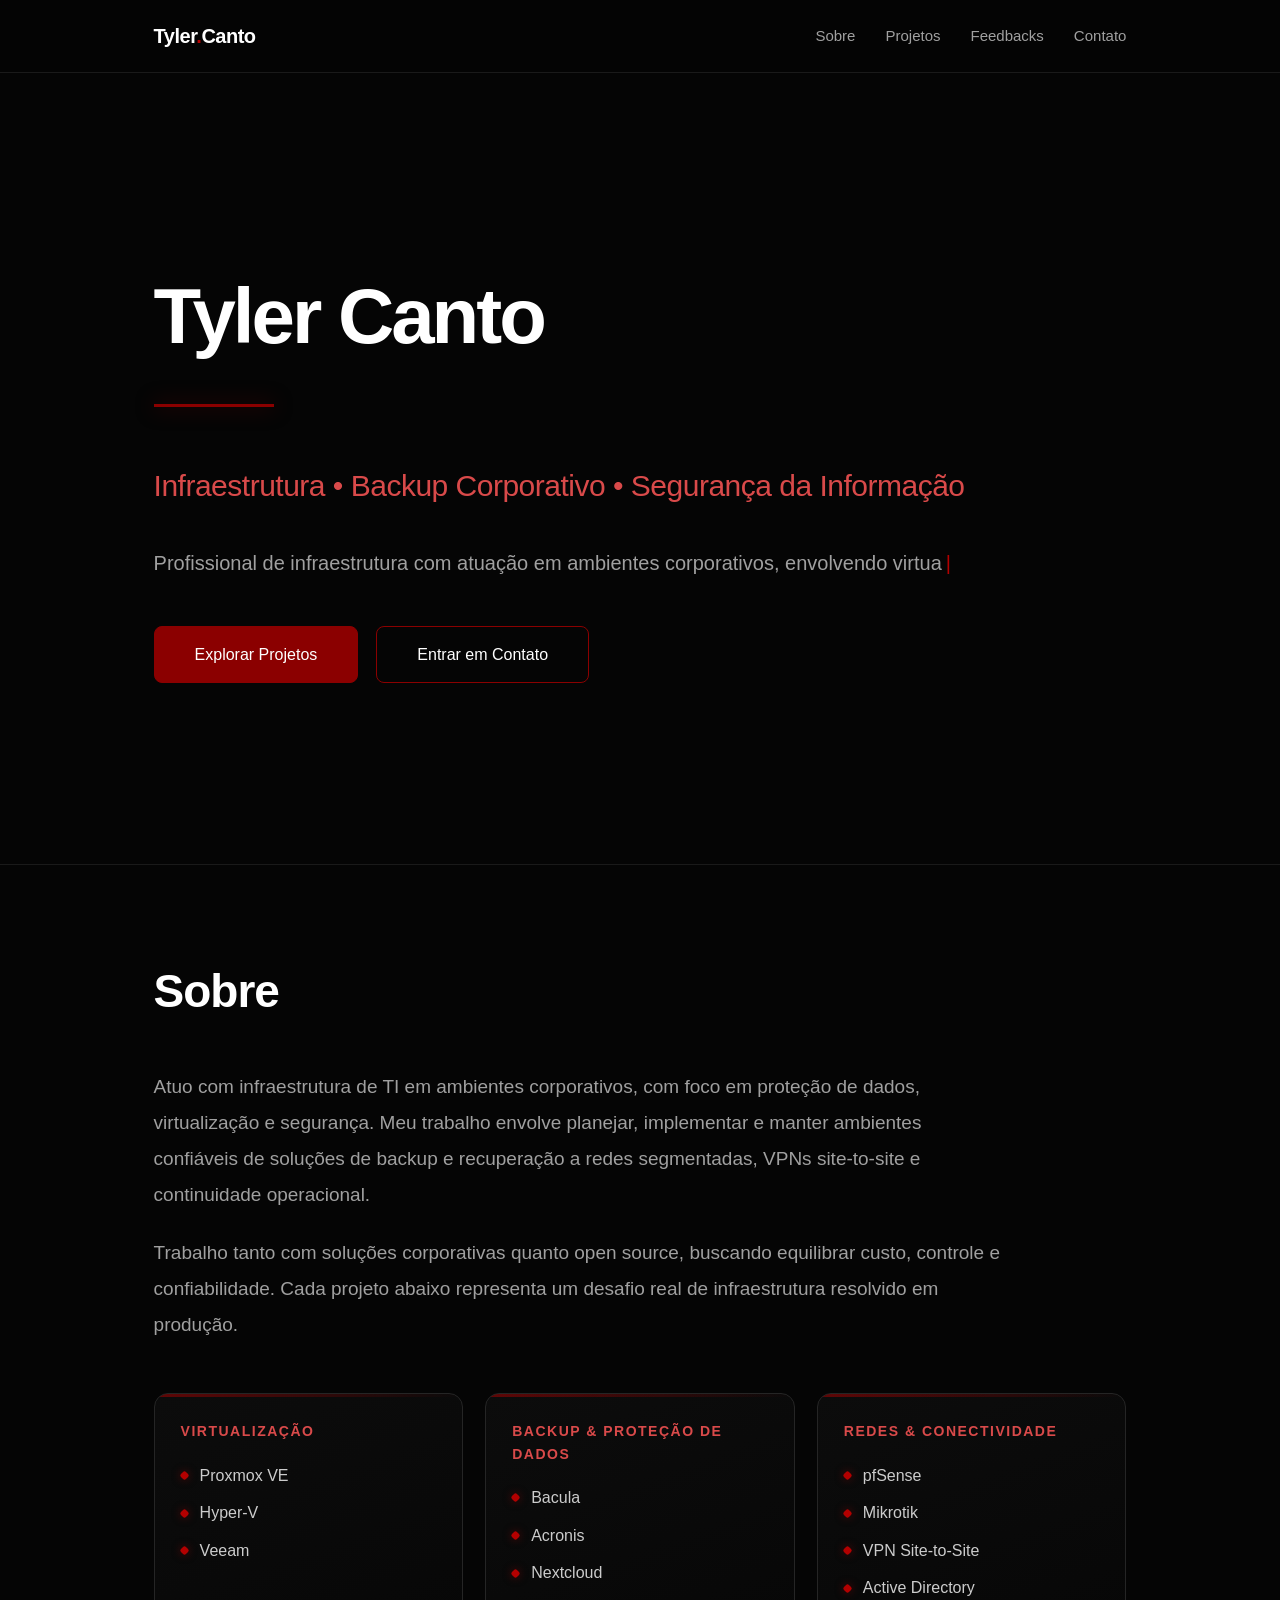
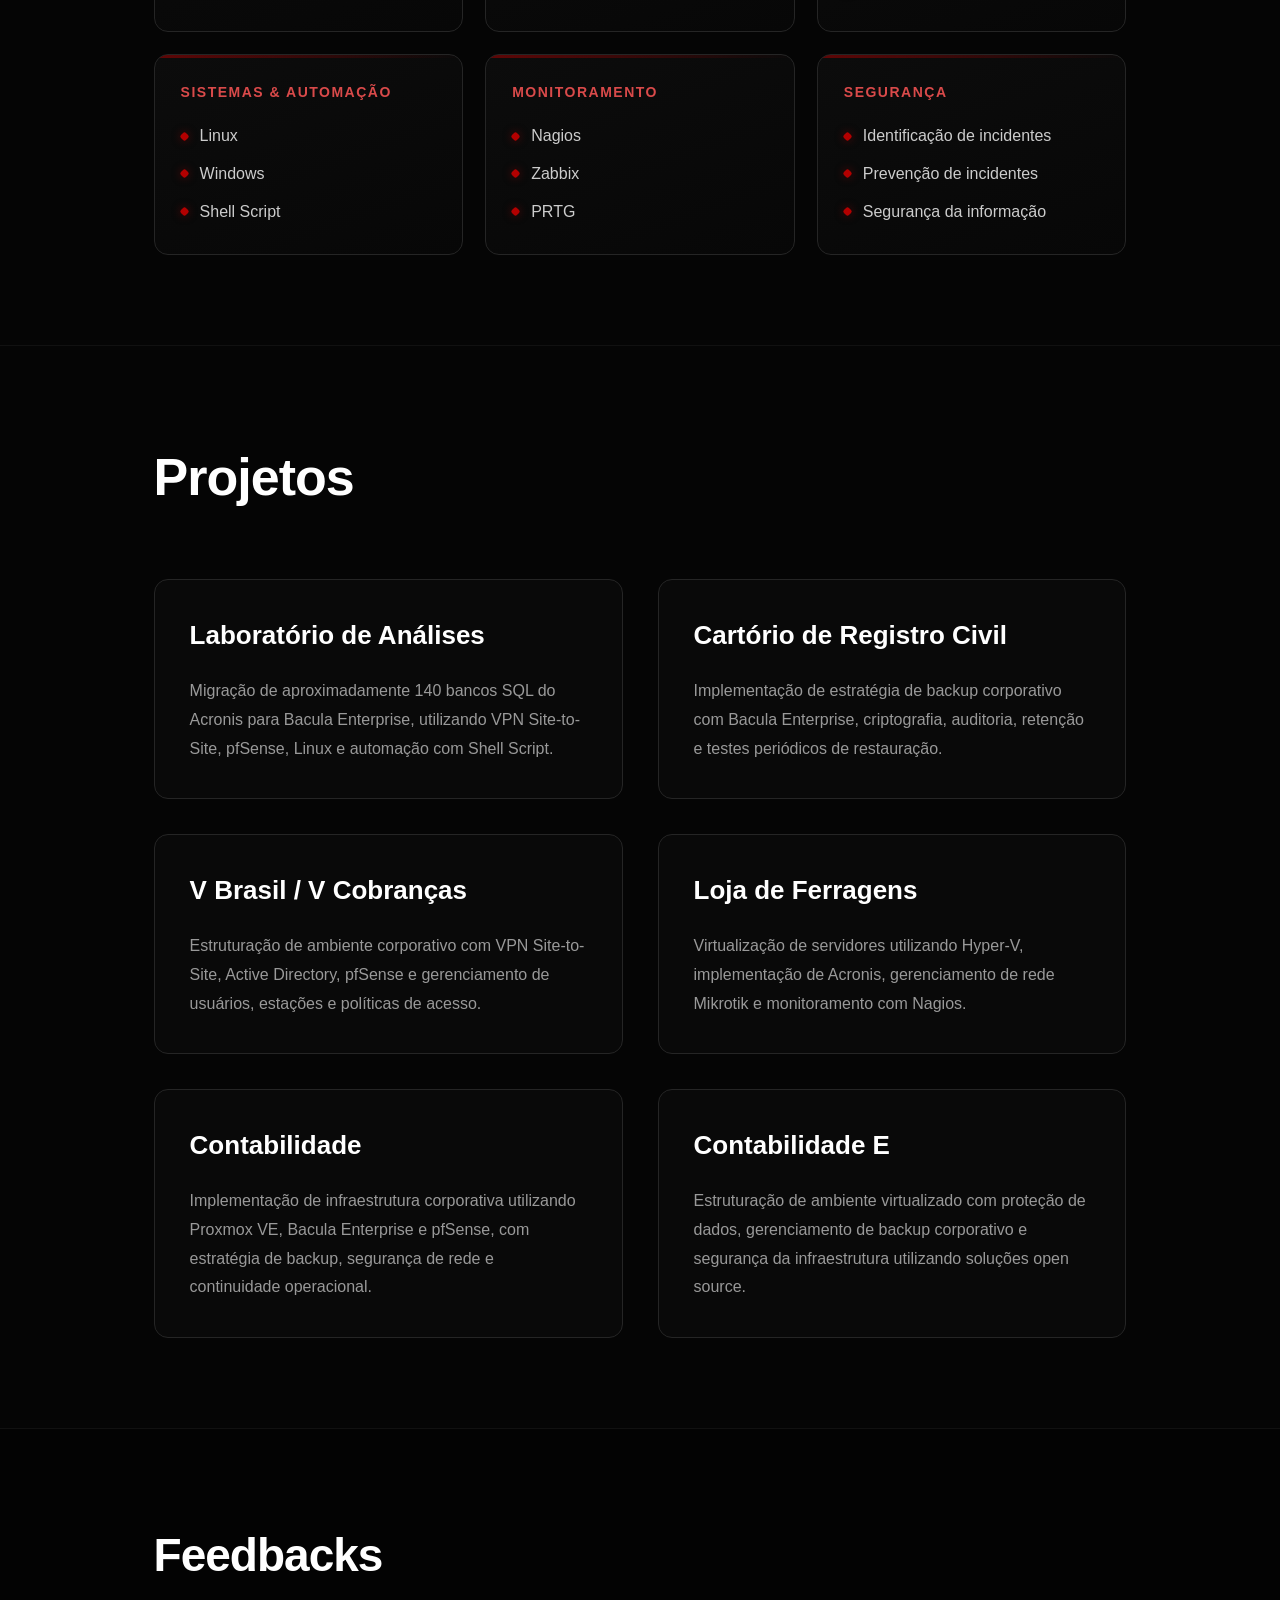
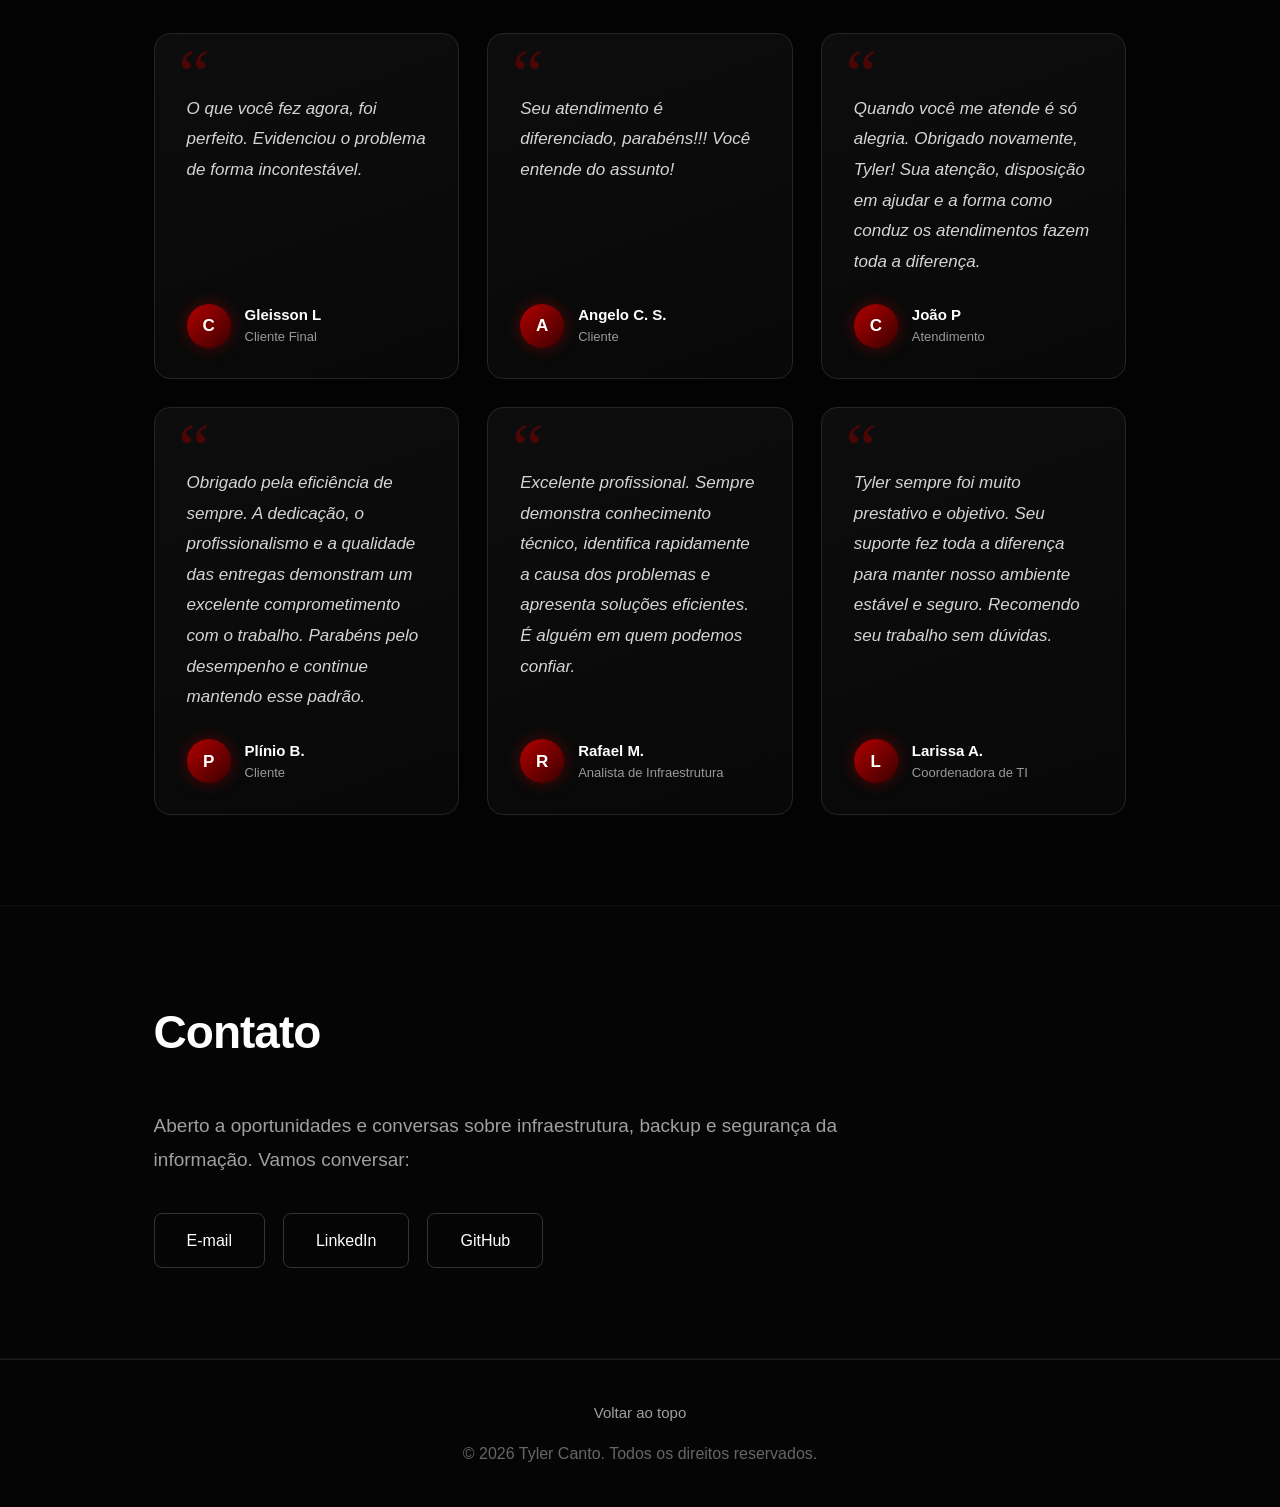
==== commit a9d2f147: "Enhance testimonials with additional comments Updated testimonials to include more detailed feedback" ====
--- a/index.html
+++ b/index.html
@@ -223,7 +223,7 @@
 
 
         <div class="depoimento">
-            <p>Quando você me atende é só alegria. Obrigado de novo, Tyler.</p>
+            <p>Quando você me atende é só alegria. Obrigado novamente, Tyler! Sua atenção, disposição em ajudar e a forma como conduz os atendimentos fazem toda a diferença.</p>
             <div class="autor">
                 <div class="avatar">C</div>
                 <div>
@@ -235,7 +235,7 @@
 
 
         <div class="depoimento">
-            <p>Obrigado pela eficiência de sempre.</p>
+            <p>Obrigado pela eficiência de sempre. A dedicação, o profissionalismo e a qualidade das entregas demonstram um excelente comprometimento com o trabalho. Parabéns pelo desempenho e continue mantendo esse padrão.</p>
             <div class="autor">
                 <div class="avatar">P</div>
                 <div>
